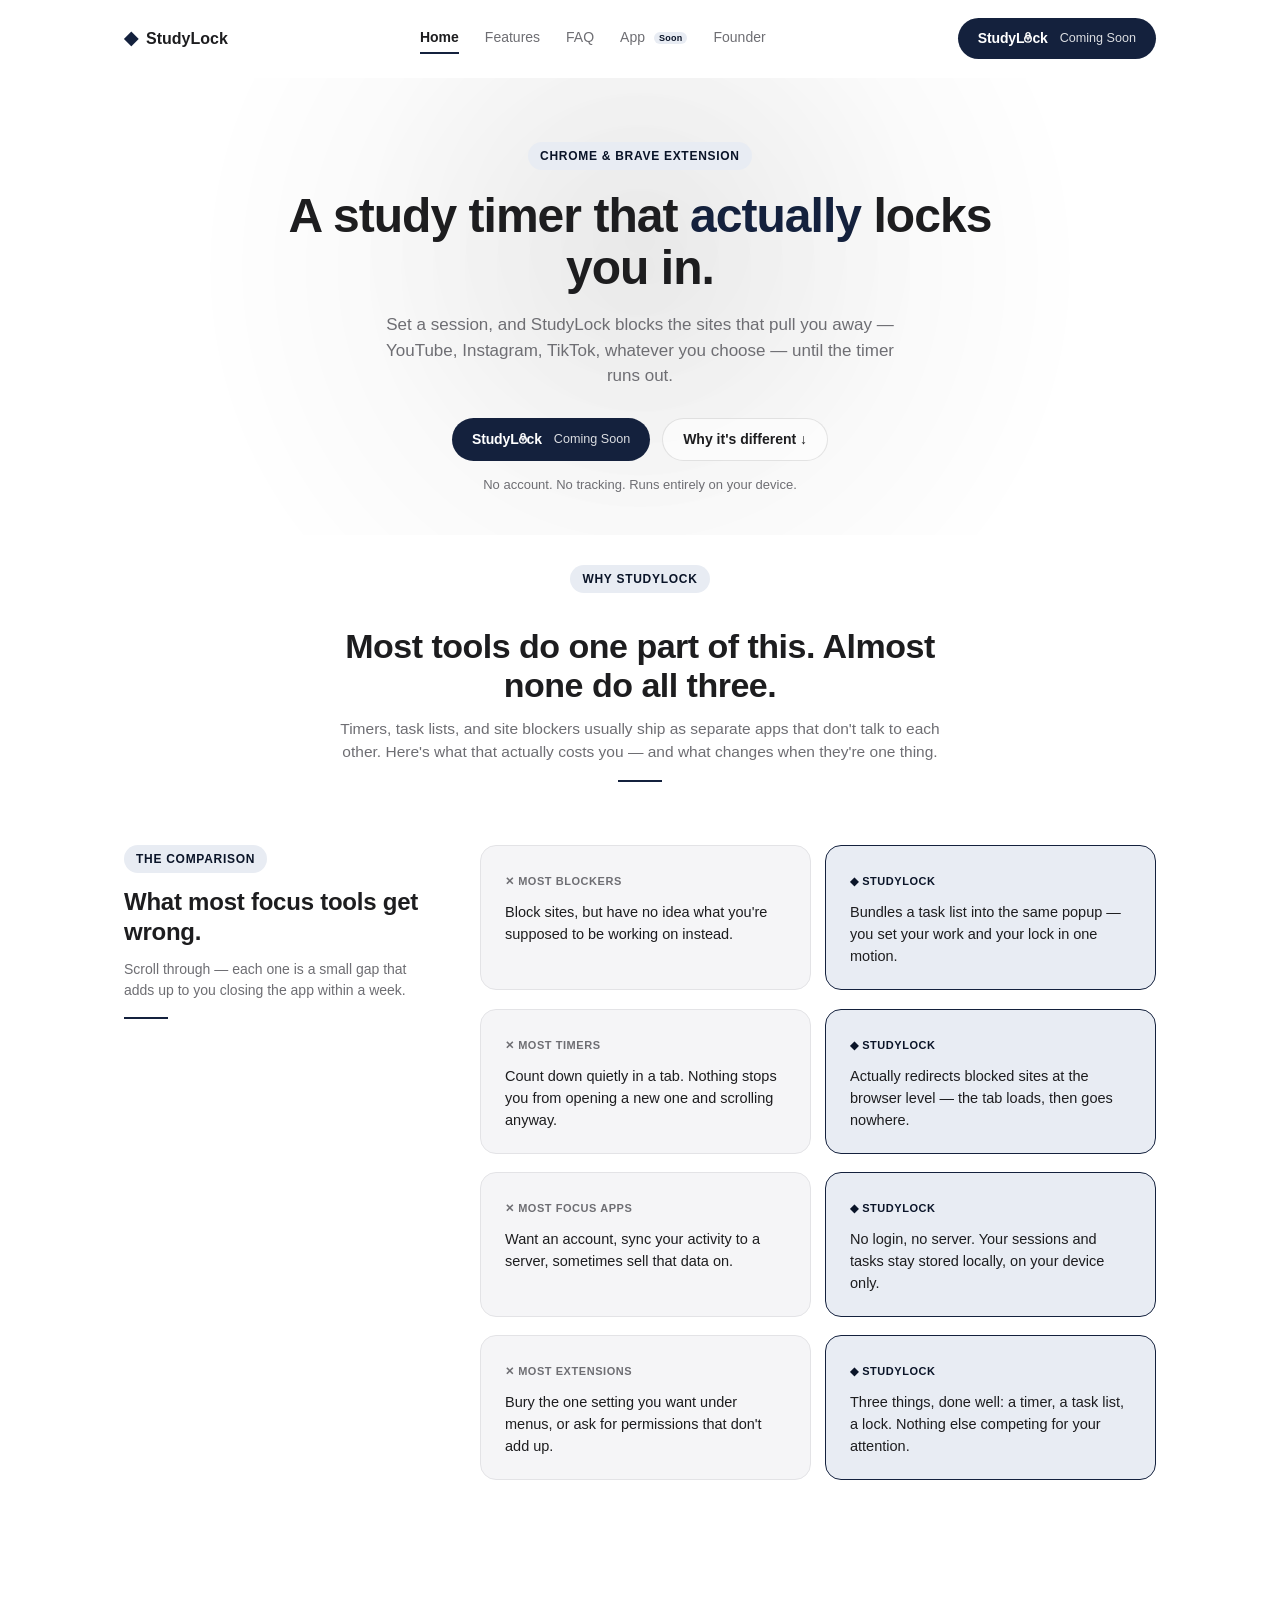
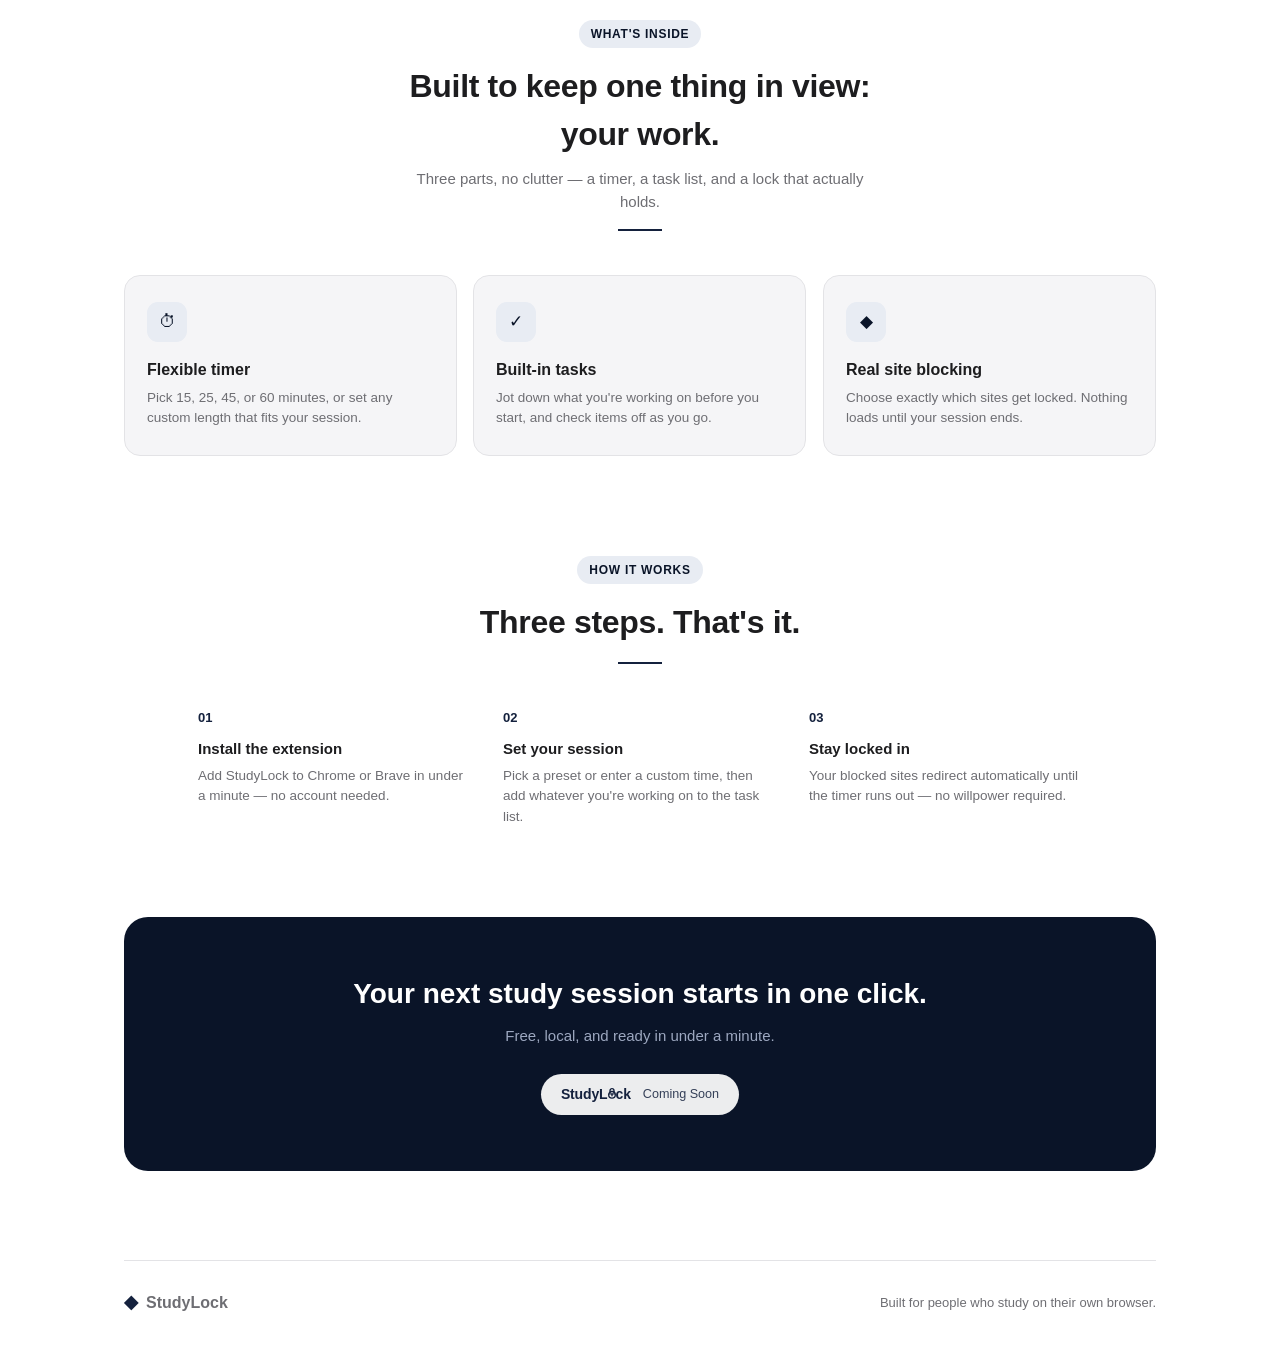
==== index.html @ 020c3c26 "Add files via upload" ====
<!DOCTYPE html>
<html lang="en">
<head>
<meta charset="UTF-8" />
<meta name="viewport" content="width=device-width, initial-scale=1" />
<title>StudyLock — a focus timer that actually locks you in</title>
<link rel="stylesheet" href="styles.css" />
</head>
<body>

<div class="site-header">
<div class="wrap">
  <nav>
    <a href="index.html" class="brand"><span class="mark">◆</span>StudyLock</a>
    <div class="nav-links" id="navLinks">
      <a href="index.html" class="active">Home</a>
      <a href="features.html">Features</a>
      <a href="faq.html">FAQ</a>
      <a href="app.html">App <span class="soon-tag">Soon</span></a>
      <a href="founder.html">Founder</a>
    </div>
    <button id="navToggle" class="nav-toggle" aria-label="Menu" aria-expanded="false">&#9776;</button>
    <a href="app.html" class="btn btn-primary"><span class="wordmark">StudyL<span class="lock-o"></span>ck</span><span class="suffix">Coming Soon</span></a>
  </nav>
</div>
</div>
<script>
  const navToggle = document.getElementById('navToggle');
  const navLinks = document.getElementById('navLinks');
  navToggle.addEventListener('click', () => {
    const isOpen = navLinks.classList.toggle('open');
    navToggle.innerHTML = isOpen ? '&#10005;' : '&#9776;';
    navToggle.setAttribute('aria-expanded', isOpen ? 'true' : 'false');
  });
  navLinks.querySelectorAll('a').forEach((link) => {
    link.addEventListener('click', () => {
      navLinks.classList.remove('open');
      navToggle.innerHTML = '&#9776;';
      navToggle.setAttribute('aria-expanded', 'false');
    });
  });
</script>
<script src="studylock-ui.js"></script>

<header class="hero" id="demo">
  <div class="ambient-glow"></div>
  <div class="ambient-glow-2"></div>
  <div class="wrap">
    <span class="eyebrow reveal" style="transition-delay:0ms">Chrome &amp; Brave extension</span>
    <h1 class="reveal" style="transition-delay:100ms">A study timer that <em>actually</em> locks you in.</h1>
    <p class="subhead reveal" style="transition-delay:200ms">Set a session, and StudyLock blocks the sites that pull you away — YouTube, Instagram, TikTok, whatever you choose — until the timer runs out.</p>
    <div class="hero-ctas reveal" style="transition-delay:300ms">
      <a href="app.html" class="btn btn-primary"><span class="wordmark">StudyL<span class="lock-o"></span>ck</span><span class="suffix">Coming Soon</span></a>
      <a href="#why" class="btn btn-ghost">Why it's different ↓</a>
    </div>
    <p class="hero-note reveal" style="transition-delay:400ms">No account. No tracking. Runs entirely on your device.</p>
  </div>
</header>

<section class="compare-section" id="why">
  <div class="wrap">
    <div class="compare-intro reveal">
      <span class="eyebrow">Why StudyLock</span>
      <h2>Most tools do one part of this. Almost none do all three.</h2>
      <p>Timers, task lists, and site blockers usually ship as separate apps that don't talk to each other. Here's what that actually costs you — and what changes when they're one thing.</p>
      <span class="divider-line"></span>
    </div>

    <div class="compare-grid">
      <div class="compare-sticky reveal">
        <span class="eyebrow">The comparison</span>
        <h3>What most focus tools get wrong.</h3>
        <p>Scroll through — each one is a small gap that adds up to you closing the app within a week.</p>
        <span class="divider-line"></span>
      </div>

      <div class="compare-rows">
        <div class="compare-row reveal">
          <div class="compare-col others spotlight">
            <span class="tag">✕ Most blockers</span>
            <p>Block sites, but have no idea what you're supposed to be working on instead.</p>
          </div>
          <div class="compare-col ours spotlight">
            <span class="tag">◆ StudyLock</span>
            <p>Bundles a task list into the same popup — you set your work and your lock in one motion.</p>
          </div>
        </div>

        <div class="compare-row reveal">
          <div class="compare-col others spotlight">
            <span class="tag">✕ Most timers</span>
            <p>Count down quietly in a tab. Nothing stops you from opening a new one and scrolling anyway.</p>
          </div>
          <div class="compare-col ours spotlight">
            <span class="tag">◆ StudyLock</span>
            <p>Actually redirects blocked sites at the browser level — the tab loads, then goes nowhere.</p>
          </div>
        </div>

        <div class="compare-row reveal">
          <div class="compare-col others spotlight">
            <span class="tag">✕ Most focus apps</span>
            <p>Want an account, sync your activity to a server, sometimes sell that data on.</p>
          </div>
          <div class="compare-col ours spotlight">
            <span class="tag">◆ StudyLock</span>
            <p>No login, no server. Your sessions and tasks stay stored locally, on your device only.</p>
          </div>
        </div>

        <div class="compare-row reveal">
          <div class="compare-col others spotlight">
            <span class="tag">✕ Most extensions</span>
            <p>Bury the one setting you want under menus, or ask for permissions that don't add up.</p>
          </div>
          <div class="compare-col ours spotlight">
            <span class="tag">◆ StudyLock</span>
            <p>Three things, done well: a timer, a task list, a lock. Nothing else competing for your attention.</p>
          </div>
        </div>
      </div>
    </div>
  </div>
</section>

<section class="features" id="features">
  <div class="wrap">
    <div class="section-head reveal">
      <span class="eyebrow">What's inside</span>
      <h2>Built to keep one thing in view: your work.</h2>
      <p>Three parts, no clutter — a timer, a task list, and a lock that actually holds.</p>
      <span class="divider-line"></span>
    </div>
    <div class="feature-grid">
      <a href="features.html" class="feature-card link-card reveal spotlight">
        <div class="ficon">⏱</div>
        <h3>Flexible timer</h3>
        <p>Pick 15, 25, 45, or 60 minutes, or set any custom length that fits your session.</p>
      </a>
      <a href="features.html" class="feature-card link-card reveal spotlight">
        <div class="ficon">✓</div>
        <h3>Built-in tasks</h3>
        <p>Jot down what you're working on before you start, and check items off as you go.</p>
      </a>
      <a href="features.html" class="feature-card link-card reveal spotlight">
        <div class="ficon">◆</div>
        <h3>Real site blocking</h3>
        <p>Choose exactly which sites get locked. Nothing loads until your session ends.</p>
      </a>
    </div>
  </div>
</section>

<section class="steps" id="how">
  <div class="wrap">
    <div class="section-head reveal">
      <span class="eyebrow">How it works</span>
      <h2>Three steps. That's it.</h2>
      <span class="divider-line"></span>
    </div>
    <div class="step-row">
      <div class="step reveal">
        <div class="num">01</div>
        <h4>Install the extension</h4>
        <p>Add StudyLock to Chrome or Brave in under a minute — no account needed.</p>
      </div>
      <div class="step reveal">
        <div class="num">02</div>
        <h4>Set your session</h4>
        <p>Pick a preset or enter a custom time, then add whatever you're working on to the task list.</p>
      </div>
      <div class="step reveal">
        <div class="num">03</div>
        <h4>Stay locked in</h4>
        <p>Your blocked sites redirect automatically until the timer runs out — no willpower required.</p>
      </div>
    </div>
  </div>
</section>

<div class="wrap">
  <div class="cta-band reveal">
    <h2>Your next study session starts in one click.</h2>
    <p>Free, local, and ready in under a minute.</p>
    <a href="app.html" class="btn btn-primary"><span class="wordmark">StudyL<span class="lock-o"></span>ck</span><span class="suffix">Coming Soon</span></a>
  </div>
</div>

<div class="wrap">
  <footer>
    <div class="brand"><span class="mark">◆</span>StudyLock</div>
    <span>Built for people who study on their own browser.</span>
  </footer>
</div>

</body>
</html>
---- styles.css ----
:root {
  /* Black/white base + a dark navy accent — names kept from the old warm
     theme so every var() reference below repaints automatically. */
  --cream: #FFFFFF;
  --card: #F5F5F7;
  --ink: #1D1D1F;
  --ink-soft: #6E6E73;
  --line: #E3E3E6;
  --terracotta: #14213D;        /* was the orange accent — now dark navy */
  --terracotta-dark: #0A1428;   /* deeper navy, for hover states + the CTA band */
  --terracotta-tint: #E8ECF3;   /* light navy-tinted gray, replaces the peach tint */
  --ease-premium: cubic-bezier(0.16, 1, 0.3, 1);

  /* Liquid-glass surfaces */
  --glass-bg: rgba(255, 255, 255, 0.55);
  --glass-bg-strong: rgba(255, 255, 255, 0.78);
  --glass-border: rgba(255, 255, 255, 0.6);
  --glass-blur: 20px;
}

* { box-sizing: border-box; margin: 0; padding: 0; }

html { scroll-behavior: smooth; }

body {
  font-family: -apple-system, "Segoe UI", "Helvetica Neue", Arial, sans-serif;
  background: var(--cream);
  color: var(--ink);
  line-height: 1.5;
}

a { color: inherit; }

.wrap {
  max-width: 1080px;
  margin: 0 auto;
  padding: 0 24px;
}

/* NAV — sticky liquid-glass bar */
.site-header {
  position: sticky;
  top: 0;
  z-index: 200;
  background: rgba(255, 255, 255, 0.45);
  backdrop-filter: blur(var(--glass-blur)) saturate(180%);
  -webkit-backdrop-filter: blur(var(--glass-blur)) saturate(180%);
  border-bottom: 1px solid rgba(0, 0, 0, 0);
  transition: background 0.45s ease, border-color 0.45s ease, box-shadow 0.45s ease;
}

.site-header.scrolled {
  background: rgba(255, 255, 255, 0.75);
  border-bottom-color: rgba(0, 0, 0, 0.07);
  box-shadow: 0 1px 0 rgba(0, 0, 0, 0.03), 0 16px 32px -24px rgba(0, 0, 0, 0.25);
}

nav {
  display: flex;
  align-items: center;
  justify-content: space-between;
  padding: 18px 0;
  position: relative;
}

.nav-toggle {
  display: none;
  background: none;
  border: none;
  font-size: 20px;
  line-height: 1;
  color: var(--ink);
  cursor: pointer;
  padding: 6px;
}

.brand {
  display: flex;
  align-items: center;
  gap: 8px;
  font-weight: 600;
  font-size: 16px;
  text-decoration: none;
}

.brand .mark {
  color: var(--terracotta);
  font-size: 18px;
}

.nav-links {
  display: flex;
  align-items: center;
  gap: 26px;
  font-size: 14px;
  font-weight: 500;
  color: var(--ink-soft);
}

.nav-links a { text-decoration: none; padding: 4px 0; border-bottom: 2px solid transparent; transition: color 0.25s ease, border-color 0.25s ease; }
.nav-links a:hover { color: var(--ink); }
.nav-links a.active { color: var(--ink); border-bottom-color: var(--terracotta); font-weight: 600; }
.nav-links .soon-tag {
  font-size: 9px;
  font-weight: 700;
  letter-spacing: 0.03em;
  color: var(--terracotta-dark);
  background: var(--terracotta-tint);
  padding: 1px 5px;
  border-radius: 999px;
  margin-left: 5px;
  vertical-align: middle;
}

.btn {
  position: relative;
  display: inline-flex;
  align-items: center;
  gap: 6px;
  border: none;
  border-radius: 980px;
  padding: 10px 20px;
  font-size: 14px;
  font-weight: 600;
  cursor: pointer;
  text-decoration: none;
  font-family: inherit;
  overflow: hidden;
  isolation: isolate;
  transition: background 0.35s ease, transform 0.35s var(--ease-premium), box-shadow 0.35s ease, border-color 0.35s ease;
}

.btn:hover { transform: translateY(-1px); }
.btn:active { transform: translateY(0) scale(0.98); }

/* liquid-glass sheen — a soft light sweep on hover */
.btn::before {
  content: '';
  position: absolute;
  inset: 0;
  left: -75%;
  width: 40%;
  background: linear-gradient(115deg, transparent, rgba(255, 255, 255, 0.55), transparent);
  transform: skewX(-18deg);
  transition: left 0.85s var(--ease-premium);
  pointer-events: none;
  z-index: 1;
}
.btn:hover::before { left: 130%; }

.btn-primary {
  background: var(--terracotta);
  color: #fff;
}
.btn-primary:hover { background: var(--terracotta-dark); box-shadow: 0 10px 24px -10px rgba(0, 0, 0, 0.5); }

.btn-ghost {
  background: var(--glass-bg);
  backdrop-filter: blur(var(--glass-blur)) saturate(160%);
  -webkit-backdrop-filter: blur(var(--glass-blur)) saturate(160%);
  border: 1px solid rgba(0, 0, 0, 0.1);
  color: var(--ink);
}
.btn-ghost:hover { background: var(--glass-bg-strong); border-color: rgba(20, 33, 61, 0.3); }

/* NAV CTA — "StudyL[lock]ck — Coming Soon" wordmark button */
.wordmark { position: relative; z-index: 2; display: inline-flex; align-items: baseline; font-weight: 700; letter-spacing: -0.01em; }
.lock-o { display: inline-block; position: relative; line-height: 0; }
.lock-o svg { position: absolute; left: 0; bottom: 0; display: block; overflow: visible; }
.btn .suffix { position: relative; z-index: 2; font-weight: 500; opacity: 0.85; margin-left: 6px; font-size: 0.9em; }

/* PAGE HEADER (non-hero pages) */
.page-header {
  padding: 56px 0 8px;
  text-align: center;
}

.page-header .eyebrow { margin-bottom: 16px; }
.page-header h1 { font-size: 38px; font-weight: 650; letter-spacing: -0.02em; margin-bottom: 12px; }
.page-header p { color: var(--ink-soft); font-size: 15.5px; max-width: 520px; margin: 0 auto; }

/* HERO (home only) */
header.hero {
  padding: 64px 0 40px;
  text-align: center;
}

.eyebrow {
  display: inline-block;
  font-size: 12px;
  font-weight: 700;
  letter-spacing: 0.06em;
  text-transform: uppercase;
  color: var(--terracotta-dark);
  background: var(--terracotta-tint);
  padding: 5px 12px;
  border-radius: 999px;
  margin-bottom: 20px;
}

h1 {
  font-size: 48px;
  font-weight: 650;
  letter-spacing: -0.02em;
  line-height: 1.08;
  max-width: 720px;
  margin: 0 auto 18px;
}

h1 em {
  font-style: normal;
  color: var(--terracotta);
}

.subhead {
  font-size: 17px;
  color: var(--ink-soft);
  max-width: 520px;
  margin: 0 auto 30px;
}

.hero-ctas {
  display: flex;
  justify-content: center;
  gap: 12px;
  margin-bottom: 8px;
}

.hero-note {
  font-size: 13px;
  color: var(--ink-soft);
  margin-top: 14px;
}

/* BROWSER MOCK (shared by home demo + feature demos) */
.demo-section { padding: 40px 0 80px; }

.browser-mock {
  max-width: 720px;
  margin: 0 auto;
  border-radius: 16px;
  overflow: hidden;
  border: 1px solid var(--line);
  background: var(--card);
  box-shadow: 0 20px 50px -20px rgba(0, 0, 0, 0.25);
}

.browser-chrome {
  display: flex;
  align-items: center;
  gap: 10px;
  padding: 12px 16px;
  background: #F0F0F2;
  border-bottom: 1px solid var(--line);
}

.dots { display: flex; gap: 6px; }
.dots span {
  width: 10px; height: 10px; border-radius: 50%;
  background: #D6D6DA;
}

.tab-bar {
  flex: 1;
  display: flex;
  gap: 8px;
  margin-left: 8px;
}

.tab {
  font-size: 12px;
  padding: 6px 12px;
  border-radius: 8px 8px 0 0;
  background: var(--cream);
  color: var(--ink-soft);
  border: 1px solid var(--line);
  border-bottom: none;
}

.tab.active { background: var(--card); color: var(--ink); font-weight: 600; }

.browser-body {
  position: relative;
  min-height: 320px;
  background: #fff;
}

.site-content {
  padding: 28px;
  transition: filter 0.4s ease, opacity 0.4s ease;
}

.site-content h3 {
  font-size: 20px;
  margin-bottom: 10px;
}

.site-content p {
  color: #8a8a8a;
  font-size: 14px;
  margin-bottom: 16px;
}

.thumb-grid {
  display: grid;
  grid-template-columns: repeat(3, 1fr);
  gap: 10px;
}

.thumb {
  background: #F1F1F1;
  border-radius: 8px;
  aspect-ratio: 16/10;
}

.locked .site-content {
  filter: blur(6px);
  opacity: 0.4;
  pointer-events: none;
}

.lock-overlay {
  position: absolute;
  inset: 0;
  display: none;
  align-items: center;
  justify-content: center;
  flex-direction: column;
  text-align: center;
  background: var(--glass-bg-strong);
  backdrop-filter: blur(var(--glass-blur)) saturate(160%);
  -webkit-backdrop-filter: blur(var(--glass-blur)) saturate(160%);
}

.locked .lock-overlay { display: flex; }

.lock-icon {
  width: 52px; height: 52px;
  border-radius: 14px;
  background: var(--card);
  border: 1px solid var(--line);
  display: flex; align-items: center; justify-content: center;
  color: var(--terracotta);
  font-size: 22px;
  margin-bottom: 14px;
}

.lock-overlay h4 { font-size: 17px; margin-bottom: 4px; font-weight: 650; }
.lock-overlay p { font-size: 13px; color: var(--ink-soft); }

.demo-controls {
  display: flex;
  align-items: center;
  justify-content: space-between;
  padding: 16px 20px;
  border-top: 1px solid var(--line);
  background: var(--card);
}

.demo-timer {
  font-size: 15px;
  font-weight: 600;
  font-variant-numeric: tabular-nums;
}

.demo-timer.hidden { visibility: hidden; }

/* SCROLL REVEAL */
.reveal {
  opacity: 0;
  transform: translateY(36px) scale(0.975);
  filter: blur(7px);
  transition: opacity 1s var(--ease-premium), transform 1s var(--ease-premium), filter 1s var(--ease-premium);
  will-change: opacity, transform, filter;
}

.reveal.in-view {
  opacity: 1;
  transform: translateY(0) scale(1);
  filter: blur(0);
}

/* small animated accent line under section headers, draws in on reveal */
.divider-line {
  display: block;
  width: 0;
  height: 2px;
  background: var(--terracotta);
  margin: 16px auto 0;
  transition: width 0.9s var(--ease-premium) 0.15s;
}

.reveal.in-view .divider-line { width: 44px; }

.compare-sticky .divider-line,
.feedback-card .divider-line { margin-left: 0; margin-right: auto; }

/* ambient drifting glow behind the hero — monochrome liquid-glass blobs,
   gently reactive to the cursor via --mx/--my (set in index.html's script) */
.ambient-glow {
  position: absolute;
  top: -260px;
  left: 50%;
  width: 900px;
  height: 900px;
  transform: translateX(-50%);
  background: radial-gradient(circle, rgba(0, 0, 0, 0.055), transparent 70%);
  filter: blur(10px);
  pointer-events: none;
  z-index: 0;
  animation: driftGlow 18s ease-in-out infinite alternate;
}

.ambient-glow-2 {
  position: absolute;
  top: -120px;
  left: calc(50% + var(--mx, 0px));
  width: 560px;
  height: 560px;
  transform: translateX(-50%);
  background: radial-gradient(circle, rgba(0, 0, 0, 0.035), transparent 72%);
  filter: blur(6px);
  pointer-events: none;
  z-index: 0;
  transition: left 1.4s var(--ease-premium);
  animation: driftGlow 12s ease-in-out infinite alternate-reverse;
}

@keyframes driftGlow {
  from { transform: translate(-52%, 0) scale(1); }
  to { transform: translate(-48%, 24px) scale(1.06); }
}

header.hero { position: relative; overflow: hidden; }
header.hero .wrap { position: relative; z-index: 1; }

/* COMPARISON (home) */
.compare-section { padding: 30px 0 100px; }

.compare-intro {
  text-align: center;
  max-width: 620px;
  margin: 0 auto 64px;
}

.compare-intro h2 {
  font-size: 34px;
  font-weight: 650;
  letter-spacing: -0.015em;
  line-height: 1.15;
  margin: 14px 0 12px;
}

.compare-intro p { color: var(--ink-soft); font-size: 15.5px; }

.compare-grid {
  display: grid;
  grid-template-columns: 300px 1fr;
  gap: 56px;
  align-items: start;
}

.compare-sticky {
  position: sticky;
  top: 120px;
}

.compare-sticky .eyebrow { margin-bottom: 14px; }
.compare-sticky h3 { font-size: 24px; font-weight: 650; letter-spacing: -0.01em; margin-bottom: 12px; line-height: 1.25; }
.compare-sticky p { color: var(--ink-soft); font-size: 14px; }

.compare-rows {
  display: flex;
  flex-direction: column;
  gap: 18px;
  padding-bottom: 20px;
}

.compare-row {
  display: grid;
  grid-template-columns: 1fr 1fr;
  gap: 14px;
}

.compare-row.reveal:nth-child(1) { transition-delay: 0ms; }
.compare-row.reveal:nth-child(2) { transition-delay: 90ms; }
.compare-row.reveal:nth-child(3) { transition-delay: 180ms; }
.compare-row.reveal:nth-child(4) { transition-delay: 270ms; }

/* cursor-follow highlight — used on .feature-card and .compare-col */
.spotlight { position: relative; overflow: hidden; }
.spotlight::after {
  content: '';
  position: absolute;
  inset: 0;
  background: radial-gradient(260px circle at var(--mx, 50%) var(--my, 50%), rgba(0, 0, 0, 0.06), transparent 70%);
  opacity: 0;
  transition: opacity 0.35s ease;
  pointer-events: none;
}
.spotlight:hover::after { opacity: 1; }

.compare-col {
  border-radius: 16px;
  padding: 22px 24px;
  border: 1px solid var(--line);
  transition: transform 0.35s var(--ease-premium), box-shadow 0.35s ease;
}

.compare-col:hover {
  transform: translateY(-3px);
  box-shadow: 0 16px 32px -20px rgba(0, 0, 0, 0.25);
}

.compare-col.others { background: var(--card); }

.compare-col.ours {
  background: var(--terracotta-tint);
  border-color: var(--terracotta);
}

.compare-col .tag {
  display: inline-flex;
  align-items: center;
  gap: 6px;
  font-size: 11px;
  font-weight: 700;
  text-transform: uppercase;
  letter-spacing: 0.05em;
  color: var(--ink-soft);
}

.compare-col.ours .tag { color: var(--terracotta-dark); }

.compare-col p {
  font-size: 14.5px;
  margin-top: 10px;
  color: var(--ink);
}

@media (max-width: 780px) {
  .compare-grid { grid-template-columns: 1fr; }
  .compare-sticky { position: static; margin-bottom: 8px; }
  .compare-row { grid-template-columns: 1fr; }
}

/* FEATURES (teaser on home) */
.features { padding: 20px 0 80px; }

.section-head {
  text-align: center;
  max-width: 480px;
  margin: 0 auto 44px;
}

.section-head .eyebrow { margin-bottom: 14px; }
.section-head h2 { font-size: 32px; font-weight: 650; letter-spacing: -0.01em; margin-bottom: 10px; }
.section-head p { color: var(--ink-soft); font-size: 15px; }

.feature-grid {
  display: grid;
  grid-template-columns: repeat(3, 1fr);
  gap: 16px;
}

.feature-card {
  background: var(--card);
  border: 1px solid var(--line);
  border-radius: 16px;
  padding: 26px 22px;
}

.feature-card .ficon {
  width: 40px; height: 40px;
  border-radius: 11px;
  background: var(--terracotta-tint);
  color: var(--terracotta-dark);
  display: flex; align-items: center; justify-content: center;
  font-size: 17px;
  margin-bottom: 16px;
}

.feature-card h3 { font-size: 16px; margin-bottom: 6px; font-weight: 650; }
.feature-card p { font-size: 13.5px; color: var(--ink-soft); }

.feature-card.link-card { text-decoration: none; display: block; transition: border-color .3s ease, transform .35s var(--ease-premium), box-shadow .35s ease; }
.feature-card.link-card:hover { border-color: var(--terracotta); transform: translateY(-3px); box-shadow: 0 16px 32px -20px rgba(0, 0, 0, 0.22); }

.feature-grid .reveal:nth-child(1) { transition-delay: 0ms; }
.feature-grid .reveal:nth-child(2) { transition-delay: 90ms; }
.feature-grid .reveal:nth-child(3) { transition-delay: 180ms; }

/* STEPS */
.steps { padding: 20px 0 90px; }

.step-row {
  display: grid;
  grid-template-columns: repeat(3, 1fr);
  gap: 16px;
  max-width: 900px;
  margin: 0 auto;
}

.step-row .reveal:nth-child(1) { transition-delay: 0ms; }
.step-row .reveal:nth-child(2) { transition-delay: 90ms; }
.step-row .reveal:nth-child(3) { transition-delay: 180ms; }

.step {
  text-align: left;
  padding: 0 8px;
}

.step .num {
  font-size: 13px;
  font-weight: 700;
  color: var(--terracotta);
  margin-bottom: 10px;
}

.step h4 { font-size: 15px; margin-bottom: 6px; font-weight: 650; }
.step p { font-size: 13.5px; color: var(--ink-soft); }

/* CTA BAND */
.cta-band {
  background: var(--terracotta-dark);
  color: var(--cream);
  border-radius: 24px;
  max-width: 1032px;
  margin: 0 auto 90px;
  padding: 56px 40px;
  text-align: center;
}

.cta-band h2 { font-size: 28px; font-weight: 650; margin-bottom: 10px; }
.cta-band p { color: #9DA8C0; font-size: 15px; margin-bottom: 26px; }

/* on the dark band, invert to a light glass pill so it still reads as "primary" */
.cta-band .btn-primary {
  background: rgba(255, 255, 255, 0.92);
  color: var(--terracotta);
}
.cta-band .btn-primary:hover { background: #fff; box-shadow: 0 10px 24px -10px rgba(0, 0, 0, 0.55); }

/* FOOTER */
footer {
  border-top: 1px solid var(--line);
  padding: 28px 0 40px;
  display: flex;
  align-items: center;
  justify-content: space-between;
  font-size: 13px;
  color: var(--ink-soft);
}

/* FEATURE DEMO PAGE */
.demo-block { padding: 20px 0 70px; }

.demo-block-head {
  max-width: 640px;
  margin: 0 auto 20px;
}

.demo-block-head h3 { font-size: 20px; font-weight: 650; margin-bottom: 6px; }
.demo-block-head p { color: var(--ink-soft); font-size: 14px; }

.device-frame {
  max-width: 640px;
  margin: 0 auto;
  border-radius: 16px;
  overflow: hidden;
  border: 1px solid var(--line);
  background: var(--card);
  box-shadow: 0 20px 50px -20px rgba(0, 0, 0, 0.2);
}

.device-topbar {
  display: flex;
  align-items: center;
  gap: 8px;
  padding: 10px 14px;
  background: #F0F0F2;
  border-bottom: 1px solid var(--line);
  font-size: 11px;
  color: var(--ink-soft);
  font-weight: 600;
}

.device-stage {
  position: relative;
  min-height: 300px;
  padding: 22px;
  overflow: hidden;
}

/* fake cursor used across demo animations */
.fake-cursor {
  position: absolute;
  width: 16px;
  height: 16px;
  z-index: 50;
  pointer-events: none;
  transition: left 0.6s cubic-bezier(.4,0,.2,1), top 0.6s cubic-bezier(.4,0,.2,1), opacity 0.2s ease;
}

.fake-cursor svg { width: 100%; height: 100%; filter: drop-shadow(0 2px 3px rgba(0,0,0,0.25)); }

.click-ring {
  position: absolute;
  width: 26px;
  height: 26px;
  border-radius: 50%;
  border: 2px solid var(--terracotta);
  opacity: 0;
  pointer-events: none;
  transform: translate(-50%, -50%) scale(0.4);
  z-index: 49;
}

.click-ring.pulse {
  animation: clickPulse 0.5s ease-out;
}

@keyframes clickPulse {
  0% { opacity: 0.9; transform: translate(-50%, -50%) scale(0.4); }
  100% { opacity: 0; transform: translate(-50%, -50%) scale(1.6); }
}

.btn-pressed { transform: scale(0.94); background: var(--terracotta-dark) !important; }

/* mini timer demo elements */
.mini-timer-display {
  text-align: center;
  font-size: 34px;
  font-weight: 650;
  font-variant-numeric: tabular-nums;
  margin-bottom: 16px;
}

.mini-preset-row { display: flex; gap: 8px; justify-content: center; margin-bottom: 8px; }

.mini-preset-btn {
  padding: 7px 14px;
  font-size: 12px;
  font-weight: 600;
  border-radius: 9px;
  border: 1px solid var(--line);
  background: var(--cream);
  color: var(--ink-soft);
  transition: background .15s ease, color .15s ease, transform .1s ease;
}

.mini-preset-btn.active { background: var(--terracotta); border-color: var(--terracotta); color: #fff; }

/* mini task demo elements */
.mini-task-input-row {
  display: flex;
  gap: 8px;
  margin-bottom: 12px;
}

.mini-task-input {
  flex: 1;
  padding: 9px 12px;
  border-radius: 9px;
  border: 1px solid var(--line);
  background: var(--cream);
  font-size: 13px;
  color: var(--ink);
}

.mini-task-input.typing { border-color: var(--terracotta); }

.mini-add-btn {
  width: 34px;
  border: none;
  border-radius: 9px;
  background: var(--terracotta);
  color: #fff;
  font-size: 16px;
  font-weight: 600;
}

.mini-task-list { list-style: none; }

.mini-task-list li {
  display: flex;
  align-items: center;
  gap: 10px;
  padding: 9px 4px;
  border-bottom: 1px solid var(--line);
  font-size: 13.5px;
  opacity: 0;
  transform: translateY(4px);
  transition: opacity .3s ease, transform .3s ease;
}

.mini-task-list li.shown { opacity: 1; transform: translateY(0); }

.mini-check {
  width: 16px; height: 16px;
  border-radius: 5px;
  border: 1.5px solid var(--line);
  flex-shrink: 0;
  transition: background .2s ease, border-color .2s ease;
}

.mini-check.checked { background: var(--terracotta); border-color: var(--terracotta); }

.mini-task-list li.done span { text-decoration: line-through; color: var(--ink-soft); }

/* FAQ ACCORDION */
.faq-list { max-width: 700px; margin: 0 auto; padding: 10px 0 90px; }

.faq-item {
  border-bottom: 1px solid var(--line);
}

.faq-q {
  width: 100%;
  text-align: left;
  background: none;
  border: none;
  padding: 20px 4px;
  font-size: 15.5px;
  font-weight: 600;
  color: var(--ink);
  display: flex;
  justify-content: space-between;
  align-items: center;
  cursor: pointer;
  font-family: inherit;
}

.faq-q .chevron { color: var(--terracotta); font-size: 14px; transition: transform 0.2s ease; }

.faq-item.open .chevron { transform: rotate(45deg); }

.faq-a {
  display: grid;
  grid-template-rows: 0fr;
  transition: grid-template-rows 0.35s ease;
  font-size: 14px;
  color: var(--ink-soft);
}

.faq-a > div {
  overflow: hidden;
  padding: 0 4px;
}

.faq-item.open .faq-a {
  grid-template-rows: 1fr;
}

.faq-item.open .faq-a > div {
  padding-bottom: 20px;
}

/* FOUNDER PAGE */
.founder-block { max-width: 640px; margin: 0 auto; padding: 10px 0 90px; }

.founder-card {
  background: var(--card);
  border: 1px solid var(--line);
  border-radius: 20px;
  padding: 40px;
  text-align: center;
}

.founder-avatar {
  width: 184px; height: 245px;
  border-radius: 18px;
  background: var(--terracotta-tint);
  color: var(--terracotta-dark);
  font-size: 28px;
  font-weight: 650;
  display: flex; align-items: center; justify-content: center;
  margin: 0 auto 20px;
  overflow: hidden;
  box-shadow: 0 16px 34px -18px rgba(0, 0, 0, 0.35);
}

.founder-avatar img {
  width: 100%;
  height: 100%;
  object-fit: cover;
  object-position: 50% 38%;
  border-radius: 18px;
}

.founder-card h2 { font-size: 22px; font-weight: 650; margin-bottom: 4px; }
.founder-role { color: var(--terracotta-dark); font-size: 13px; font-weight: 600; margin-bottom: 20px; }
.founder-card p.bio { font-size: 14.5px; color: var(--ink); text-align: left; margin-bottom: 16px; }
.founder-card p.bio:last-child { margin-bottom: 0; }
.founder-divider { height: 1px; background: var(--line); margin: 24px 0; }
.founder-why h4 { font-size: 13px; text-transform: uppercase; letter-spacing: 0.05em; color: var(--ink-soft); margin-bottom: 10px; text-align: left; }

/* AI GRADING DEMO (app page) */
@keyframes answerShake {
  0%, 100% { transform: translateX(0); }
  20% { transform: translateX(-6px); }
  40% { transform: translateX(6px); }
  60% { transform: translateX(-4px); }
  80% { transform: translateX(4px); }
}

.answer-input {
  flex: 1;
  padding: 11px 13px;
  border-radius: 10px;
  border: 1.5px solid var(--line);
  background: var(--cream);
  color: var(--ink);
  font-size: 14px;
  font-family: inherit;
  transition: border-color 0.2s ease;
}

.answer-input.shake { animation: answerShake 0.4s ease; }

.answer-submit {
  width: 38px;
  height: 38px;
  flex-shrink: 0;
  border-radius: 10px;
  background: var(--terracotta);
  display: flex;
  align-items: center;
  justify-content: center;
  color: #fff;
  font-size: 16px;
  font-weight: 600;
  transition: transform 0.15s ease;
}

.hint-wrap { position: relative; }

.hint-trigger {
  border: none;
  background: transparent;
  color: var(--terracotta-dark);
  font-size: 12.5px;
  font-weight: 600;
  display: flex;
  align-items: center;
  gap: 5px;
  cursor: default;
  padding: 0;
}

.hint-bubble {
  position: absolute;
  top: 22px;
  left: 0;
  background: var(--ink);
  color: var(--cream);
  font-size: 12px;
  padding: 8px 12px;
  border-radius: 9px;
  width: 220px;
  z-index: 5;
  opacity: 0;
  transform: translateY(4px);
  transition: opacity 0.3s ease, transform 0.3s ease;
}

.hint-bubble.show { opacity: 1; transform: translateY(0); }

.correct-panel {
  max-height: 0;
  overflow: hidden;
  transition: max-height 0.5s ease;
}

.correct-panel.show { max-height: 100px; }

.correct-panel-inner {
  margin-top: 14px;
  background: #EAF1E6;
  border: 1px solid #B9D4AE;
  border-radius: 12px;
  padding: 12px 14px;
  display: flex;
  gap: 10px;
  align-items: flex-start;
}

.correct-title { font-size: 13.5px; font-weight: 600; color: #2E5B39; }
.correct-sub { font-size: 12px; color: #4A6E52; margin-top: 2px; }

/* UPLOAD & GENERATE DEMO (app page) */
@keyframes uploadSpin { to { transform: rotate(360deg); } }

.upload-spinner {
  width: 26px;
  height: 26px;
  border-radius: 50%;
  border: 3px solid var(--line);
  border-top-color: var(--terracotta);
  animation: uploadSpin 0.9s linear infinite;
}

.dropzone {
  border: 1.5px dashed var(--line);
  border-radius: 14px;
  transition: border-color 0.3s ease, background 0.3s ease;
}

.dropzone.hover { border-color: var(--terracotta); background: var(--terracotta-tint); }

.upload-icon-circle {
  width: 36px;
  height: 36px;
  border-radius: 50%;
  background: var(--card);
  border: 1px solid var(--line);
  display: flex;
  align-items: center;
  justify-content: center;
  color: var(--terracotta);
  font-size: 15px;
}

.draggroup {
  position: absolute;
  left: 50%;
  transform: translateX(-50%);
  transition: top 0.7s var(--ease-premium), opacity 0.3s ease;
}

.filechip {
  position: absolute;
  top: 2px;
  left: 20px;
  display: flex;
  align-items: center;
  gap: 6px;
  background: var(--card);
  border: 1px solid var(--line);
  border-radius: 9px;
  padding: 7px 12px;
  font-size: 12.5px;
  font-weight: 600;
  white-space: nowrap;
  transition: transform 0.2s ease;
}

.upload-progress-track {
  width: 70%;
  height: 5px;
  background: var(--line);
  border-radius: 99px;
  overflow: hidden;
  margin-top: 2px;
}

.upload-progress-fill {
  height: 100%;
  width: 0%;
  background: var(--terracotta);
  border-radius: 99px;
}

.upload-fadeblock { opacity: 0; transition: opacity 0.3s ease; }
.upload-fadeblock.show { opacity: 1; }

.topic-chip {
  opacity: 0;
  transform: translateY(8px);
  transition: opacity 0.4s ease, transform 0.4s ease;
  background: var(--card);
  border: 1px solid var(--line);
  border-radius: 10px;
  padding: 10px 12px;
  font-size: 12.5px;
  font-weight: 600;
}

.topic-chip.show { opacity: 1; transform: translateY(0); }

/* FEEDBACK FORM (app page) */
.feedback-block { padding: 10px 0 100px; }

.feedback-card {
  max-width: 560px;
  margin: 0 auto;
  background: var(--card);
  border: 1px solid var(--line);
  border-radius: 20px;
  padding: 40px;
  text-align: center;
}

.feedback-card .eyebrow { margin-bottom: 14px; }
.feedback-card h3 { font-size: 21px; font-weight: 650; margin-bottom: 8px; }
.feedback-sub { color: var(--ink-soft); font-size: 14px; margin-bottom: 24px; }

.feedback-form { text-align: left; }

.feedback-row {
  display: flex;
  gap: 10px;
  margin-bottom: 10px;
}

.feedback-form input,
.feedback-form textarea {
  width: 100%;
  padding: 11px 13px;
  border-radius: 10px;
  border: 1px solid var(--line);
  background: var(--cream);
  color: var(--ink);
  font-size: 13.5px;
  font-family: inherit;
}

.feedback-form input:focus,
.feedback-form textarea:focus {
  outline: 1.5px solid var(--terracotta);
}

.feedback-form textarea {
  min-height: 110px;
  resize: vertical;
  margin-bottom: 14px;
}

.feedback-form button { width: 100%; }

.feedback-status {
  text-align: center;
  font-size: 13.5px;
  color: var(--terracotta-dark);
  font-weight: 600;
  margin-top: 14px;
}

@media (max-width: 560px) {
  .feedback-row { flex-direction: column; }
  .feedback-card { padding: 28px 22px; }
}

/* COMING SOON */
.soon-block {
  max-width: 560px;
  margin: 0 auto;
  padding: 30px 0 100px;
  text-align: center;
}

.soon-card {
  background: var(--card);
  border: 1px dashed var(--line);
  border-radius: 20px;
  padding: 50px 36px;
}

.soon-icon {
  width: 56px; height: 56px;
  border-radius: 16px;
  background: var(--terracotta-tint);
  color: var(--terracotta-dark);
  font-size: 24px;
  display: flex; align-items: center; justify-content: center;
  margin: 0 auto 20px;
}

.soon-card h2 { font-size: 22px; font-weight: 650; margin-bottom: 10px; }
.soon-card p { color: var(--ink-soft); font-size: 14.5px; margin-bottom: 6px; }

@media (max-width: 720px) {
  h1 { font-size: 32px; }

  .nav-toggle { display: block; }

  .nav-links {
    position: absolute;
    top: 100%;
    left: 0;
    right: 0;
    margin-top: 8px;
    flex-direction: column;
    align-items: flex-start;
    gap: 2px;
    background: var(--card);
    border: 1px solid var(--line);
    border-radius: 12px;
    padding: 8px;
    box-shadow: 0 16px 32px -16px rgba(0, 0, 0, 0.3);
    max-height: 0;
    opacity: 0;
    overflow: hidden;
    pointer-events: none;
    transition: max-height 0.3s ease, opacity 0.25s ease;
    z-index: 40;
  }

  .nav-links.open {
    max-height: 320px;
    opacity: 1;
    pointer-events: auto;
  }

  .nav-links a {
    width: 100%;
    padding: 10px 8px;
    border-bottom: none;
    border-radius: 8px;
  }

  .nav-links a.active { background: var(--terracotta-tint); }
  .nav-links a:hover { background: var(--cream); }

  header.hero { padding: 44px 0 32px; }
  .hero-ctas { flex-direction: column; }
  .hero-ctas .btn { width: 100%; justify-content: center; }

  .compare-intro h2 { font-size: 27px; }
  .compare-sticky h3 { font-size: 21px; }

  .cta-band { padding: 40px 24px; }
  .cta-band h2 { font-size: 23px; }

  .demo-block-head h3 { font-size: 18px; }
  .device-frame, .browser-mock { border-radius: 14px; }

  .feature-grid, .step-row { grid-template-columns: 1fr; }
  .thumb-grid { grid-template-columns: repeat(2, 1fr); }
  .founder-card { padding: 28px 22px; }
  .soon-card { padding: 36px 24px; }
}

@media (max-width: 460px) {
  .wrap { padding: 0 18px; }
  h1 { font-size: 27px; }
  .compare-intro h2 { font-size: 23px; }
  .mini-preset-row { flex-wrap: wrap; }
}
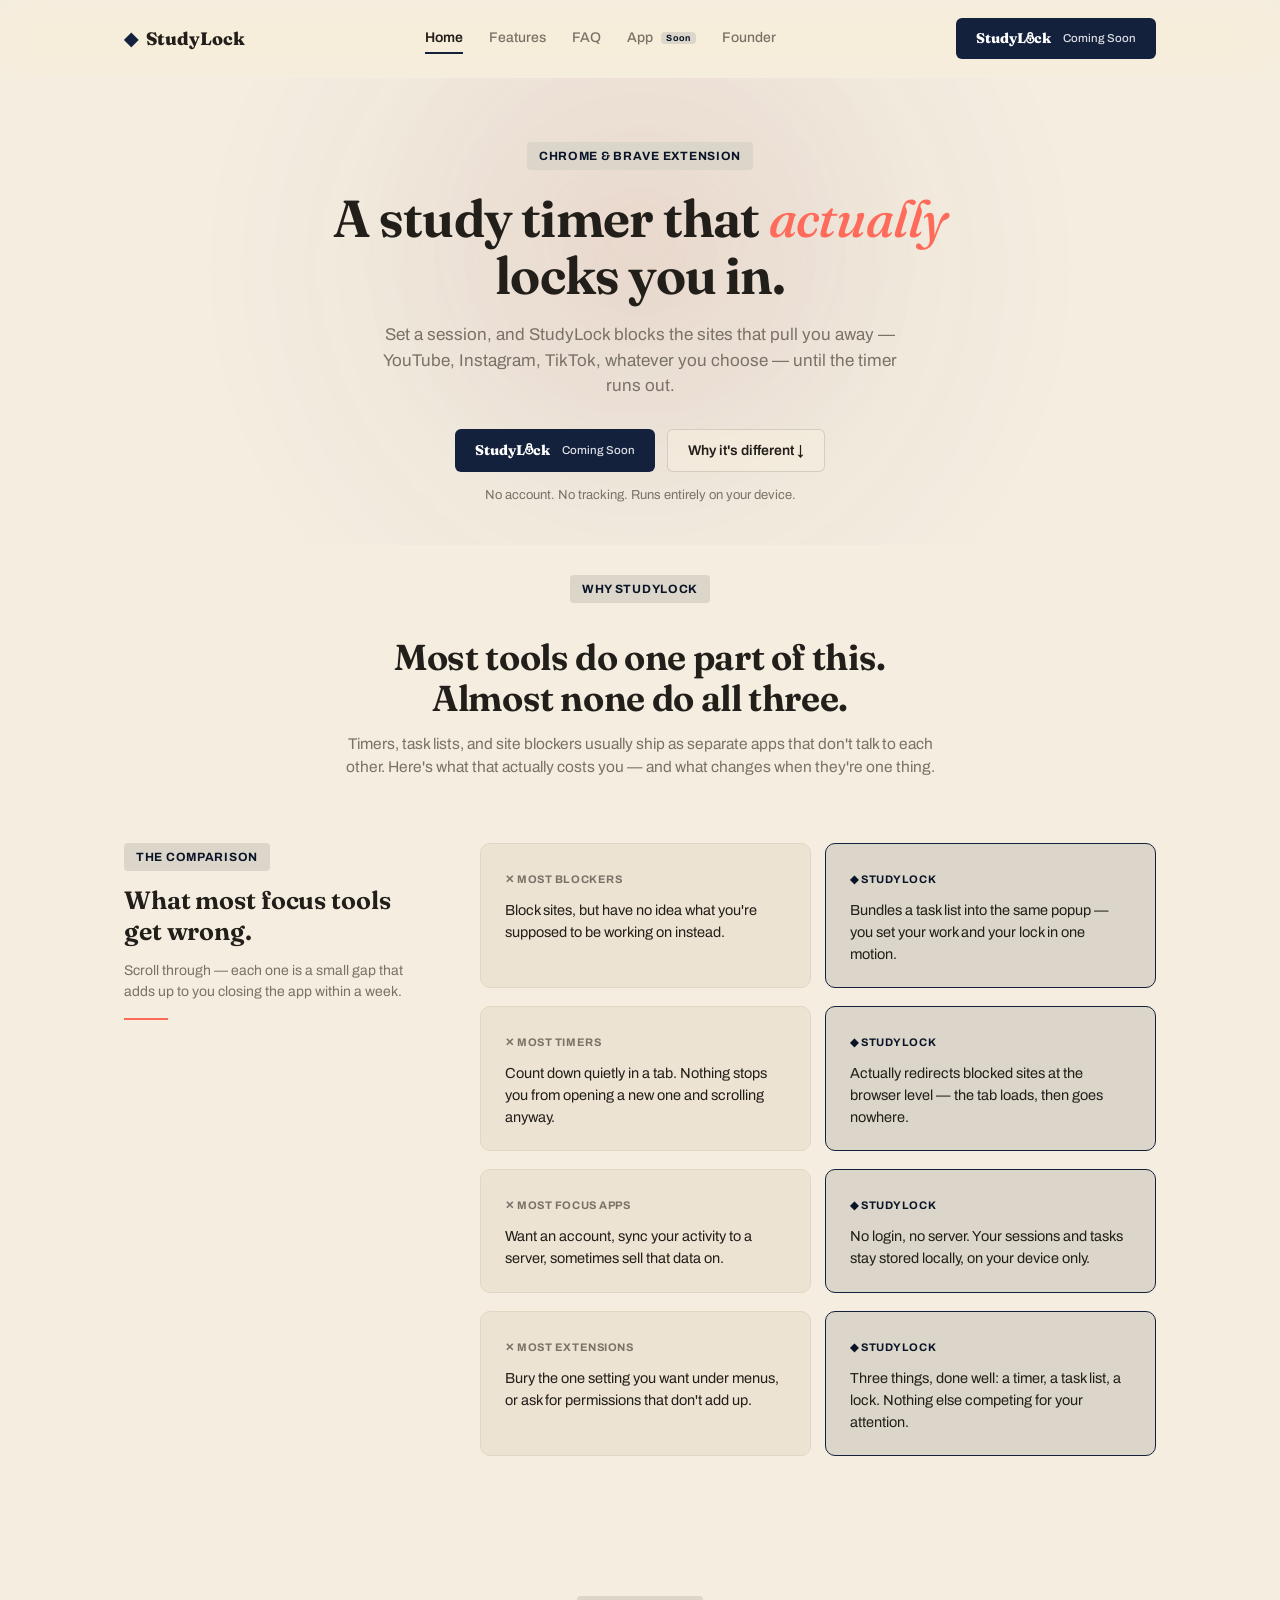
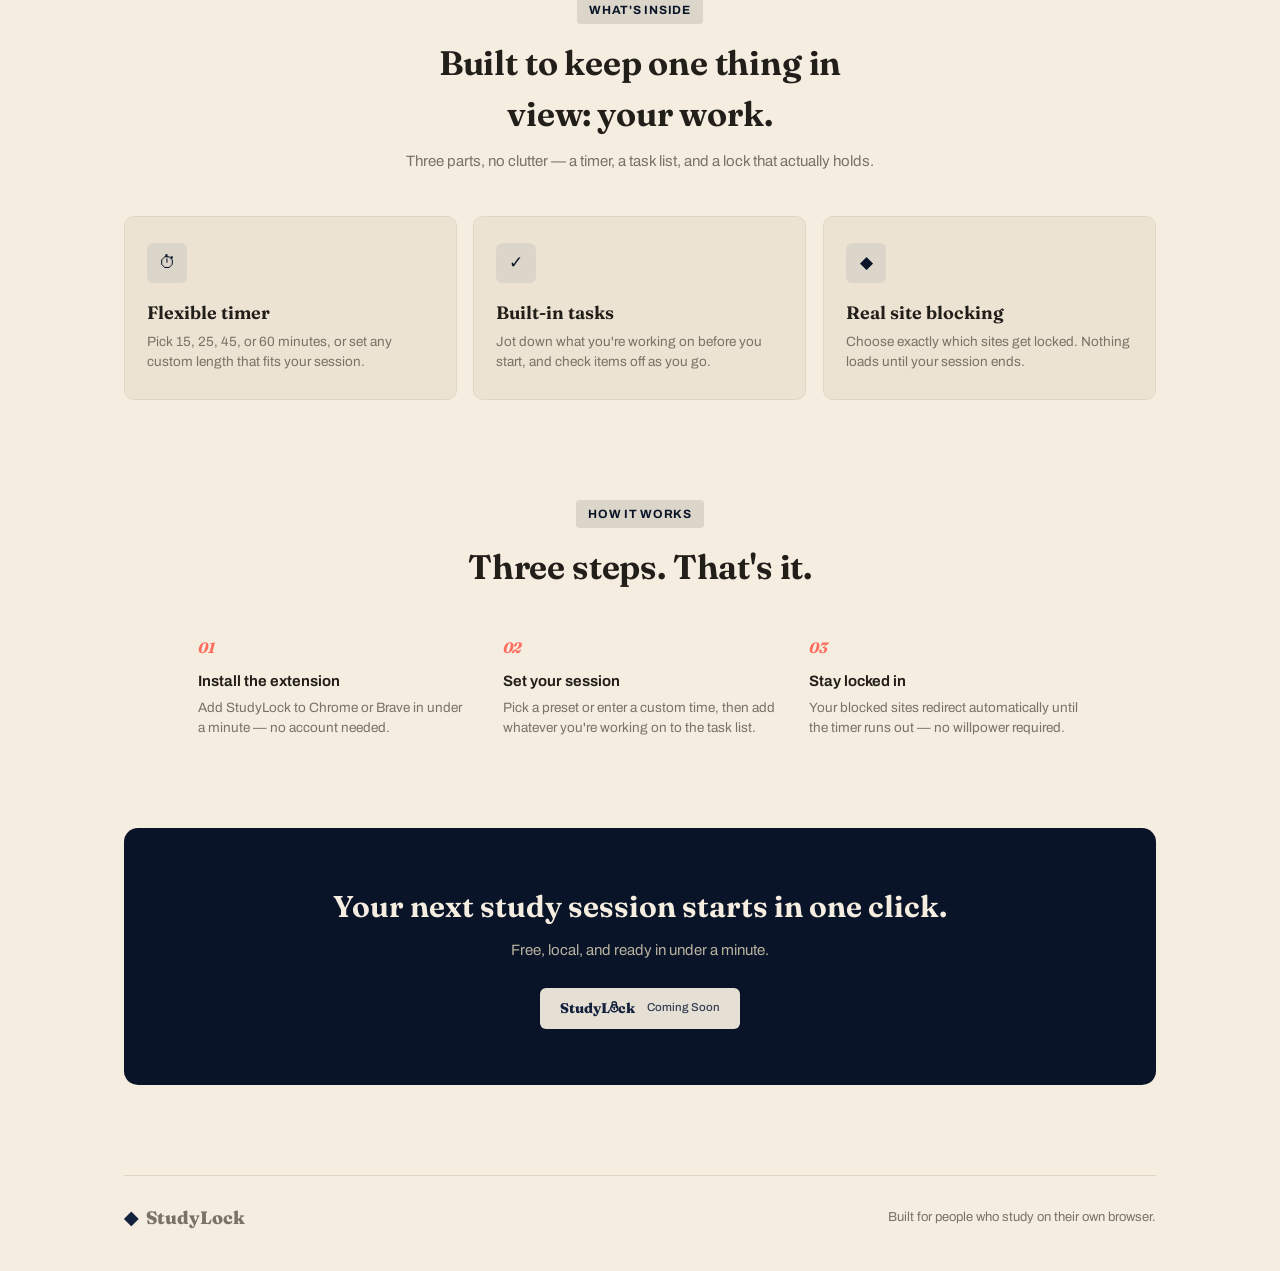
==== commit 82b70ac7: "Add files via upload" ====
--- a/index.html
+++ b/index.html
@@ -3,7 +3,10 @@
 <head>
 <meta charset="UTF-8" />
 <meta name="viewport" content="width=device-width, initial-scale=1" />
-<title>StudyLock — a focus timer that actually locks you in</title>
+<title>StudyLock — A study timer that actually locks you in</title>
+<link rel="preconnect" href="https://fonts.googleapis.com">
+<link rel="preconnect" href="https://fonts.gstatic.com" crossorigin>
+<link rel="stylesheet" href="https://fonts.googleapis.com/css2?family=Archivo:wght@400;500;600;700;800&family=Fraunces:ital,opsz,wght@0,9..144,300..900;1,9..144,300..900&display=swap">
 <link rel="stylesheet" href="styles.css" />
 </head>
 <body>
@@ -42,18 +45,18 @@
 </script>
 <script src="studylock-ui.js"></script>
 
-<header class="hero" id="demo">
+<header class="hero">
   <div class="ambient-glow"></div>
   <div class="ambient-glow-2"></div>
   <div class="wrap">
-    <span class="eyebrow reveal" style="transition-delay:0ms">Chrome &amp; Brave extension</span>
-    <h1 class="reveal" style="transition-delay:100ms">A study timer that <em>actually</em> locks you in.</h1>
-    <p class="subhead reveal" style="transition-delay:200ms">Set a session, and StudyLock blocks the sites that pull you away — YouTube, Instagram, TikTok, whatever you choose — until the timer runs out.</p>
-    <div class="hero-ctas reveal" style="transition-delay:300ms">
+    <span class="eyebrow">Chrome &amp; Brave extension</span>
+    <h1>A study timer that <em>actually</em> locks you in.</h1>
+    <p class="subhead">Set a session, and StudyLock blocks the sites that pull you away — YouTube, Instagram, TikTok, whatever you choose — until the timer runs out.</p>
+    <div class="hero-ctas">
       <a href="app.html" class="btn btn-primary"><span class="wordmark">StudyL<span class="lock-o"></span>ck</span><span class="suffix">Coming Soon</span></a>
       <a href="#why" class="btn btn-ghost">Why it's different ↓</a>
     </div>
-    <p class="hero-note reveal" style="transition-delay:400ms">No account. No tracking. Runs entirely on your device.</p>
+    <p class="hero-note">No account. No tracking. Runs entirely on your device.</p>
   </div>
 </header>
 
@@ -63,7 +66,6 @@
       <span class="eyebrow">Why StudyLock</span>
       <h2>Most tools do one part of this. Almost none do all three.</h2>
       <p>Timers, task lists, and site blockers usually ship as separate apps that don't talk to each other. Here's what that actually costs you — and what changes when they're one thing.</p>
-      <span class="divider-line"></span>
     </div>
 
     <div class="compare-grid">
@@ -123,41 +125,41 @@
   </div>
 </section>
 
-<section class="features" id="features">
+<section class="features">
   <div class="wrap">
     <div class="section-head reveal">
       <span class="eyebrow">What's inside</span>
       <h2>Built to keep one thing in view: your work.</h2>
       <p>Three parts, no clutter — a timer, a task list, and a lock that actually holds.</p>
-      <span class="divider-line"></span>
     </div>
+
     <div class="feature-grid">
-      <a href="features.html" class="feature-card link-card reveal spotlight">
+      <div class="feature-card reveal spotlight">
         <div class="ficon">⏱</div>
         <h3>Flexible timer</h3>
         <p>Pick 15, 25, 45, or 60 minutes, or set any custom length that fits your session.</p>
-      </a>
-      <a href="features.html" class="feature-card link-card reveal spotlight">
+      </div>
+      <div class="feature-card reveal spotlight">
         <div class="ficon">✓</div>
         <h3>Built-in tasks</h3>
         <p>Jot down what you're working on before you start, and check items off as you go.</p>
-      </a>
-      <a href="features.html" class="feature-card link-card reveal spotlight">
+      </div>
+      <div class="feature-card reveal spotlight">
         <div class="ficon">◆</div>
         <h3>Real site blocking</h3>
         <p>Choose exactly which sites get locked. Nothing loads until your session ends.</p>
-      </a>
+      </div>
     </div>
   </div>
 </section>
 
-<section class="steps" id="how">
+<section class="steps">
   <div class="wrap">
     <div class="section-head reveal">
       <span class="eyebrow">How it works</span>
       <h2>Three steps. That's it.</h2>
-      <span class="divider-line"></span>
     </div>
+
     <div class="step-row">
       <div class="step reveal">
         <div class="num">01</div>
--- a/styles.css
+++ b/styles.css
@@ -1,21 +1,32 @@
 :root {
-  /* Black/white base + a dark navy accent — names kept from the old warm
-     theme so every var() reference below repaints automatically. */
-  --cream: #FFFFFF;
-  --card: #F5F5F7;
-  --ink: #1D1D1F;
-  --ink-soft: #6E6E73;
-  --line: #E3E3E6;
-  --terracotta: #14213D;        /* was the orange accent — now dark navy */
-  --terracotta-dark: #0A1428;   /* deeper navy, for hover states + the CTA band */
-  --terracotta-tint: #E8ECF3;   /* light navy-tinted gray, replaces the peach tint */
+  /* Navy / Cream / Coral — a warm, structured palette */
+  --cream: #F4EDE0;
+  --card: #ECE3D2;
+  --ink: #221E19;
+  --ink-soft: #7A7267;
+  --line: #E1D6C2;
+  --terracotta: #14213D;        /* navy — primary accent (buttons, links, nav) */
+  --terracotta-dark: #0A1428;   /* deep navy — hover states + the CTA band */
+  --terracotta-tint: #DBD6C9;   /* warm navy-on-cream wash, for badges */
+  --coral: #FF6B5B;             /* secondary accent — the single spark color */
+  --coral-dark: #E2503F;
   --ease-premium: cubic-bezier(0.16, 1, 0.3, 1);
 
-  /* Liquid-glass surfaces */
-  --glass-bg: rgba(255, 255, 255, 0.55);
-  --glass-bg-strong: rgba(255, 255, 255, 0.78);
-  --glass-border: rgba(255, 255, 255, 0.6);
+  /* Liquid-glass surfaces, tinted warm to match the cream ground */
+  --glass-bg: rgba(244, 237, 224, 0.62);
+  --glass-bg-strong: rgba(244, 237, 224, 0.85);
+  --glass-border: rgba(255, 255, 255, 0.5);
   --glass-blur: 20px;
+
+  /* Type */
+  --font-display: 'Fraunces', Georgia, 'Times New Roman', serif;
+  --font-body: 'Archivo', -apple-system, "Segoe UI", "Helvetica Neue", Arial, sans-serif;
+
+  /* Radius scale — tightened from the old pill/rounded system */
+  --radius-xs: 4px;
+  --radius-sm: 6px;
+  --radius-md: 10px;
+  --radius-lg: 14px;
 }
 
 * { box-sizing: border-box; margin: 0; padding: 0; }
@@ -23,7 +34,7 @@
 html { scroll-behavior: smooth; }
 
 body {
-  font-family: -apple-system, "Segoe UI", "Helvetica Neue", Arial, sans-serif;
+  font-family: var(--font-body);
   background: var(--cream);
   color: var(--ink);
   line-height: 1.5;
@@ -42,7 +53,7 @@
   position: sticky;
   top: 0;
   z-index: 200;
-  background: rgba(255, 255, 255, 0.45);
+  background: rgba(244, 237, 224, 0.5);
   backdrop-filter: blur(var(--glass-blur)) saturate(180%);
   -webkit-backdrop-filter: blur(var(--glass-blur)) saturate(180%);
   border-bottom: 1px solid rgba(0, 0, 0, 0);
@@ -50,8 +61,8 @@
 }
 
 .site-header.scrolled {
-  background: rgba(255, 255, 255, 0.75);
-  border-bottom-color: rgba(0, 0, 0, 0.07);
+  background: rgba(244, 237, 224, 0.82);
+  border-bottom-color: rgba(34, 30, 25, 0.1);
   box-shadow: 0 1px 0 rgba(0, 0, 0, 0.03), 0 16px 32px -24px rgba(0, 0, 0, 0.25);
 }
 
@@ -78,8 +89,9 @@
   display: flex;
   align-items: center;
   gap: 8px;
-  font-weight: 600;
-  font-size: 16px;
+  font-family: var(--font-display);
+  font-weight: 800;
+  font-size: 18px;
   text-decoration: none;
 }
 
@@ -107,7 +119,7 @@
   color: var(--terracotta-dark);
   background: var(--terracotta-tint);
   padding: 1px 5px;
-  border-radius: 999px;
+  border-radius: var(--radius-xs);
   margin-left: 5px;
   vertical-align: middle;
 }
@@ -118,13 +130,13 @@
   align-items: center;
   gap: 6px;
   border: none;
-  border-radius: 980px;
+  border-radius: var(--radius-sm);
   padding: 10px 20px;
   font-size: 14px;
   font-weight: 600;
   cursor: pointer;
   text-decoration: none;
-  font-family: inherit;
+  font-family: var(--font-body);
   overflow: hidden;
   isolation: isolate;
   transition: background 0.35s ease, transform 0.35s var(--ease-premium), box-shadow 0.35s ease, border-color 0.35s ease;
@@ -158,16 +170,16 @@
   background: var(--glass-bg);
   backdrop-filter: blur(var(--glass-blur)) saturate(160%);
   -webkit-backdrop-filter: blur(var(--glass-blur)) saturate(160%);
-  border: 1px solid rgba(0, 0, 0, 0.1);
+  border: 1px solid rgba(34, 30, 25, 0.14);
   color: var(--ink);
 }
 .btn-ghost:hover { background: var(--glass-bg-strong); border-color: rgba(20, 33, 61, 0.3); }
 
 /* NAV CTA — "StudyL[lock]ck — Coming Soon" wordmark button */
-.wordmark { position: relative; z-index: 2; display: inline-flex; align-items: baseline; font-weight: 700; letter-spacing: -0.01em; }
+.wordmark { position: relative; z-index: 2; display: inline-flex; align-items: baseline; font-family: var(--font-display); font-weight: 800; letter-spacing: -0.005em; }
 .lock-o { display: inline-block; position: relative; line-height: 0; }
 .lock-o svg { position: absolute; left: 0; bottom: 0; display: block; overflow: visible; }
-.btn .suffix { position: relative; z-index: 2; font-weight: 500; opacity: 0.85; margin-left: 6px; font-size: 0.9em; }
+.btn .suffix { position: relative; z-index: 2; font-family: var(--font-body); font-weight: 500; opacity: 0.85; margin-left: 6px; font-size: 0.82em; }
 
 /* PAGE HEADER (non-hero pages) */
 .page-header {
@@ -176,7 +188,7 @@
 }
 
 .page-header .eyebrow { margin-bottom: 16px; }
-.page-header h1 { font-size: 38px; font-weight: 650; letter-spacing: -0.02em; margin-bottom: 12px; }
+.page-header h1 { font-family: var(--font-display); font-size: 40px; font-weight: 650; letter-spacing: -0.01em; margin-bottom: 12px; }
 .page-header p { color: var(--ink-soft); font-size: 15.5px; max-width: 520px; margin: 0 auto; }
 
 /* HERO (home only) */
@@ -194,22 +206,24 @@
   color: var(--terracotta-dark);
   background: var(--terracotta-tint);
   padding: 5px 12px;
-  border-radius: 999px;
+  border-radius: var(--radius-xs);
   margin-bottom: 20px;
 }
 
 h1 {
-  font-size: 48px;
+  font-family: var(--font-display);
+  font-size: 52px;
   font-weight: 650;
-  letter-spacing: -0.02em;
-  line-height: 1.08;
+  letter-spacing: -0.015em;
+  line-height: 1.1;
   max-width: 720px;
   margin: 0 auto 18px;
 }
 
 h1 em {
-  font-style: normal;
-  color: var(--terracotta);
+  font-style: italic;
+  font-weight: 500;
+  color: var(--coral);
 }
 
 .subhead {
@@ -238,7 +252,7 @@
 .browser-mock {
   max-width: 720px;
   margin: 0 auto;
-  border-radius: 16px;
+  border-radius: var(--radius-lg);
   overflow: hidden;
   border: 1px solid var(--line);
   background: var(--card);
@@ -250,14 +264,14 @@
   align-items: center;
   gap: 10px;
   padding: 12px 16px;
-  background: #F0F0F2;
+  background: #E8DFCD;
   border-bottom: 1px solid var(--line);
 }
 
 .dots { display: flex; gap: 6px; }
 .dots span {
   width: 10px; height: 10px; border-radius: 50%;
-  background: #D6D6DA;
+  background: #D6CBB2;
 }
 
 .tab-bar {
@@ -270,7 +284,7 @@
 .tab {
   font-size: 12px;
   padding: 6px 12px;
-  border-radius: 8px 8px 0 0;
+  border-radius: var(--radius-xs) var(--radius-xs) 0 0;
   background: var(--cream);
   color: var(--ink-soft);
   border: 1px solid var(--line);
@@ -282,7 +296,7 @@
 .browser-body {
   position: relative;
   min-height: 320px;
-  background: #fff;
+  background: var(--cream);
 }
 
 .site-content {
@@ -291,12 +305,13 @@
 }
 
 .site-content h3 {
-  font-size: 20px;
+  font-family: var(--font-display);
+  font-size: 21px;
   margin-bottom: 10px;
 }
 
 .site-content p {
-  color: #8a8a8a;
+  color: #9A9184;
   font-size: 14px;
   margin-bottom: 16px;
 }
@@ -308,8 +323,8 @@
 }
 
 .thumb {
-  background: #F1F1F1;
-  border-radius: 8px;
+  background: #EBE2D0;
+  border-radius: var(--radius-sm);
   aspect-ratio: 16/10;
 }
 
@@ -336,7 +351,7 @@
 
 .lock-icon {
   width: 52px; height: 52px;
-  border-radius: 14px;
+  border-radius: var(--radius-sm);
   background: var(--card);
   border: 1px solid var(--line);
   display: flex; align-items: center; justify-content: center;
@@ -345,7 +360,7 @@
   margin-bottom: 14px;
 }
 
-.lock-overlay h4 { font-size: 17px; margin-bottom: 4px; font-weight: 650; }
+.lock-overlay h4 { font-family: var(--font-display); font-size: 18px; margin-bottom: 4px; font-weight: 650; }
 .lock-overlay p { font-size: 13px; color: var(--ink-soft); }
 
 .demo-controls {
@@ -385,7 +400,7 @@
   display: block;
   width: 0;
   height: 2px;
-  background: var(--terracotta);
+  background: var(--coral);
   margin: 16px auto 0;
   transition: width 0.9s var(--ease-premium) 0.15s;
 }
@@ -395,7 +410,7 @@
 .compare-sticky .divider-line,
 .feedback-card .divider-line { margin-left: 0; margin-right: auto; }
 
-/* ambient drifting glow behind the hero — monochrome liquid-glass blobs,
+/* ambient drifting glow behind the hero — warm liquid-glass blobs,
    gently reactive to the cursor via --mx/--my (set in index.html's script) */
 .ambient-glow {
   position: absolute;
@@ -404,7 +419,7 @@
   width: 900px;
   height: 900px;
   transform: translateX(-50%);
-  background: radial-gradient(circle, rgba(0, 0, 0, 0.055), transparent 70%);
+  background: radial-gradient(circle, rgba(20, 33, 61, 0.055), transparent 70%);
   filter: blur(10px);
   pointer-events: none;
   z-index: 0;
@@ -418,7 +433,7 @@
   width: 560px;
   height: 560px;
   transform: translateX(-50%);
-  background: radial-gradient(circle, rgba(0, 0, 0, 0.035), transparent 72%);
+  background: radial-gradient(circle, rgba(255, 107, 91, 0.08), transparent 72%);
   filter: blur(6px);
   pointer-events: none;
   z-index: 0;
@@ -444,9 +459,10 @@
 }
 
 .compare-intro h2 {
-  font-size: 34px;
+  font-family: var(--font-display);
+  font-size: 36px;
   font-weight: 650;
-  letter-spacing: -0.015em;
+  letter-spacing: -0.01em;
   line-height: 1.15;
   margin: 14px 0 12px;
 }
@@ -466,7 +482,7 @@
 }
 
 .compare-sticky .eyebrow { margin-bottom: 14px; }
-.compare-sticky h3 { font-size: 24px; font-weight: 650; letter-spacing: -0.01em; margin-bottom: 12px; line-height: 1.25; }
+.compare-sticky h3 { font-family: var(--font-display); font-size: 25px; font-weight: 650; letter-spacing: -0.005em; margin-bottom: 12px; line-height: 1.25; }
 .compare-sticky p { color: var(--ink-soft); font-size: 14px; }
 
 .compare-rows {
@@ -493,7 +509,7 @@
   content: '';
   position: absolute;
   inset: 0;
-  background: radial-gradient(260px circle at var(--mx, 50%) var(--my, 50%), rgba(0, 0, 0, 0.06), transparent 70%);
+  background: radial-gradient(260px circle at var(--mx, 50%) var(--my, 50%), rgba(20, 33, 61, 0.07), transparent 70%);
   opacity: 0;
   transition: opacity 0.35s ease;
   pointer-events: none;
@@ -501,7 +517,7 @@
 .spotlight:hover::after { opacity: 1; }
 
 .compare-col {
-  border-radius: 16px;
+  border-radius: var(--radius-md);
   padding: 22px 24px;
   border: 1px solid var(--line);
   transition: transform 0.35s var(--ease-premium), box-shadow 0.35s ease;
@@ -554,7 +570,7 @@
 }
 
 .section-head .eyebrow { margin-bottom: 14px; }
-.section-head h2 { font-size: 32px; font-weight: 650; letter-spacing: -0.01em; margin-bottom: 10px; }
+.section-head h2 { font-family: var(--font-display); font-size: 34px; font-weight: 650; letter-spacing: -0.005em; margin-bottom: 10px; }
 .section-head p { color: var(--ink-soft); font-size: 15px; }
 
 .feature-grid {
@@ -566,13 +582,13 @@
 .feature-card {
   background: var(--card);
   border: 1px solid var(--line);
-  border-radius: 16px;
+  border-radius: var(--radius-md);
   padding: 26px 22px;
 }
 
 .feature-card .ficon {
   width: 40px; height: 40px;
-  border-radius: 11px;
+  border-radius: var(--radius-sm);
   background: var(--terracotta-tint);
   color: var(--terracotta-dark);
   display: flex; align-items: center; justify-content: center;
@@ -580,7 +596,7 @@
   margin-bottom: 16px;
 }
 
-.feature-card h3 { font-size: 16px; margin-bottom: 6px; font-weight: 650; }
+.feature-card h3 { font-family: var(--font-display); font-size: 18px; margin-bottom: 6px; font-weight: 650; }
 .feature-card p { font-size: 13.5px; color: var(--ink-soft); }
 
 .feature-card.link-card { text-decoration: none; display: block; transition: border-color .3s ease, transform .35s var(--ease-premium), box-shadow .35s ease; }
@@ -611,9 +627,11 @@
 }
 
 .step .num {
-  font-size: 13px;
+  font-family: var(--font-display);
+  font-size: 15px;
   font-weight: 700;
-  color: var(--terracotta);
+  font-style: italic;
+  color: var(--coral);
   margin-bottom: 10px;
 }
 
@@ -624,19 +642,19 @@
 .cta-band {
   background: var(--terracotta-dark);
   color: var(--cream);
-  border-radius: 24px;
+  border-radius: var(--radius-lg);
   max-width: 1032px;
   margin: 0 auto 90px;
   padding: 56px 40px;
   text-align: center;
 }
 
-.cta-band h2 { font-size: 28px; font-weight: 650; margin-bottom: 10px; }
-.cta-band p { color: #9DA8C0; font-size: 15px; margin-bottom: 26px; }
+.cta-band h2 { font-family: var(--font-display); font-size: 30px; font-weight: 650; margin-bottom: 10px; }
+.cta-band p { color: #B9B2A0; font-size: 15px; margin-bottom: 26px; }
 
 /* on the dark band, invert to a light glass pill so it still reads as "primary" */
 .cta-band .btn-primary {
-  background: rgba(255, 255, 255, 0.92);
+  background: rgba(244, 237, 224, 0.94);
   color: var(--terracotta);
 }
 .cta-band .btn-primary:hover { background: #fff; box-shadow: 0 10px 24px -10px rgba(0, 0, 0, 0.55); }
@@ -660,13 +678,13 @@
   margin: 0 auto 20px;
 }
 
-.demo-block-head h3 { font-size: 20px; font-weight: 650; margin-bottom: 6px; }
+.demo-block-head h3 { font-family: var(--font-display); font-size: 22px; font-weight: 650; margin-bottom: 6px; }
 .demo-block-head p { color: var(--ink-soft); font-size: 14px; }
 
 .device-frame {
   max-width: 640px;
   margin: 0 auto;
-  border-radius: 16px;
+  border-radius: var(--radius-lg);
   overflow: hidden;
   border: 1px solid var(--line);
   background: var(--card);
@@ -678,7 +696,7 @@
   align-items: center;
   gap: 8px;
   padding: 10px 14px;
-  background: #F0F0F2;
+  background: #E8DFCD;
   border-bottom: 1px solid var(--line);
   font-size: 11px;
   color: var(--ink-soft);
@@ -730,7 +748,8 @@
 /* mini timer demo elements */
 .mini-timer-display {
   text-align: center;
-  font-size: 34px;
+  font-family: var(--font-display);
+  font-size: 36px;
   font-weight: 650;
   font-variant-numeric: tabular-nums;
   margin-bottom: 16px;
@@ -742,7 +761,7 @@
   padding: 7px 14px;
   font-size: 12px;
   font-weight: 600;
-  border-radius: 9px;
+  border-radius: var(--radius-sm);
   border: 1px solid var(--line);
   background: var(--cream);
   color: var(--ink-soft);
@@ -761,7 +780,7 @@
 .mini-task-input {
   flex: 1;
   padding: 9px 12px;
-  border-radius: 9px;
+  border-radius: var(--radius-sm);
   border: 1px solid var(--line);
   background: var(--cream);
   font-size: 13px;
@@ -773,7 +792,7 @@
 .mini-add-btn {
   width: 34px;
   border: none;
-  border-radius: 9px;
+  border-radius: var(--radius-sm);
   background: var(--terracotta);
   color: #fff;
   font-size: 16px;
@@ -798,7 +817,7 @@
 
 .mini-check {
   width: 16px; height: 16px;
-  border-radius: 5px;
+  border-radius: var(--radius-xs);
   border: 1.5px solid var(--line);
   flex-shrink: 0;
   transition: background .2s ease, border-color .2s ease;
@@ -821,17 +840,17 @@
   background: none;
   border: none;
   padding: 20px 4px;
-  font-size: 15.5px;
+  font-size: 16px;
   font-weight: 600;
   color: var(--ink);
   display: flex;
   justify-content: space-between;
   align-items: center;
   cursor: pointer;
-  font-family: inherit;
-}
-
-.faq-q .chevron { color: var(--terracotta); font-size: 14px; transition: transform 0.2s ease; }
+  font-family: var(--font-body);
+}
+
+.faq-q .chevron { color: var(--coral); font-size: 14px; transition: transform 0.2s ease; }
 
 .faq-item.open .chevron { transform: rotate(45deg); }
 
@@ -862,14 +881,14 @@
 .founder-card {
   background: var(--card);
   border: 1px solid var(--line);
-  border-radius: 20px;
+  border-radius: var(--radius-lg);
   padding: 40px;
   text-align: center;
 }
 
 .founder-avatar {
   width: 184px; height: 245px;
-  border-radius: 18px;
+  border-radius: var(--radius-md);
   background: var(--terracotta-tint);
   color: var(--terracotta-dark);
   font-size: 28px;
@@ -885,10 +904,10 @@
   height: 100%;
   object-fit: cover;
   object-position: 50% 38%;
-  border-radius: 18px;
-}
-
-.founder-card h2 { font-size: 22px; font-weight: 650; margin-bottom: 4px; }
+  border-radius: var(--radius-md);
+}
+
+.founder-card h2 { font-family: var(--font-display); font-size: 25px; font-weight: 650; margin-bottom: 4px; }
 .founder-role { color: var(--terracotta-dark); font-size: 13px; font-weight: 600; margin-bottom: 20px; }
 .founder-card p.bio { font-size: 14.5px; color: var(--ink); text-align: left; margin-bottom: 16px; }
 .founder-card p.bio:last-child { margin-bottom: 0; }
@@ -907,12 +926,12 @@
 .answer-input {
   flex: 1;
   padding: 11px 13px;
-  border-radius: 10px;
+  border-radius: var(--radius-sm);
   border: 1.5px solid var(--line);
   background: var(--cream);
   color: var(--ink);
   font-size: 14px;
-  font-family: inherit;
+  font-family: var(--font-body);
   transition: border-color 0.2s ease;
 }
 
@@ -922,7 +941,7 @@
   width: 38px;
   height: 38px;
   flex-shrink: 0;
-  border-radius: 10px;
+  border-radius: var(--radius-sm);
   background: var(--terracotta);
   display: flex;
   align-items: center;
@@ -956,7 +975,7 @@
   color: var(--cream);
   font-size: 12px;
   padding: 8px 12px;
-  border-radius: 9px;
+  border-radius: var(--radius-sm);
   width: 220px;
   z-index: 5;
   opacity: 0;
@@ -978,7 +997,7 @@
   margin-top: 14px;
   background: #EAF1E6;
   border: 1px solid #B9D4AE;
-  border-radius: 12px;
+  border-radius: var(--radius-sm);
   padding: 12px 14px;
   display: flex;
   gap: 10px;
@@ -1002,7 +1021,7 @@
 
 .dropzone {
   border: 1.5px dashed var(--line);
-  border-radius: 14px;
+  border-radius: var(--radius-md);
   transition: border-color 0.3s ease, background 0.3s ease;
 }
 
@@ -1037,7 +1056,7 @@
   gap: 6px;
   background: var(--card);
   border: 1px solid var(--line);
-  border-radius: 9px;
+  border-radius: var(--radius-sm);
   padding: 7px 12px;
   font-size: 12.5px;
   font-weight: 600;
@@ -1070,7 +1089,7 @@
   transition: opacity 0.4s ease, transform 0.4s ease;
   background: var(--card);
   border: 1px solid var(--line);
-  border-radius: 10px;
+  border-radius: var(--radius-sm);
   padding: 10px 12px;
   font-size: 12.5px;
   font-weight: 600;
@@ -1086,13 +1105,13 @@
   margin: 0 auto;
   background: var(--card);
   border: 1px solid var(--line);
-  border-radius: 20px;
+  border-radius: var(--radius-lg);
   padding: 40px;
   text-align: center;
 }
 
 .feedback-card .eyebrow { margin-bottom: 14px; }
-.feedback-card h3 { font-size: 21px; font-weight: 650; margin-bottom: 8px; }
+.feedback-card h3 { font-family: var(--font-display); font-size: 23px; font-weight: 650; margin-bottom: 8px; }
 .feedback-sub { color: var(--ink-soft); font-size: 14px; margin-bottom: 24px; }
 
 .feedback-form { text-align: left; }
@@ -1107,12 +1126,12 @@
 .feedback-form textarea {
   width: 100%;
   padding: 11px 13px;
-  border-radius: 10px;
+  border-radius: var(--radius-sm);
   border: 1px solid var(--line);
   background: var(--cream);
   color: var(--ink);
   font-size: 13.5px;
-  font-family: inherit;
+  font-family: var(--font-body);
 }
 
 .feedback-form input:focus,
@@ -1152,13 +1171,13 @@
 .soon-card {
   background: var(--card);
   border: 1px dashed var(--line);
-  border-radius: 20px;
+  border-radius: var(--radius-lg);
   padding: 50px 36px;
 }
 
 .soon-icon {
   width: 56px; height: 56px;
-  border-radius: 16px;
+  border-radius: var(--radius-md);
   background: var(--terracotta-tint);
   color: var(--terracotta-dark);
   font-size: 24px;
@@ -1166,11 +1185,11 @@
   margin: 0 auto 20px;
 }
 
-.soon-card h2 { font-size: 22px; font-weight: 650; margin-bottom: 10px; }
+.soon-card h2 { font-family: var(--font-display); font-size: 25px; font-weight: 650; margin-bottom: 10px; }
 .soon-card p { color: var(--ink-soft); font-size: 14.5px; margin-bottom: 6px; }
 
 @media (max-width: 720px) {
-  h1 { font-size: 32px; }
+  h1 { font-size: 34px; }
 
   .nav-toggle { display: block; }
 
@@ -1185,7 +1204,7 @@
     gap: 2px;
     background: var(--card);
     border: 1px solid var(--line);
-    border-radius: 12px;
+    border-radius: var(--radius-md);
     padding: 8px;
     box-shadow: 0 16px 32px -16px rgba(0, 0, 0, 0.3);
     max-height: 0;
@@ -1206,7 +1225,7 @@
     width: 100%;
     padding: 10px 8px;
     border-bottom: none;
-    border-radius: 8px;
+    border-radius: var(--radius-sm);
   }
 
   .nav-links a.active { background: var(--terracotta-tint); }
@@ -1216,14 +1235,14 @@
   .hero-ctas { flex-direction: column; }
   .hero-ctas .btn { width: 100%; justify-content: center; }
 
-  .compare-intro h2 { font-size: 27px; }
+  .compare-intro h2 { font-size: 28px; }
   .compare-sticky h3 { font-size: 21px; }
 
   .cta-band { padding: 40px 24px; }
-  .cta-band h2 { font-size: 23px; }
-
-  .demo-block-head h3 { font-size: 18px; }
-  .device-frame, .browser-mock { border-radius: 14px; }
+  .cta-band h2 { font-size: 24px; }
+
+  .demo-block-head h3 { font-size: 19px; }
+  .device-frame, .browser-mock { border-radius: var(--radius-md); }
 
   .feature-grid, .step-row { grid-template-columns: 1fr; }
   .thumb-grid { grid-template-columns: repeat(2, 1fr); }
@@ -1233,7 +1252,7 @@
 
 @media (max-width: 460px) {
   .wrap { padding: 0 18px; }
-  h1 { font-size: 27px; }
-  .compare-intro h2 { font-size: 23px; }
+  h1 { font-size: 29px; }
+  .compare-intro h2 { font-size: 24px; }
   .mini-preset-row { flex-wrap: wrap; }
 }
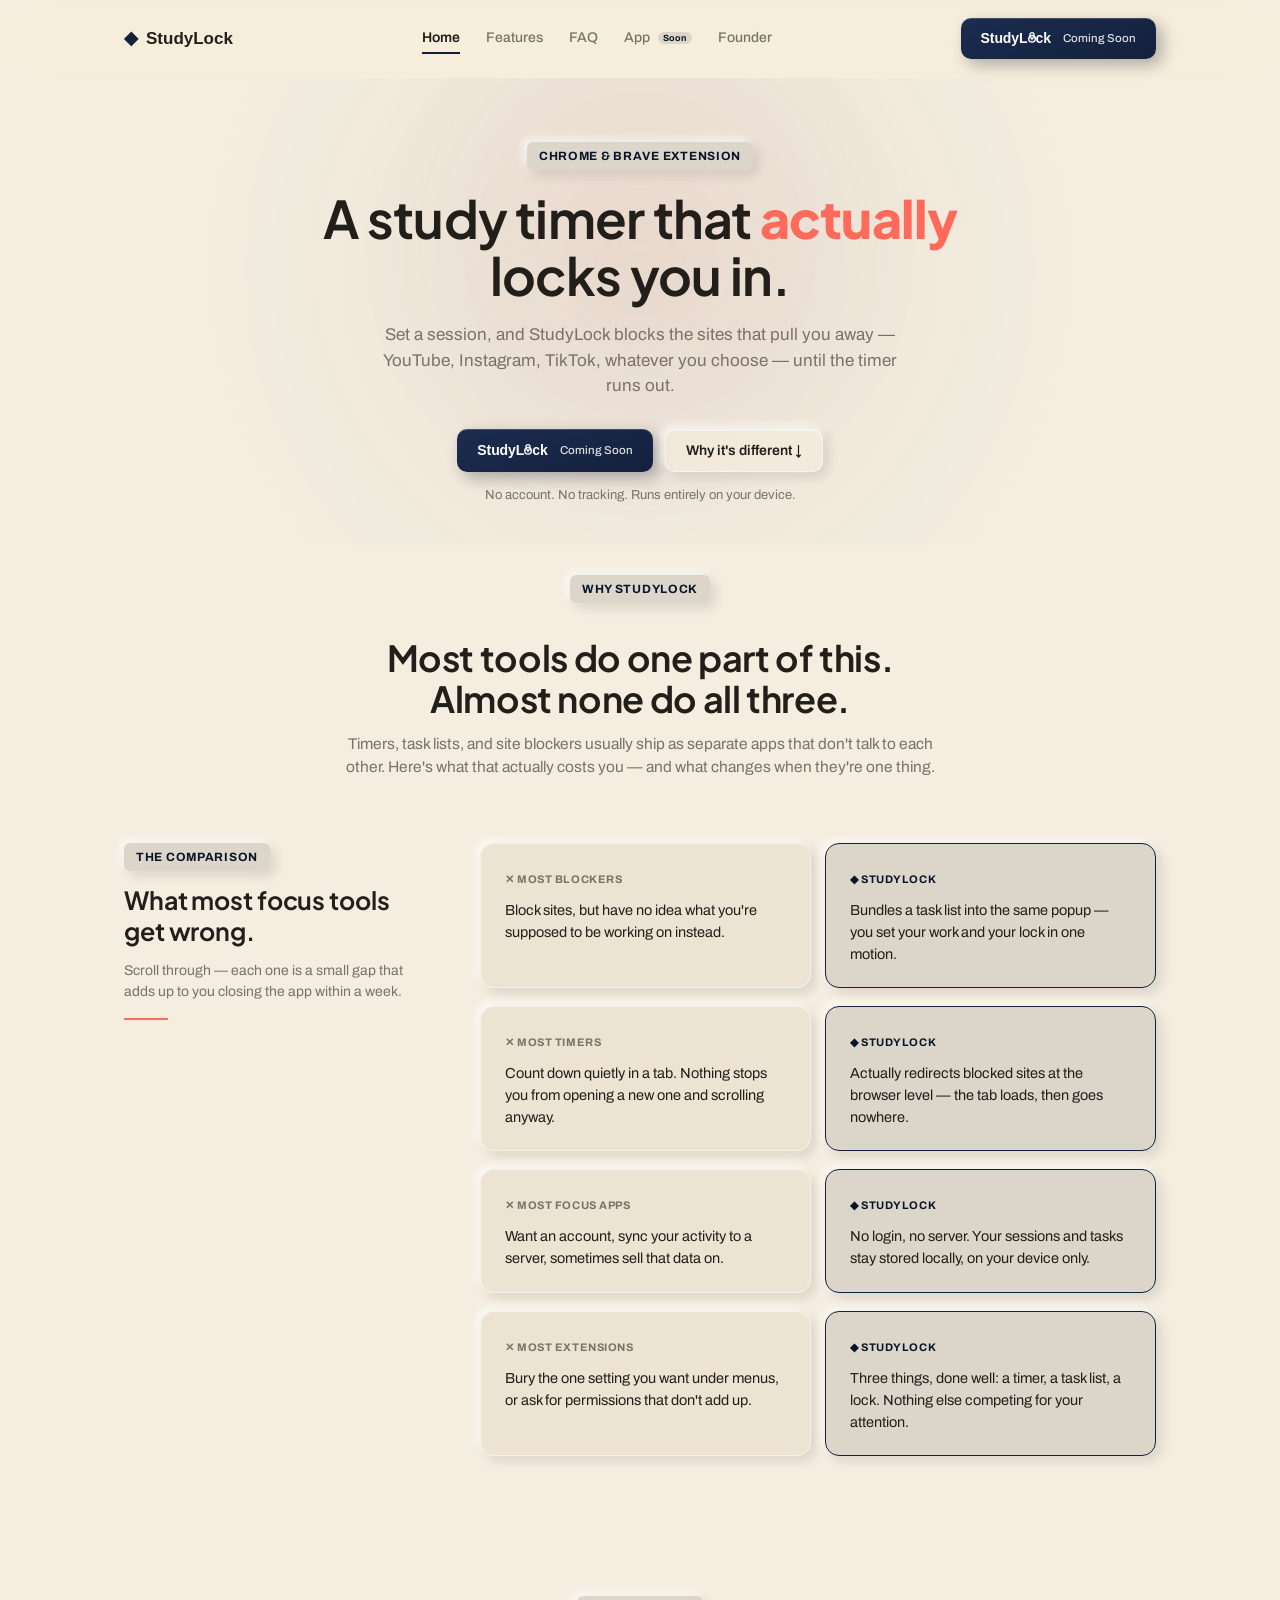
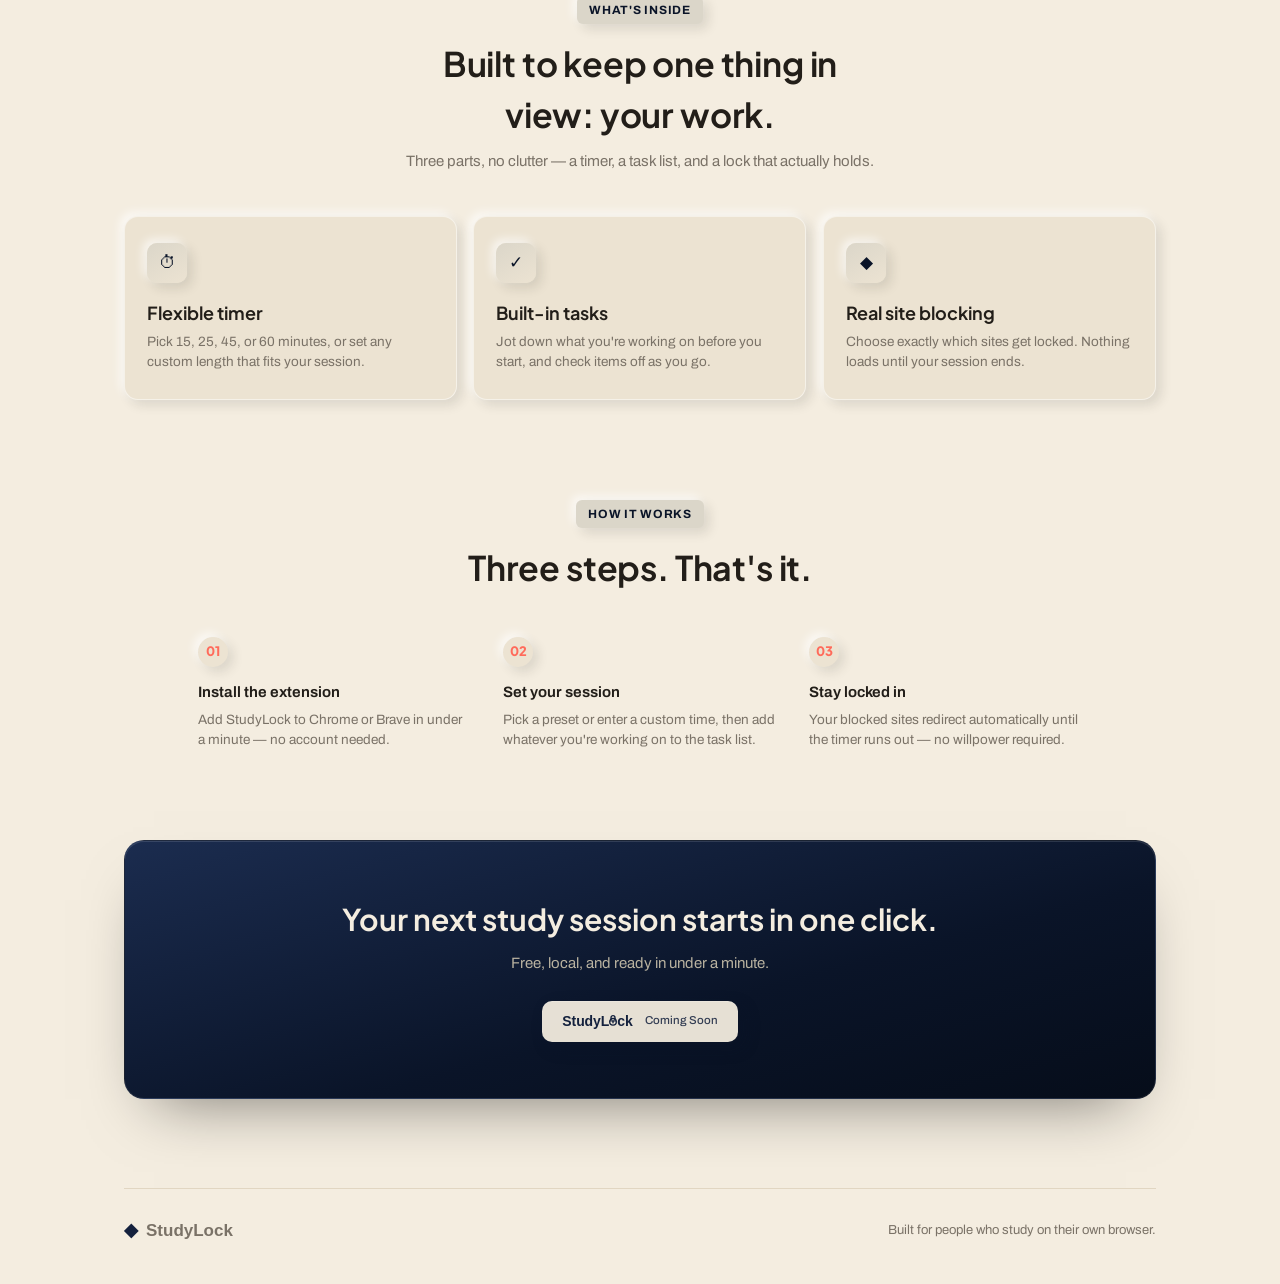
==== commit 100cf304: "Add files via upload" ====
--- a/index.html
+++ b/index.html
@@ -6,7 +6,7 @@
 <title>StudyLock — A study timer that actually locks you in</title>
 <link rel="preconnect" href="https://fonts.googleapis.com">
 <link rel="preconnect" href="https://fonts.gstatic.com" crossorigin>
-<link rel="stylesheet" href="https://fonts.googleapis.com/css2?family=Archivo:wght@400;500;600;700;800&family=Fraunces:ital,opsz,wght@0,9..144,300..900;1,9..144,300..900&display=swap">
+<link rel="stylesheet" href="https://fonts.googleapis.com/css2?family=Archivo:wght@400;500;600;700;800&family=Plus+Jakarta+Sans:wght@500;600;700;800&display=swap">
 <link rel="stylesheet" href="styles.css" />
 </head>
 <body>
--- a/styles.css
+++ b/styles.css
@@ -12,21 +12,32 @@
   --coral-dark: #E2503F;
   --ease-premium: cubic-bezier(0.16, 1, 0.3, 1);
 
-  /* Liquid-glass surfaces, tinted warm to match the cream ground */
-  --glass-bg: rgba(244, 237, 224, 0.62);
-  --glass-bg-strong: rgba(244, 237, 224, 0.85);
-  --glass-border: rgba(255, 255, 255, 0.5);
-  --glass-blur: 20px;
-
-  /* Type */
-  --font-display: 'Fraunces', Georgia, 'Times New Roman', serif;
+  /* Liquid-glass surfaces, tinted warm to match the cream ground — the
+     "iOS 26" frosted look: blurred, translucent, a hairline of light at
+     the top edge. */
+  --glass-bg: rgba(244, 237, 224, 0.6);
+  --glass-bg-strong: rgba(244, 237, 224, 0.86);
+  --glass-border: rgba(255, 255, 255, 0.55);
+  --glass-blur: 22px;
+
+  /* Type — headlines in a clean, bold grotesque; the logo deliberately
+     stays on the plain system stack (the "older simple font"). */
+  --font-display: 'Plus Jakarta Sans', var(--font-body);
   --font-body: 'Archivo', -apple-system, "Segoe UI", "Helvetica Neue", Arial, sans-serif;
-
-  /* Radius scale — tightened from the old pill/rounded system */
-  --radius-xs: 4px;
-  --radius-sm: 6px;
-  --radius-md: 10px;
-  --radius-lg: 14px;
+  --font-logo: -apple-system, "Segoe UI", "Helvetica Neue", Arial, sans-serif;
+
+  /* Radius scale — tighter than the old pill system, but softened back up
+     a little for the claymorphism pass */
+  --radius-xs: 6px;
+  --radius-sm: 10px;
+  --radius-md: 14px;
+  --radius-lg: 20px;
+
+  /* Claymorphism shadow pairs — a soft dark shadow + a soft light
+     highlight, opposite corners, for a puffy/tactile surface */
+  --clay-shadow: 9px 9px 22px rgba(34, 30, 25, 0.14), -7px -7px 18px rgba(255, 255, 255, 0.75);
+  --clay-shadow-sm: 5px 5px 12px rgba(34, 30, 25, 0.12), -4px -4px 10px rgba(255, 255, 255, 0.7);
+  --clay-shadow-inset: inset 2px 2px 5px rgba(34, 30, 25, 0.12), inset -2px -2px 5px rgba(255, 255, 255, 0.6);
 }
 
 * { box-sizing: border-box; margin: 0; padding: 0; }
@@ -89,9 +100,9 @@
   display: flex;
   align-items: center;
   gap: 8px;
-  font-family: var(--font-display);
-  font-weight: 800;
-  font-size: 18px;
+  font-family: var(--font-logo);
+  font-weight: 700;
+  font-size: 17px;
   text-decoration: none;
 }
 
@@ -161,22 +172,24 @@
 .btn:hover::before { left: 130%; }
 
 .btn-primary {
-  background: var(--terracotta);
+  background: linear-gradient(160deg, #1B2C4F, var(--terracotta));
   color: #fff;
-}
-.btn-primary:hover { background: var(--terracotta-dark); box-shadow: 0 10px 24px -10px rgba(0, 0, 0, 0.5); }
+  box-shadow: 6px 6px 16px rgba(10, 20, 40, 0.3), inset 0 1px 0 rgba(255, 255, 255, 0.18);
+}
+.btn-primary:hover { background: linear-gradient(160deg, #233A66, var(--terracotta-dark)); box-shadow: 0 10px 24px -10px rgba(0, 0, 0, 0.5), inset 0 1px 0 rgba(255, 255, 255, 0.22); }
 
 .btn-ghost {
   background: var(--glass-bg);
   backdrop-filter: blur(var(--glass-blur)) saturate(160%);
   -webkit-backdrop-filter: blur(var(--glass-blur)) saturate(160%);
-  border: 1px solid rgba(34, 30, 25, 0.14);
+  border: 1px solid rgba(255, 255, 255, 0.5);
+  box-shadow: var(--clay-shadow-sm), inset 0 1px 0 rgba(255, 255, 255, 0.5);
   color: var(--ink);
 }
 .btn-ghost:hover { background: var(--glass-bg-strong); border-color: rgba(20, 33, 61, 0.3); }
 
 /* NAV CTA — "StudyL[lock]ck — Coming Soon" wordmark button */
-.wordmark { position: relative; z-index: 2; display: inline-flex; align-items: baseline; font-family: var(--font-display); font-weight: 800; letter-spacing: -0.005em; }
+.wordmark { position: relative; z-index: 2; display: inline-flex; align-items: baseline; font-family: var(--font-logo); font-weight: 700; letter-spacing: -0.005em; }
 .lock-o { display: inline-block; position: relative; line-height: 0; }
 .lock-o svg { position: absolute; left: 0; bottom: 0; display: block; overflow: visible; }
 .btn .suffix { position: relative; z-index: 2; font-family: var(--font-body); font-weight: 500; opacity: 0.85; margin-left: 6px; font-size: 0.82em; }
@@ -205,6 +218,7 @@
   text-transform: uppercase;
   color: var(--terracotta-dark);
   background: var(--terracotta-tint);
+  box-shadow: var(--clay-shadow-sm);
   padding: 5px 12px;
   border-radius: var(--radius-xs);
   margin-bottom: 20px;
@@ -221,8 +235,8 @@
 }
 
 h1 em {
-  font-style: italic;
-  font-weight: 500;
+  font-style: normal;
+  font-weight: 800;
   color: var(--coral);
 }
 
@@ -254,9 +268,9 @@
   margin: 0 auto;
   border-radius: var(--radius-lg);
   overflow: hidden;
-  border: 1px solid var(--line);
+  border: 1px solid rgba(255, 255, 255, 0.6);
   background: var(--card);
-  box-shadow: 0 20px 50px -20px rgba(0, 0, 0, 0.25);
+  box-shadow: var(--clay-shadow);
 }
 
 .browser-chrome {
@@ -353,7 +367,8 @@
   width: 52px; height: 52px;
   border-radius: var(--radius-sm);
   background: var(--card);
-  border: 1px solid var(--line);
+  box-shadow: var(--clay-shadow-sm);
+  border: none;
   display: flex; align-items: center; justify-content: center;
   color: var(--terracotta);
   font-size: 22px;
@@ -519,7 +534,8 @@
 .compare-col {
   border-radius: var(--radius-md);
   padding: 22px 24px;
-  border: 1px solid var(--line);
+  border: 1px solid rgba(255, 255, 255, 0.5);
+  box-shadow: var(--clay-shadow-sm);
   transition: transform 0.35s var(--ease-premium), box-shadow 0.35s ease;
 }
 
@@ -581,15 +597,17 @@
 
 .feature-card {
   background: var(--card);
-  border: 1px solid var(--line);
+  border: 1px solid rgba(255, 255, 255, 0.5);
   border-radius: var(--radius-md);
+  box-shadow: var(--clay-shadow-sm);
   padding: 26px 22px;
 }
 
 .feature-card .ficon {
   width: 40px; height: 40px;
   border-radius: var(--radius-sm);
-  background: var(--terracotta-tint);
+  background: linear-gradient(150deg, var(--terracotta-tint), var(--card));
+  box-shadow: var(--clay-shadow-sm);
   color: var(--terracotta-dark);
   display: flex; align-items: center; justify-content: center;
   font-size: 17px;
@@ -627,12 +645,19 @@
 }
 
 .step .num {
+  display: flex;
+  align-items: center;
+  justify-content: center;
+  width: 30px;
+  height: 30px;
+  border-radius: 50%;
+  background: var(--card);
+  box-shadow: var(--clay-shadow-sm);
   font-family: var(--font-display);
-  font-size: 15px;
-  font-weight: 700;
-  font-style: italic;
+  font-size: 13px;
+  font-weight: 800;
   color: var(--coral);
-  margin-bottom: 10px;
+  margin-bottom: 14px;
 }
 
 .step h4 { font-size: 15px; margin-bottom: 6px; font-weight: 650; }
@@ -640,9 +665,11 @@
 
 /* CTA BAND */
 .cta-band {
-  background: var(--terracotta-dark);
+  background: linear-gradient(165deg, #1B2C4F 0%, var(--terracotta-dark) 60%, #060D1A 100%);
   color: var(--cream);
   border-radius: var(--radius-lg);
+  border: 1px solid rgba(255, 255, 255, 0.08);
+  box-shadow: 0 30px 60px -30px rgba(0, 0, 0, 0.5), inset 0 1px 0 rgba(255, 255, 255, 0.12);
   max-width: 1032px;
   margin: 0 auto 90px;
   padding: 56px 40px;
@@ -686,9 +713,9 @@
   margin: 0 auto;
   border-radius: var(--radius-lg);
   overflow: hidden;
-  border: 1px solid var(--line);
+  border: 1px solid rgba(255, 255, 255, 0.6);
   background: var(--card);
-  box-shadow: 0 20px 50px -20px rgba(0, 0, 0, 0.2);
+  box-shadow: var(--clay-shadow);
 }
 
 .device-topbar {
@@ -880,8 +907,9 @@
 
 .founder-card {
   background: var(--card);
-  border: 1px solid var(--line);
+  border: 1px solid rgba(255, 255, 255, 0.5);
   border-radius: var(--radius-lg);
+  box-shadow: var(--clay-shadow);
   padding: 40px;
   text-align: center;
 }
@@ -1104,8 +1132,9 @@
   max-width: 560px;
   margin: 0 auto;
   background: var(--card);
-  border: 1px solid var(--line);
+  border: 1px solid rgba(255, 255, 255, 0.5);
   border-radius: var(--radius-lg);
+  box-shadow: var(--clay-shadow);
   padding: 40px;
   text-align: center;
 }
@@ -1172,13 +1201,15 @@
   background: var(--card);
   border: 1px dashed var(--line);
   border-radius: var(--radius-lg);
+  box-shadow: var(--clay-shadow);
   padding: 50px 36px;
 }
 
 .soon-icon {
   width: 56px; height: 56px;
   border-radius: var(--radius-md);
-  background: var(--terracotta-tint);
+  background: linear-gradient(150deg, var(--terracotta-tint), var(--card));
+  box-shadow: var(--clay-shadow-sm);
   color: var(--terracotta-dark);
   font-size: 24px;
   display: flex; align-items: center; justify-content: center;
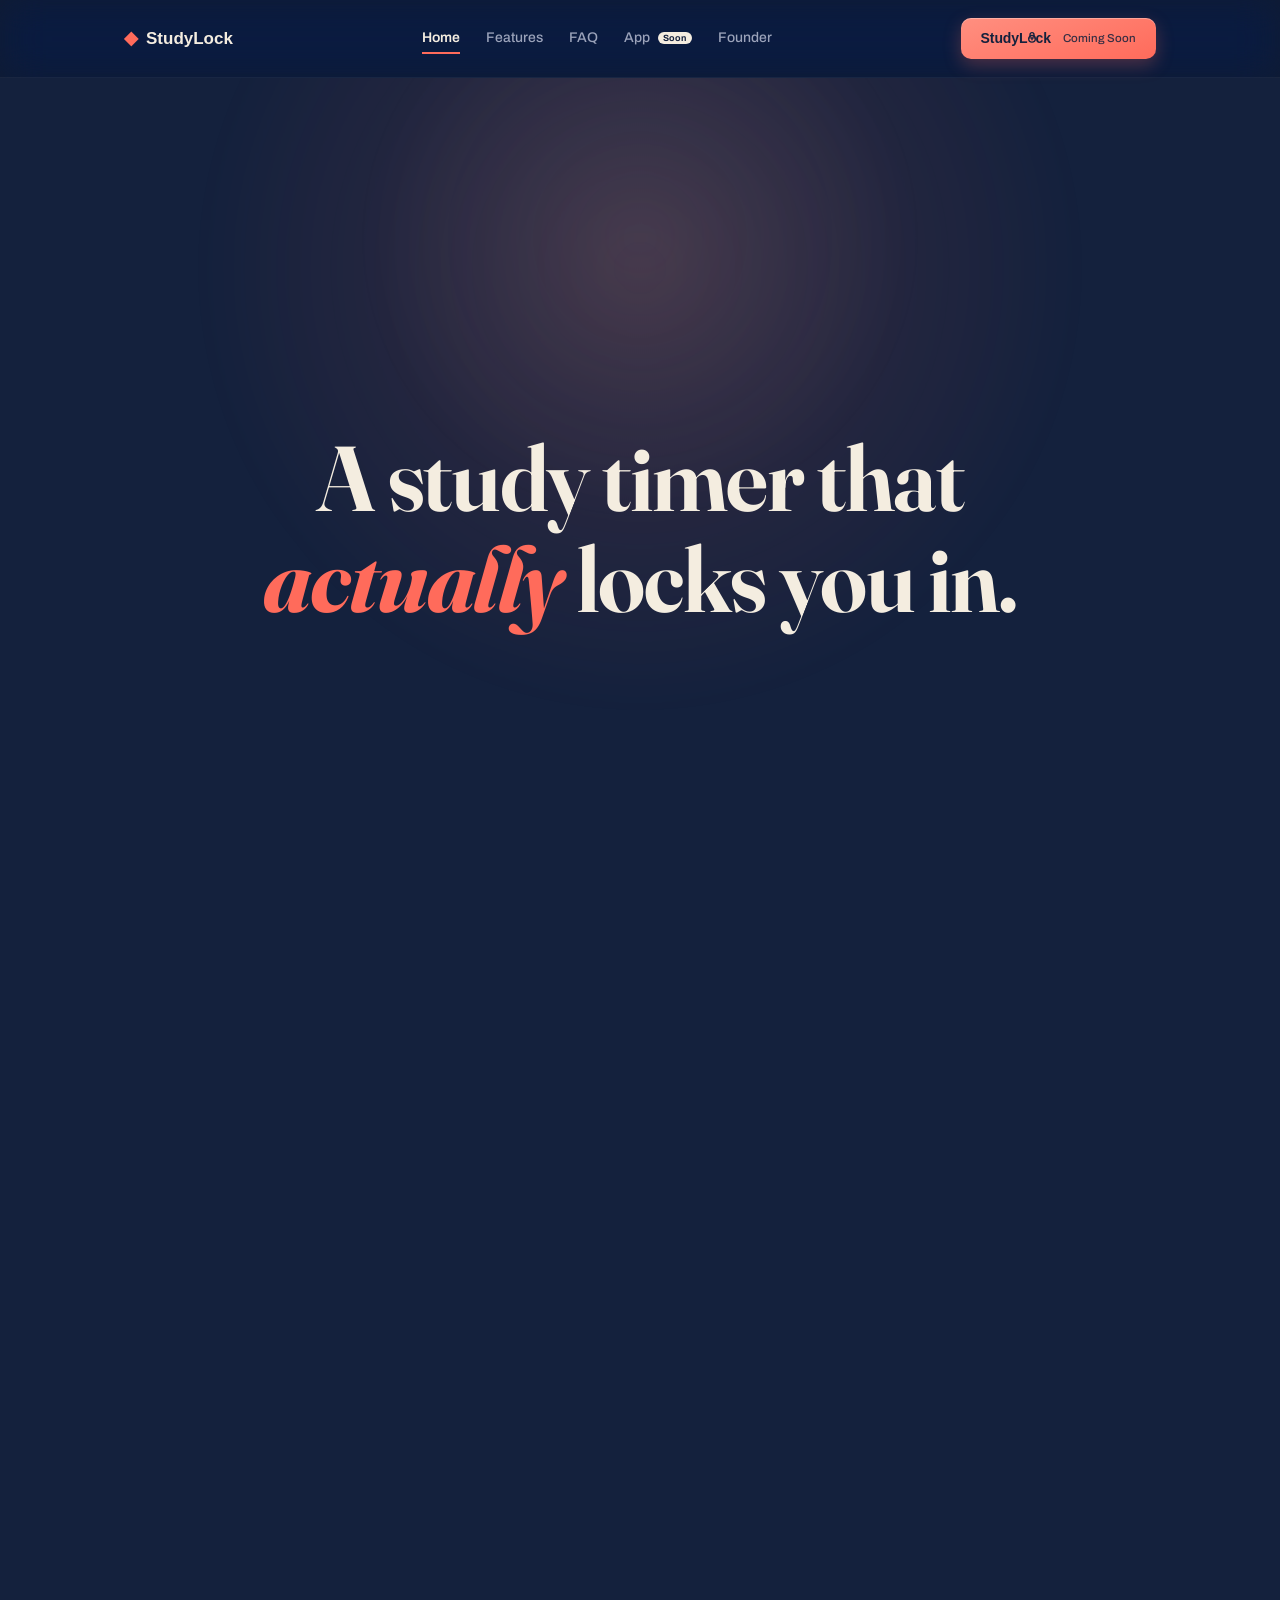
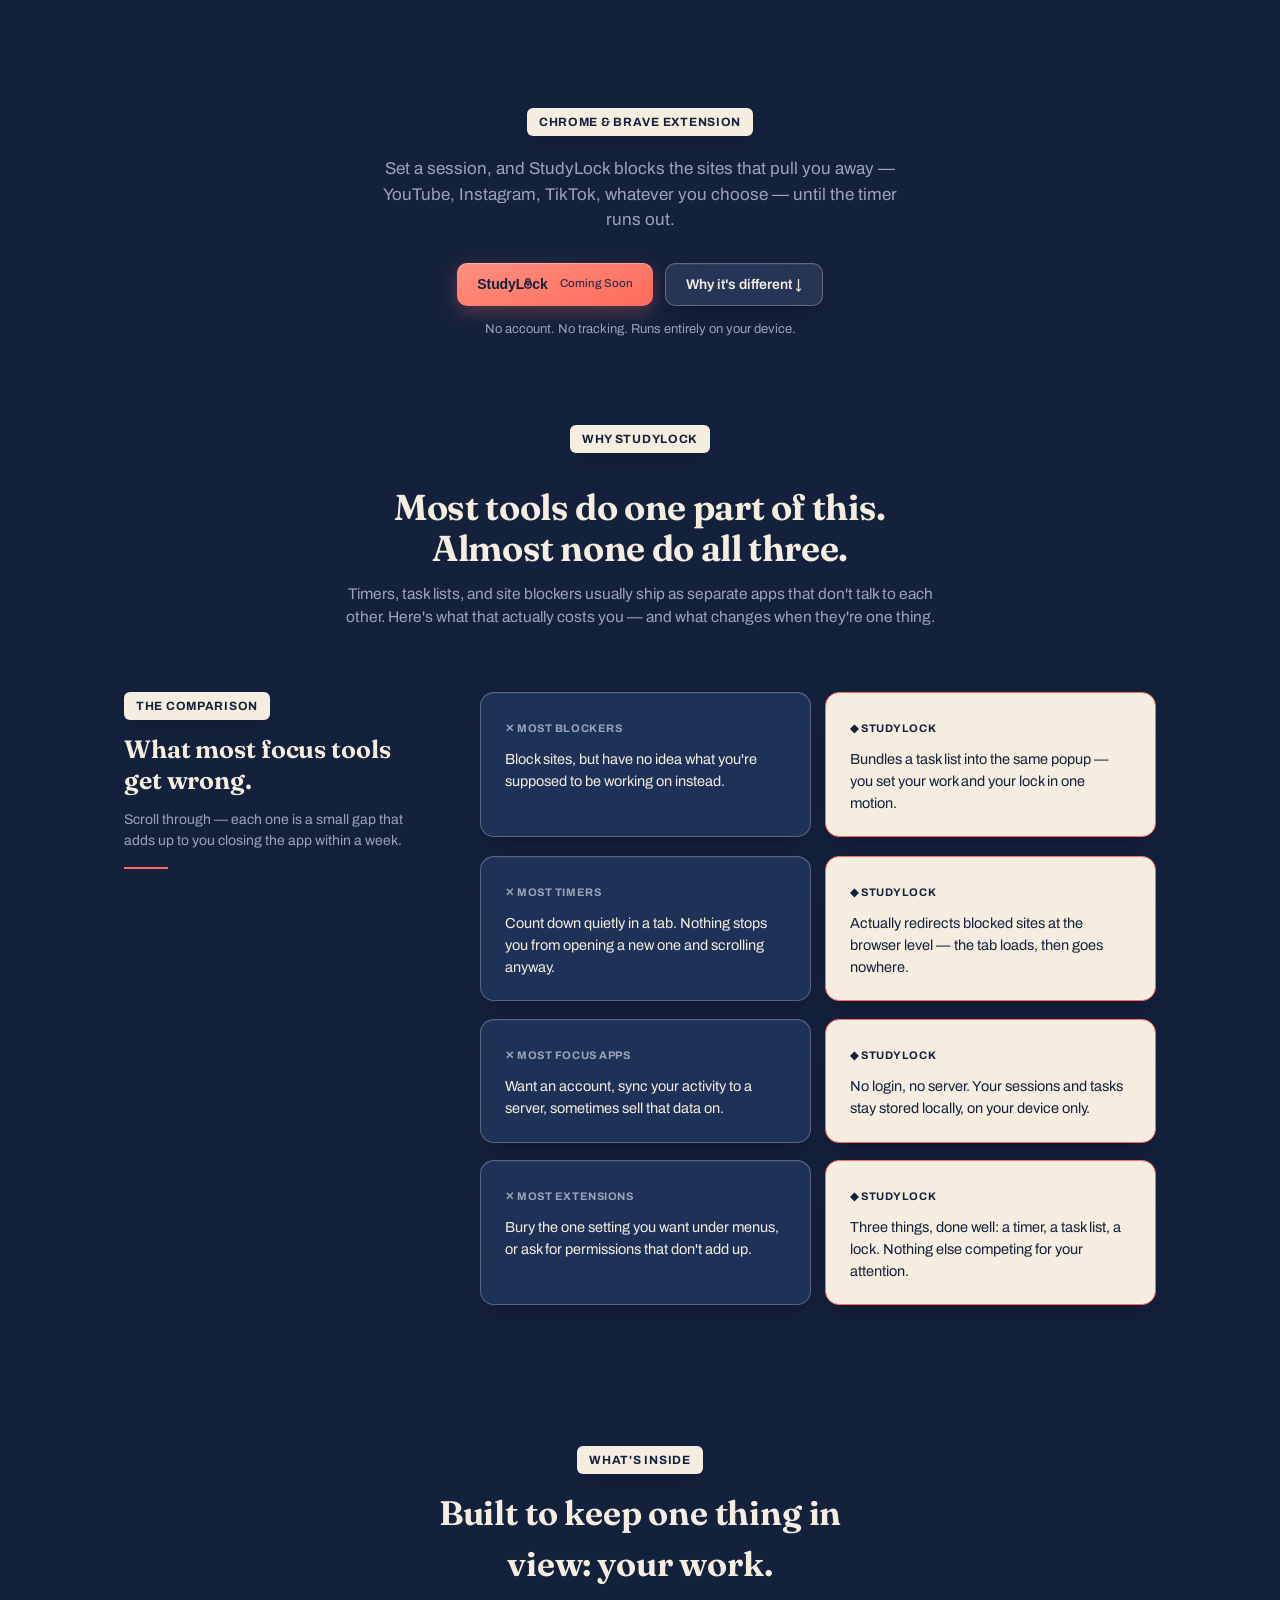
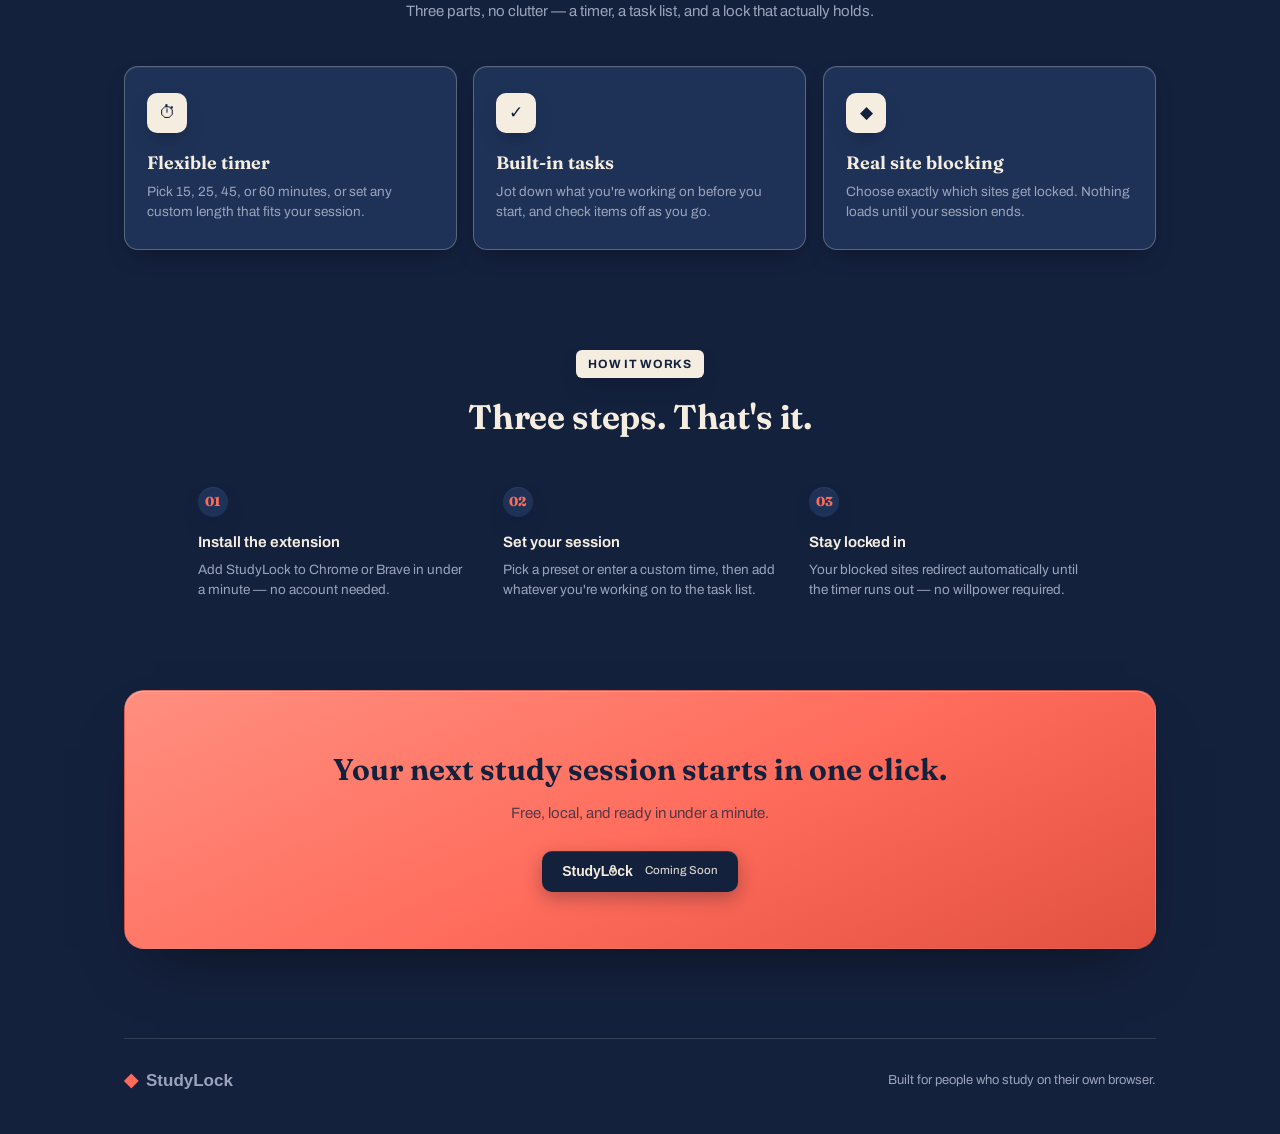
==== commit b89c7bb1: "Add files via upload" ====
--- a/index.html
+++ b/index.html
@@ -6,7 +6,7 @@
 <title>StudyLock — A study timer that actually locks you in</title>
 <link rel="preconnect" href="https://fonts.googleapis.com">
 <link rel="preconnect" href="https://fonts.gstatic.com" crossorigin>
-<link rel="stylesheet" href="https://fonts.googleapis.com/css2?family=Archivo:wght@400;500;600;700;800&family=Plus+Jakarta+Sans:wght@500;600;700;800&display=swap">
+<link rel="stylesheet" href="https://fonts.googleapis.com/css2?family=Archivo:wght@400;500;600;700;800&family=Fraunces:ital,opsz,wght@0,9..144,300..900;1,9..144,300..900&display=swap">
 <link rel="stylesheet" href="styles.css" />
 </head>
 <body>
@@ -45,12 +45,19 @@
 </script>
 <script src="studylock-ui.js"></script>
 
-<header class="hero">
-  <div class="ambient-glow"></div>
-  <div class="ambient-glow-2"></div>
+<div class="hero-pin-wrap">
+  <header class="hero-pin">
+    <div class="ambient-glow"></div>
+    <div class="ambient-glow-2"></div>
+    <div class="wrap">
+      <h1>A study timer that <em>actually</em> locks you in.</h1>
+    </div>
+  </header>
+</div>
+
+<section class="hero-sub">
   <div class="wrap">
     <span class="eyebrow">Chrome &amp; Brave extension</span>
-    <h1>A study timer that <em>actually</em> locks you in.</h1>
     <p class="subhead">Set a session, and StudyLock blocks the sites that pull you away — YouTube, Instagram, TikTok, whatever you choose — until the timer runs out.</p>
     <div class="hero-ctas">
       <a href="app.html" class="btn btn-primary"><span class="wordmark">StudyL<span class="lock-o"></span>ck</span><span class="suffix">Coming Soon</span></a>
@@ -58,7 +65,7 @@
     </div>
     <p class="hero-note">No account. No tracking. Runs entirely on your device.</p>
   </div>
-</header>
+</section>
 
 <section class="compare-section" id="why">
   <div class="wrap">
--- a/styles.css
+++ b/styles.css
@@ -1,43 +1,57 @@
 :root {
-  /* Navy / Cream / Coral — a warm, structured palette */
-  --cream: #F4EDE0;
-  --card: #ECE3D2;
-  --ink: #221E19;
-  --ink-soft: #7A7267;
-  --line: #E1D6C2;
-  --terracotta: #14213D;        /* navy — primary accent (buttons, links, nav) */
-  --terracotta-dark: #0A1428;   /* deep navy — hover states + the CTA band */
-  --terracotta-tint: #DBD6C9;   /* warm navy-on-cream wash, for badges */
-  --coral: #FF6B5B;             /* secondary accent — the single spark color */
-  --coral-dark: #E2503F;
+  /* Navy page, cream + coral/orange accents — a dark glass palette.
+     Canonical colors below; the "legacy" slot names (--cream, --card,
+     --ink, --terracotta, etc.) are kept as aliases pointing at them so
+     every existing var(--terracotta) etc. further down this file keeps
+     working. This file has now been recolored four times without
+     touching the ~1300 lines of component rules — only this block. */
+  --navy: #14213D;
+  --navy-deep: #0A1428;
+  --navy-light: #1E3258;
+  --cream-solid: #F4EDE0;
+  --cream-muted: #9BA3BA;
+  --hairline: rgba(244, 237, 224, 0.14);
+  --coral: #FF6B5B;
+  --coral-light: #FF8F80;
+  --coral-deep: #E2503F;
+
+  /* Legacy slots — unchanged names, new values */
+  --cream: var(--navy);             /* "page background" slot */
+  --card: var(--navy-light);        /* "secondary surface" slot */
+  --ink: var(--cream-solid);        /* "primary text" slot */
+  --ink-soft: var(--cream-muted);   /* "secondary text" slot */
+  --line: var(--hairline);
+  --terracotta: var(--coral);           /* "primary accent" slot */
+  --terracotta-dark: var(--coral-light); /* "accent on dark surface" slot */
+  --terracotta-tint: var(--cream-solid); /* "light chip background" slot */
+  --coral-dark: var(--coral-deep);
   --ease-premium: cubic-bezier(0.16, 1, 0.3, 1);
 
-  /* Liquid-glass surfaces, tinted warm to match the cream ground — the
-     "iOS 26" frosted look: blurred, translucent, a hairline of light at
-     the top edge. */
-  --glass-bg: rgba(244, 237, 224, 0.6);
-  --glass-bg-strong: rgba(244, 237, 224, 0.86);
-  --glass-border: rgba(255, 255, 255, 0.55);
+  /* Liquid-glass surfaces — frosted light panels floating over the navy
+     ground, the "iOS 26" look. */
+  --glass-bg: rgba(244, 237, 224, 0.10);
+  --glass-bg-strong: rgba(244, 237, 224, 0.2);
+  --glass-border: rgba(244, 237, 224, 0.28);
   --glass-blur: 22px;
 
-  /* Type — headlines in a clean, bold grotesque; the logo deliberately
-     stays on the plain system stack (the "older simple font"). */
-  --font-display: 'Plus Jakarta Sans', var(--font-body);
+  /* Type — headlines back in the serif from the reference specimen;
+     the logo stays on the plain system stack (the "older simple font"). */
+  --font-display: 'Fraunces', Georgia, 'Times New Roman', serif;
   --font-body: 'Archivo', -apple-system, "Segoe UI", "Helvetica Neue", Arial, sans-serif;
   --font-logo: -apple-system, "Segoe UI", "Helvetica Neue", Arial, sans-serif;
 
-  /* Radius scale — tighter than the old pill system, but softened back up
-     a little for the claymorphism pass */
   --radius-xs: 6px;
   --radius-sm: 10px;
   --radius-md: 14px;
   --radius-lg: 20px;
 
-  /* Claymorphism shadow pairs — a soft dark shadow + a soft light
-     highlight, opposite corners, for a puffy/tactile surface */
-  --clay-shadow: 9px 9px 22px rgba(34, 30, 25, 0.14), -7px -7px 18px rgba(255, 255, 255, 0.75);
-  --clay-shadow-sm: 5px 5px 12px rgba(34, 30, 25, 0.12), -4px -4px 10px rgba(255, 255, 255, 0.7);
-  --clay-shadow-inset: inset 2px 2px 5px rgba(34, 30, 25, 0.12), inset -2px -2px 5px rgba(255, 255, 255, 0.6);
+  /* Soft tactile depth on dark surfaces — there's no bright ambient light
+     to catch a highlight the way the old cream theme had, so this is a
+     deep contact shadow plus a hairline glass rim instead of a dual
+     offset clay-shadow pair. */
+  --clay-shadow: 0 18px 40px -16px rgba(2, 5, 12, 0.55), inset 0 1px 0 rgba(255, 255, 255, 0.06);
+  --clay-shadow-sm: 0 10px 22px -10px rgba(2, 5, 12, 0.5), inset 0 1px 0 rgba(255, 255, 255, 0.05);
+  --clay-shadow-inset: inset 2px 2px 6px rgba(2, 5, 12, 0.4), inset -1px -1px 3px rgba(255, 255, 255, 0.04);
 }
 
 * { box-sizing: border-box; margin: 0; padding: 0; }
@@ -59,22 +73,22 @@
   padding: 0 24px;
 }
 
-/* NAV — sticky liquid-glass bar */
+/* NAV — sticky liquid-glass bar, a frosted navy pane */
 .site-header {
   position: sticky;
   top: 0;
   z-index: 200;
-  background: rgba(244, 237, 224, 0.5);
+  background: rgba(10, 20, 40, 0.42);
   backdrop-filter: blur(var(--glass-blur)) saturate(180%);
   -webkit-backdrop-filter: blur(var(--glass-blur)) saturate(180%);
-  border-bottom: 1px solid rgba(0, 0, 0, 0);
+  border-bottom: 1px solid rgba(244, 237, 224, 0.05);
   transition: background 0.45s ease, border-color 0.45s ease, box-shadow 0.45s ease;
 }
 
 .site-header.scrolled {
-  background: rgba(244, 237, 224, 0.82);
-  border-bottom-color: rgba(34, 30, 25, 0.1);
-  box-shadow: 0 1px 0 rgba(0, 0, 0, 0.03), 0 16px 32px -24px rgba(0, 0, 0, 0.25);
+  background: rgba(8, 16, 32, 0.78);
+  border-bottom-color: rgba(244, 237, 224, 0.12);
+  box-shadow: 0 1px 0 rgba(0, 0, 0, 0.2), 0 16px 32px -24px rgba(0, 0, 0, 0.6);
 }
 
 nav {
@@ -127,7 +141,7 @@
   font-size: 9px;
   font-weight: 700;
   letter-spacing: 0.03em;
-  color: var(--terracotta-dark);
+  color: var(--navy);
   background: var(--terracotta-tint);
   padding: 1px 5px;
   border-radius: var(--radius-xs);
@@ -163,7 +177,7 @@
   inset: 0;
   left: -75%;
   width: 40%;
-  background: linear-gradient(115deg, transparent, rgba(255, 255, 255, 0.55), transparent);
+  background: linear-gradient(115deg, transparent, rgba(255, 255, 255, 0.4), transparent);
   transform: skewX(-18deg);
   transition: left 0.85s var(--ease-premium);
   pointer-events: none;
@@ -172,21 +186,21 @@
 .btn:hover::before { left: 130%; }
 
 .btn-primary {
-  background: linear-gradient(160deg, #1B2C4F, var(--terracotta));
-  color: #fff;
-  box-shadow: 6px 6px 16px rgba(10, 20, 40, 0.3), inset 0 1px 0 rgba(255, 255, 255, 0.18);
-}
-.btn-primary:hover { background: linear-gradient(160deg, #233A66, var(--terracotta-dark)); box-shadow: 0 10px 24px -10px rgba(0, 0, 0, 0.5), inset 0 1px 0 rgba(255, 255, 255, 0.22); }
+  background: linear-gradient(160deg, var(--coral-light), var(--terracotta));
+  color: var(--navy);
+  box-shadow: 0 6px 18px rgba(255, 107, 91, 0.28), inset 0 1px 0 rgba(255, 255, 255, 0.3);
+}
+.btn-primary:hover { background: linear-gradient(160deg, #FFA193, var(--coral-light)); box-shadow: 0 10px 24px -6px rgba(255, 107, 91, 0.45), inset 0 1px 0 rgba(255, 255, 255, 0.35); }
 
 .btn-ghost {
   background: var(--glass-bg);
   backdrop-filter: blur(var(--glass-blur)) saturate(160%);
   -webkit-backdrop-filter: blur(var(--glass-blur)) saturate(160%);
-  border: 1px solid rgba(255, 255, 255, 0.5);
-  box-shadow: var(--clay-shadow-sm), inset 0 1px 0 rgba(255, 255, 255, 0.5);
+  border: 1px solid var(--glass-border);
+  box-shadow: var(--clay-shadow-sm);
   color: var(--ink);
 }
-.btn-ghost:hover { background: var(--glass-bg-strong); border-color: rgba(20, 33, 61, 0.3); }
+.btn-ghost:hover { background: var(--glass-bg-strong); border-color: rgba(244, 237, 224, 0.4); }
 
 /* NAV CTA — "StudyL[lock]ck — Coming Soon" wordmark button */
 .wordmark { position: relative; z-index: 2; display: inline-flex; align-items: baseline; font-family: var(--font-logo); font-weight: 700; letter-spacing: -0.005em; }
@@ -204,7 +218,43 @@
 .page-header h1 { font-family: var(--font-display); font-size: 40px; font-weight: 650; letter-spacing: -0.01em; margin-bottom: 12px; }
 .page-header p { color: var(--ink-soft); font-size: 15.5px; max-width: 520px; margin: 0 auto; }
 
-/* HERO (home only) */
+/* HERO (home only) — a pinned, full-viewport headline you scroll past.
+   .hero-pin-wrap is taller than the viewport; .hero-pin is sticky inside
+   it, so it stays put while you scroll through that extra height, then
+   releases and scrolls away like any normal element — the Apple
+   product-page "stuck frame" effect, no JS required. */
+.hero-pin-wrap {
+  position: relative;
+  height: 180vh;
+}
+
+.hero-pin {
+  position: sticky;
+  top: 0;
+  height: 100vh;
+  display: flex;
+  align-items: center;
+  justify-content: center;
+  text-align: center;
+  overflow: hidden;
+  background: var(--cream);
+}
+
+.hero-pin .wrap { position: relative; z-index: 1; }
+
+.hero-pin h1 {
+  font-size: clamp(42px, 7.2vw, 92px);
+  max-width: 920px;
+  margin: 0 auto;
+  padding: 0 12px;
+}
+
+.hero-sub {
+  position: relative;
+  padding: 10px 0 56px;
+  text-align: center;
+}
+
 header.hero {
   padding: 64px 0 40px;
   text-align: center;
@@ -216,7 +266,7 @@
   font-weight: 700;
   letter-spacing: 0.06em;
   text-transform: uppercase;
-  color: var(--terracotta-dark);
+  color: var(--navy);
   background: var(--terracotta-tint);
   box-shadow: var(--clay-shadow-sm);
   padding: 5px 12px;
@@ -235,8 +285,8 @@
 }
 
 h1 em {
-  font-style: normal;
-  font-weight: 800;
+  font-style: italic;
+  font-weight: 700;
   color: var(--coral);
 }
 
@@ -268,7 +318,7 @@
   margin: 0 auto;
   border-radius: var(--radius-lg);
   overflow: hidden;
-  border: 1px solid rgba(255, 255, 255, 0.6);
+  border: 1px solid var(--glass-border);
   background: var(--card);
   box-shadow: var(--clay-shadow);
 }
@@ -278,14 +328,14 @@
   align-items: center;
   gap: 10px;
   padding: 12px 16px;
-  background: #E8DFCD;
+  background: var(--navy-deep);
   border-bottom: 1px solid var(--line);
 }
 
 .dots { display: flex; gap: 6px; }
 .dots span {
   width: 10px; height: 10px; border-radius: 50%;
-  background: #D6CBB2;
+  background: rgba(244, 237, 224, 0.18);
 }
 
 .tab-bar {
@@ -325,7 +375,7 @@
 }
 
 .site-content p {
-  color: #9A9184;
+  color: var(--ink-soft);
   font-size: 14px;
   margin-bottom: 16px;
 }
@@ -337,7 +387,7 @@
 }
 
 .thumb {
-  background: #EBE2D0;
+  background: var(--navy-light);
   border-radius: var(--radius-sm);
   aspect-ratio: 16/10;
 }
@@ -356,7 +406,7 @@
   justify-content: center;
   flex-direction: column;
   text-align: center;
-  background: var(--glass-bg-strong);
+  background: rgba(10, 20, 40, 0.75);
   backdrop-filter: blur(var(--glass-blur)) saturate(160%);
   -webkit-backdrop-filter: blur(var(--glass-blur)) saturate(160%);
 }
@@ -425,8 +475,9 @@
 .compare-sticky .divider-line,
 .feedback-card .divider-line { margin-left: 0; margin-right: auto; }
 
-/* ambient drifting glow behind the hero — warm liquid-glass blobs,
-   gently reactive to the cursor via --mx/--my (set in index.html's script) */
+/* ambient drifting glow behind the pinned hero — warm coral + cream
+   liquid-glass blobs, gently reactive to the cursor via --mx/--my (set
+   in index.html's script) */
 .ambient-glow {
   position: absolute;
   top: -260px;
@@ -434,7 +485,7 @@
   width: 900px;
   height: 900px;
   transform: translateX(-50%);
-  background: radial-gradient(circle, rgba(20, 33, 61, 0.055), transparent 70%);
+  background: radial-gradient(circle, rgba(255, 107, 91, 0.16), transparent 70%);
   filter: blur(10px);
   pointer-events: none;
   z-index: 0;
@@ -448,7 +499,7 @@
   width: 560px;
   height: 560px;
   transform: translateX(-50%);
-  background: radial-gradient(circle, rgba(255, 107, 91, 0.08), transparent 72%);
+  background: radial-gradient(circle, rgba(244, 237, 224, 0.08), transparent 72%);
   filter: blur(6px);
   pointer-events: none;
   z-index: 0;
@@ -524,7 +575,7 @@
   content: '';
   position: absolute;
   inset: 0;
-  background: radial-gradient(260px circle at var(--mx, 50%) var(--my, 50%), rgba(20, 33, 61, 0.07), transparent 70%);
+  background: radial-gradient(260px circle at var(--mx, 50%) var(--my, 50%), rgba(244, 237, 224, 0.07), transparent 70%);
   opacity: 0;
   transition: opacity 0.35s ease;
   pointer-events: none;
@@ -534,14 +585,14 @@
 .compare-col {
   border-radius: var(--radius-md);
   padding: 22px 24px;
-  border: 1px solid rgba(255, 255, 255, 0.5);
+  border: 1px solid var(--glass-border);
   box-shadow: var(--clay-shadow-sm);
   transition: transform 0.35s var(--ease-premium), box-shadow 0.35s ease;
 }
 
 .compare-col:hover {
   transform: translateY(-3px);
-  box-shadow: 0 16px 32px -20px rgba(0, 0, 0, 0.25);
+  box-shadow: 0 16px 32px -20px rgba(0, 0, 0, 0.5);
 }
 
 .compare-col.others { background: var(--card); }
@@ -562,7 +613,7 @@
   color: var(--ink-soft);
 }
 
-.compare-col.ours .tag { color: var(--terracotta-dark); }
+.compare-col.ours .tag { color: var(--navy); }
 
 .compare-col p {
   font-size: 14.5px;
@@ -570,6 +621,8 @@
   color: var(--ink);
 }
 
+.compare-col.ours p { color: var(--navy); }
+
 @media (max-width: 780px) {
   .compare-grid { grid-template-columns: 1fr; }
   .compare-sticky { position: static; margin-bottom: 8px; }
@@ -597,7 +650,7 @@
 
 .feature-card {
   background: var(--card);
-  border: 1px solid rgba(255, 255, 255, 0.5);
+  border: 1px solid var(--glass-border);
   border-radius: var(--radius-md);
   box-shadow: var(--clay-shadow-sm);
   padding: 26px 22px;
@@ -606,9 +659,9 @@
 .feature-card .ficon {
   width: 40px; height: 40px;
   border-radius: var(--radius-sm);
-  background: linear-gradient(150deg, var(--terracotta-tint), var(--card));
+  background: var(--terracotta-tint);
   box-shadow: var(--clay-shadow-sm);
-  color: var(--terracotta-dark);
+  color: var(--navy);
   display: flex; align-items: center; justify-content: center;
   font-size: 17px;
   margin-bottom: 16px;
@@ -618,7 +671,7 @@
 .feature-card p { font-size: 13.5px; color: var(--ink-soft); }
 
 .feature-card.link-card { text-decoration: none; display: block; transition: border-color .3s ease, transform .35s var(--ease-premium), box-shadow .35s ease; }
-.feature-card.link-card:hover { border-color: var(--terracotta); transform: translateY(-3px); box-shadow: 0 16px 32px -20px rgba(0, 0, 0, 0.22); }
+.feature-card.link-card:hover { border-color: var(--terracotta); transform: translateY(-3px); box-shadow: 0 16px 32px -20px rgba(0, 0, 0, 0.5); }
 
 .feature-grid .reveal:nth-child(1) { transition-delay: 0ms; }
 .feature-grid .reveal:nth-child(2) { transition-delay: 90ms; }
@@ -663,28 +716,30 @@
 .step h4 { font-size: 15px; margin-bottom: 6px; font-weight: 650; }
 .step p { font-size: 13.5px; color: var(--ink-soft); }
 
-/* CTA BAND */
+/* CTA BAND — the closing moment: a bold coral block against the navy
+   page, inverted so the button inside reads as navy-on-coral. */
 .cta-band {
-  background: linear-gradient(165deg, #1B2C4F 0%, var(--terracotta-dark) 60%, #060D1A 100%);
-  color: var(--cream);
+  background: linear-gradient(155deg, var(--coral-light) 0%, var(--coral) 55%, var(--coral-deep) 100%);
+  color: var(--navy);
   border-radius: var(--radius-lg);
-  border: 1px solid rgba(255, 255, 255, 0.08);
-  box-shadow: 0 30px 60px -30px rgba(0, 0, 0, 0.5), inset 0 1px 0 rgba(255, 255, 255, 0.12);
+  border: 1px solid rgba(20, 33, 61, 0.1);
+  box-shadow: 0 30px 60px -30px rgba(0, 0, 0, 0.55), inset 0 1px 0 rgba(255, 255, 255, 0.25);
   max-width: 1032px;
   margin: 0 auto 90px;
   padding: 56px 40px;
   text-align: center;
 }
 
-.cta-band h2 { font-family: var(--font-display); font-size: 30px; font-weight: 650; margin-bottom: 10px; }
-.cta-band p { color: #B9B2A0; font-size: 15px; margin-bottom: 26px; }
-
-/* on the dark band, invert to a light glass pill so it still reads as "primary" */
+.cta-band h2 { font-family: var(--font-display); font-size: 30px; font-weight: 650; margin-bottom: 10px; color: var(--navy); }
+.cta-band p { color: rgba(20, 33, 61, 0.72); font-size: 15px; margin-bottom: 26px; }
+
+/* on the coral band, invert to a solid navy pill so it still reads as "primary" */
 .cta-band .btn-primary {
-  background: rgba(244, 237, 224, 0.94);
-  color: var(--terracotta);
-}
-.cta-band .btn-primary:hover { background: #fff; box-shadow: 0 10px 24px -10px rgba(0, 0, 0, 0.55); }
+  background: var(--navy);
+  color: var(--cream-solid);
+  box-shadow: 0 6px 18px rgba(10, 20, 40, 0.3), inset 0 1px 0 rgba(255, 255, 255, 0.1);
+}
+.cta-band .btn-primary:hover { background: var(--navy-deep); box-shadow: 0 10px 24px -10px rgba(0, 0, 0, 0.55); }
 
 /* FOOTER */
 footer {
@@ -713,7 +768,7 @@
   margin: 0 auto;
   border-radius: var(--radius-lg);
   overflow: hidden;
-  border: 1px solid rgba(255, 255, 255, 0.6);
+  border: 1px solid var(--glass-border);
   background: var(--card);
   box-shadow: var(--clay-shadow);
 }
@@ -723,7 +778,7 @@
   align-items: center;
   gap: 8px;
   padding: 10px 14px;
-  background: #E8DFCD;
+  background: var(--navy-deep);
   border-bottom: 1px solid var(--line);
   font-size: 11px;
   color: var(--ink-soft);
@@ -795,7 +850,7 @@
   transition: background .15s ease, color .15s ease, transform .1s ease;
 }
 
-.mini-preset-btn.active { background: var(--terracotta); border-color: var(--terracotta); color: #fff; }
+.mini-preset-btn.active { background: var(--terracotta); border-color: var(--terracotta); color: var(--navy); }
 
 /* mini task demo elements */
 .mini-task-input-row {
@@ -821,7 +876,7 @@
   border: none;
   border-radius: var(--radius-sm);
   background: var(--terracotta);
-  color: #fff;
+  color: var(--navy);
   font-size: 16px;
   font-weight: 600;
 }
@@ -907,7 +962,7 @@
 
 .founder-card {
   background: var(--card);
-  border: 1px solid rgba(255, 255, 255, 0.5);
+  border: 1px solid var(--glass-border);
   border-radius: var(--radius-lg);
   box-shadow: var(--clay-shadow);
   padding: 40px;
@@ -918,13 +973,13 @@
   width: 184px; height: 245px;
   border-radius: var(--radius-md);
   background: var(--terracotta-tint);
-  color: var(--terracotta-dark);
+  color: var(--navy);
   font-size: 28px;
   font-weight: 650;
   display: flex; align-items: center; justify-content: center;
   margin: 0 auto 20px;
   overflow: hidden;
-  box-shadow: 0 16px 34px -18px rgba(0, 0, 0, 0.35);
+  box-shadow: 0 16px 34px -18px rgba(0, 0, 0, 0.5);
 }
 
 .founder-avatar img {
@@ -974,7 +1029,7 @@
   display: flex;
   align-items: center;
   justify-content: center;
-  color: #fff;
+  color: var(--navy);
   font-size: 16px;
   font-weight: 600;
   transition: transform 0.15s ease;
@@ -999,8 +1054,8 @@
   position: absolute;
   top: 22px;
   left: 0;
-  background: var(--ink);
-  color: var(--cream);
+  background: var(--navy-deep);
+  color: var(--cream-solid);
   font-size: 12px;
   padding: 8px 12px;
   border-radius: var(--radius-sm);
@@ -1023,8 +1078,8 @@
 
 .correct-panel-inner {
   margin-top: 14px;
-  background: #EAF1E6;
-  border: 1px solid #B9D4AE;
+  background: rgba(104, 191, 122, 0.12);
+  border: 1px solid rgba(104, 191, 122, 0.35);
   border-radius: var(--radius-sm);
   padding: 12px 14px;
   display: flex;
@@ -1032,8 +1087,8 @@
   align-items: flex-start;
 }
 
-.correct-title { font-size: 13.5px; font-weight: 600; color: #2E5B39; }
-.correct-sub { font-size: 12px; color: #4A6E52; margin-top: 2px; }
+.correct-title { font-size: 13.5px; font-weight: 600; color: #8FDBA0; }
+.correct-sub { font-size: 12px; color: #B6E8C0; margin-top: 2px; }
 
 /* UPLOAD & GENERATE DEMO (app page) */
 @keyframes uploadSpin { to { transform: rotate(360deg); } }
@@ -1053,7 +1108,7 @@
   transition: border-color 0.3s ease, background 0.3s ease;
 }
 
-.dropzone.hover { border-color: var(--terracotta); background: var(--terracotta-tint); }
+.dropzone.hover { border-color: var(--terracotta); background: rgba(255, 107, 91, 0.1); }
 
 .upload-icon-circle {
   width: 36px;
@@ -1132,7 +1187,7 @@
   max-width: 560px;
   margin: 0 auto;
   background: var(--card);
-  border: 1px solid rgba(255, 255, 255, 0.5);
+  border: 1px solid var(--glass-border);
   border-radius: var(--radius-lg);
   box-shadow: var(--clay-shadow);
   padding: 40px;
@@ -1208,9 +1263,9 @@
 .soon-icon {
   width: 56px; height: 56px;
   border-radius: var(--radius-md);
-  background: linear-gradient(150deg, var(--terracotta-tint), var(--card));
+  background: var(--terracotta-tint);
   box-shadow: var(--clay-shadow-sm);
-  color: var(--terracotta-dark);
+  color: var(--navy);
   font-size: 24px;
   display: flex; align-items: center; justify-content: center;
   margin: 0 auto 20px;
@@ -1221,6 +1276,9 @@
 
 @media (max-width: 720px) {
   h1 { font-size: 34px; }
+
+  .hero-pin-wrap { height: 150vh; }
+  .hero-pin h1 { font-size: clamp(32px, 9vw, 54px); }
 
   .nav-toggle { display: block; }
 
@@ -1237,7 +1295,7 @@
     border: 1px solid var(--line);
     border-radius: var(--radius-md);
     padding: 8px;
-    box-shadow: 0 16px 32px -16px rgba(0, 0, 0, 0.3);
+    box-shadow: 0 16px 32px -16px rgba(0, 0, 0, 0.5);
     max-height: 0;
     opacity: 0;
     overflow: hidden;
@@ -1259,8 +1317,8 @@
     border-radius: var(--radius-sm);
   }
 
-  .nav-links a.active { background: var(--terracotta-tint); }
-  .nav-links a:hover { background: var(--cream); }
+  .nav-links a.active { background: var(--terracotta-tint); color: var(--navy); }
+  .nav-links a:hover { background: rgba(244, 237, 224, 0.06); }
 
   header.hero { padding: 44px 0 32px; }
   .hero-ctas { flex-direction: column; }
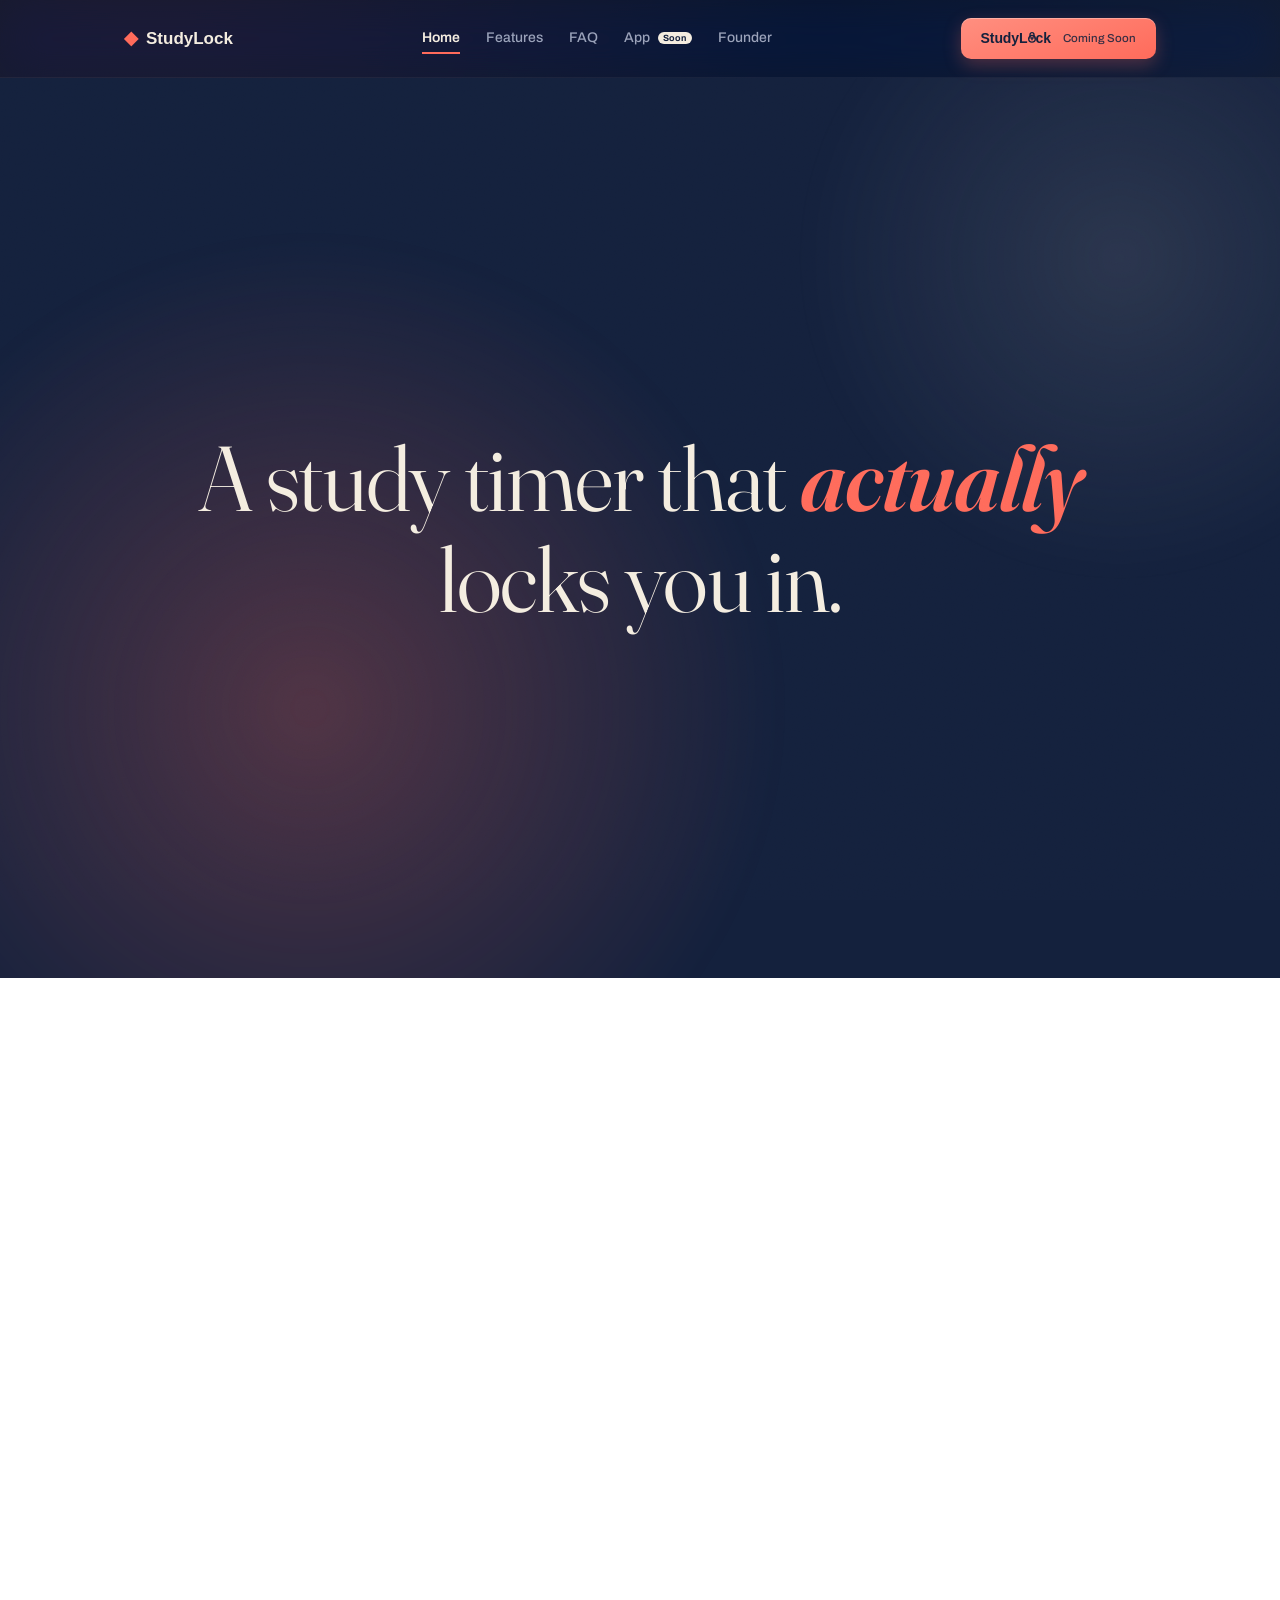
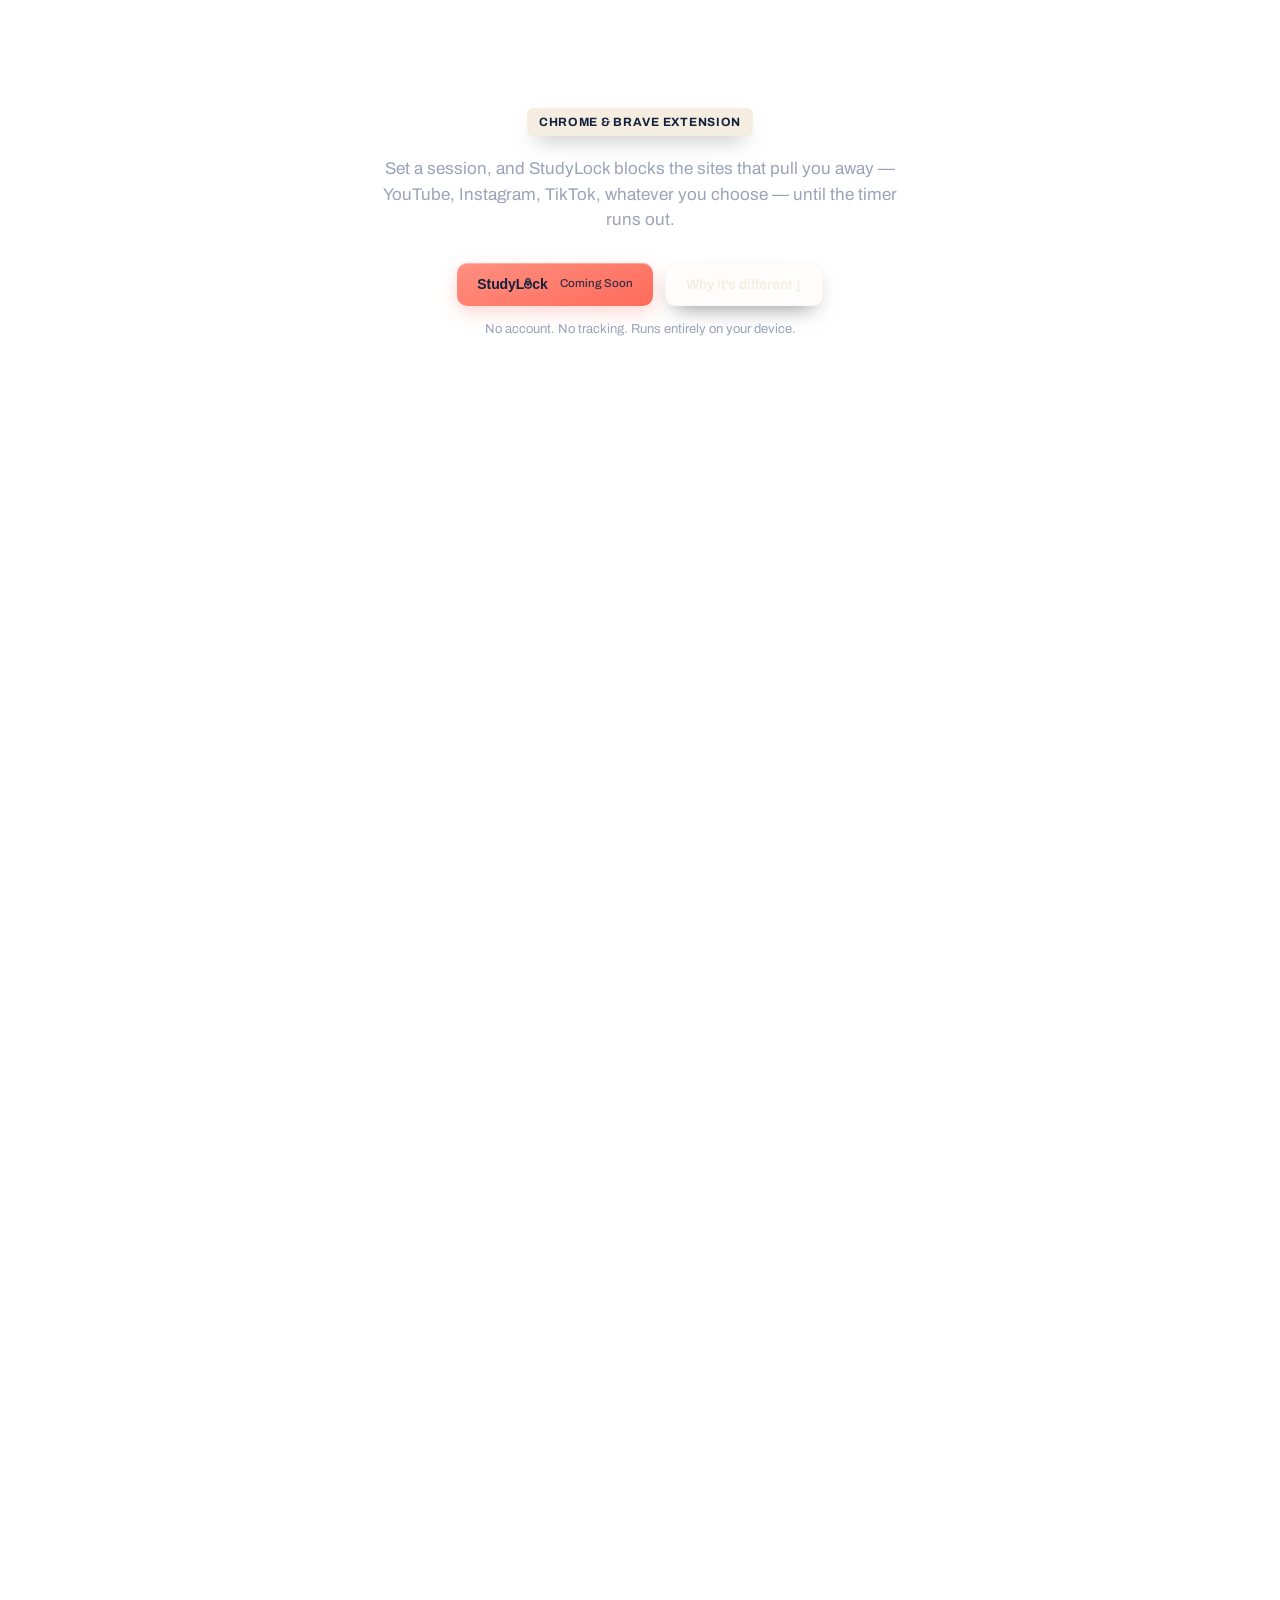
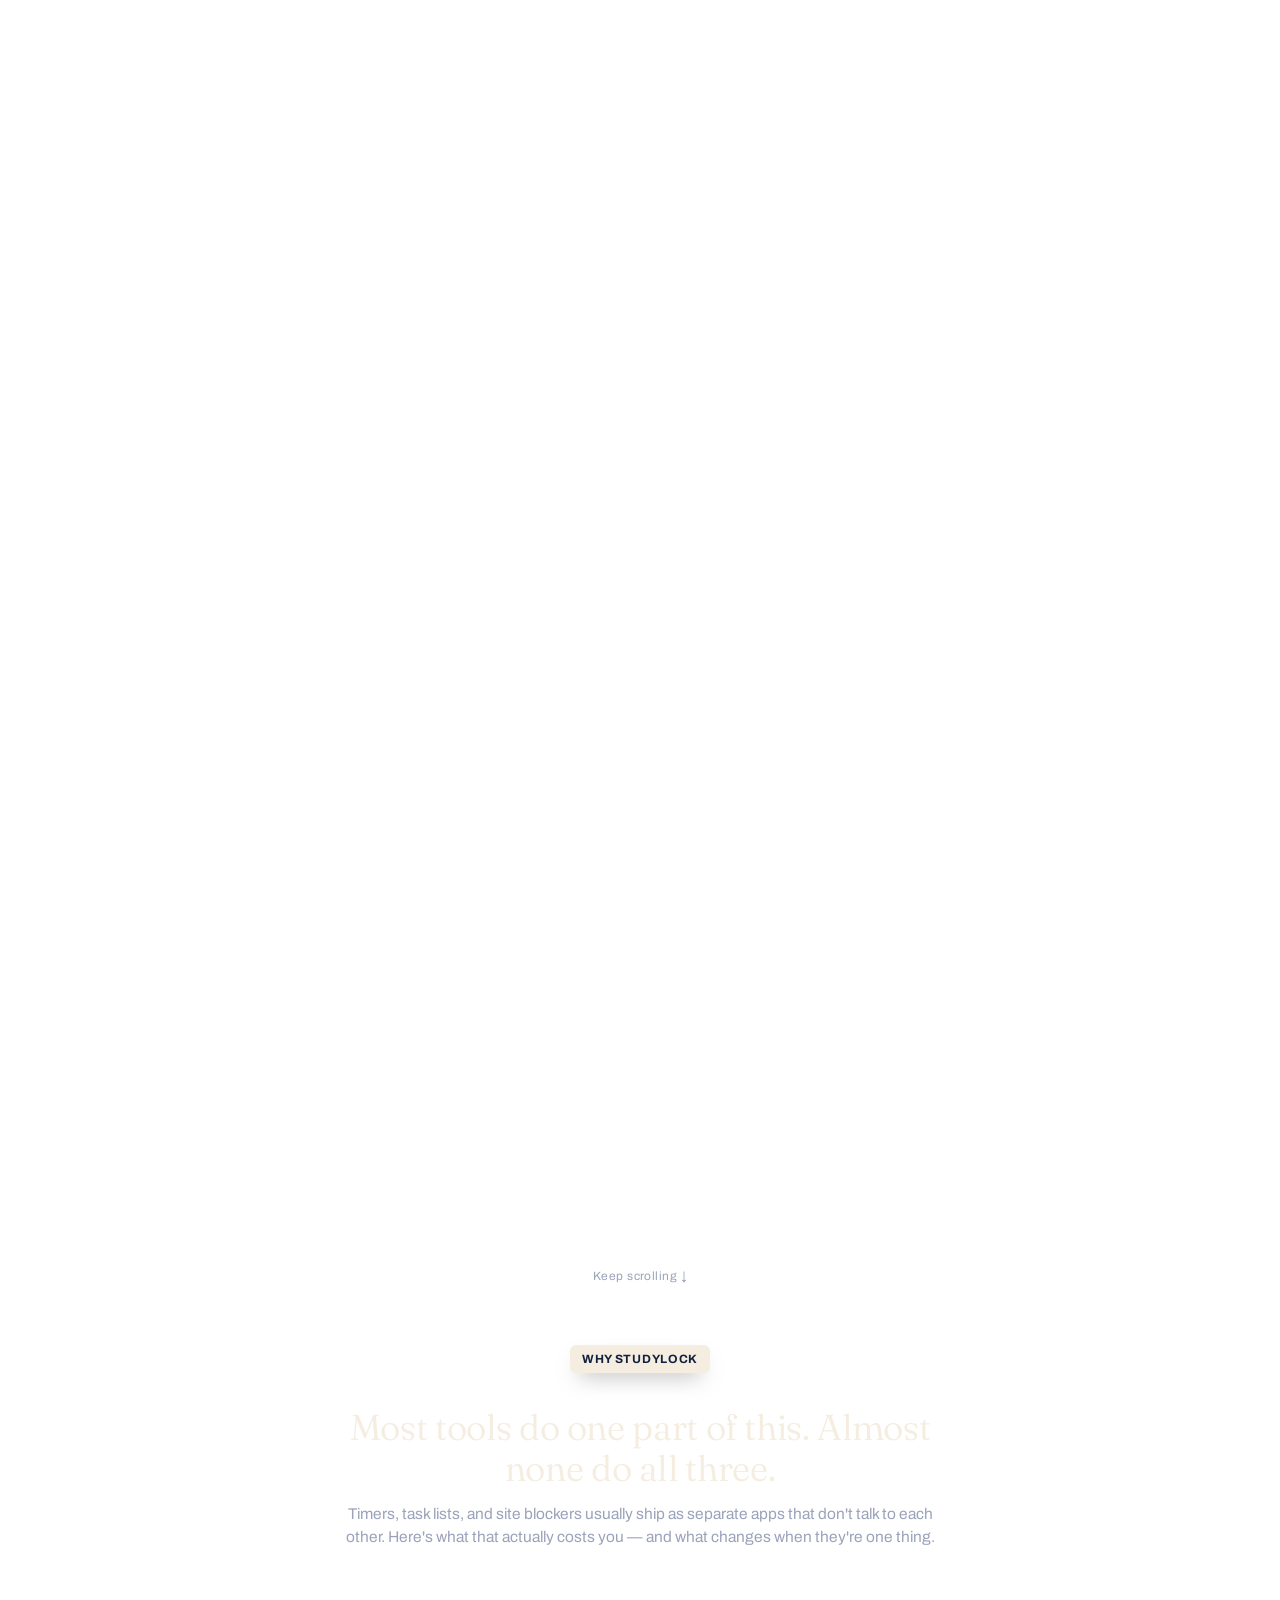
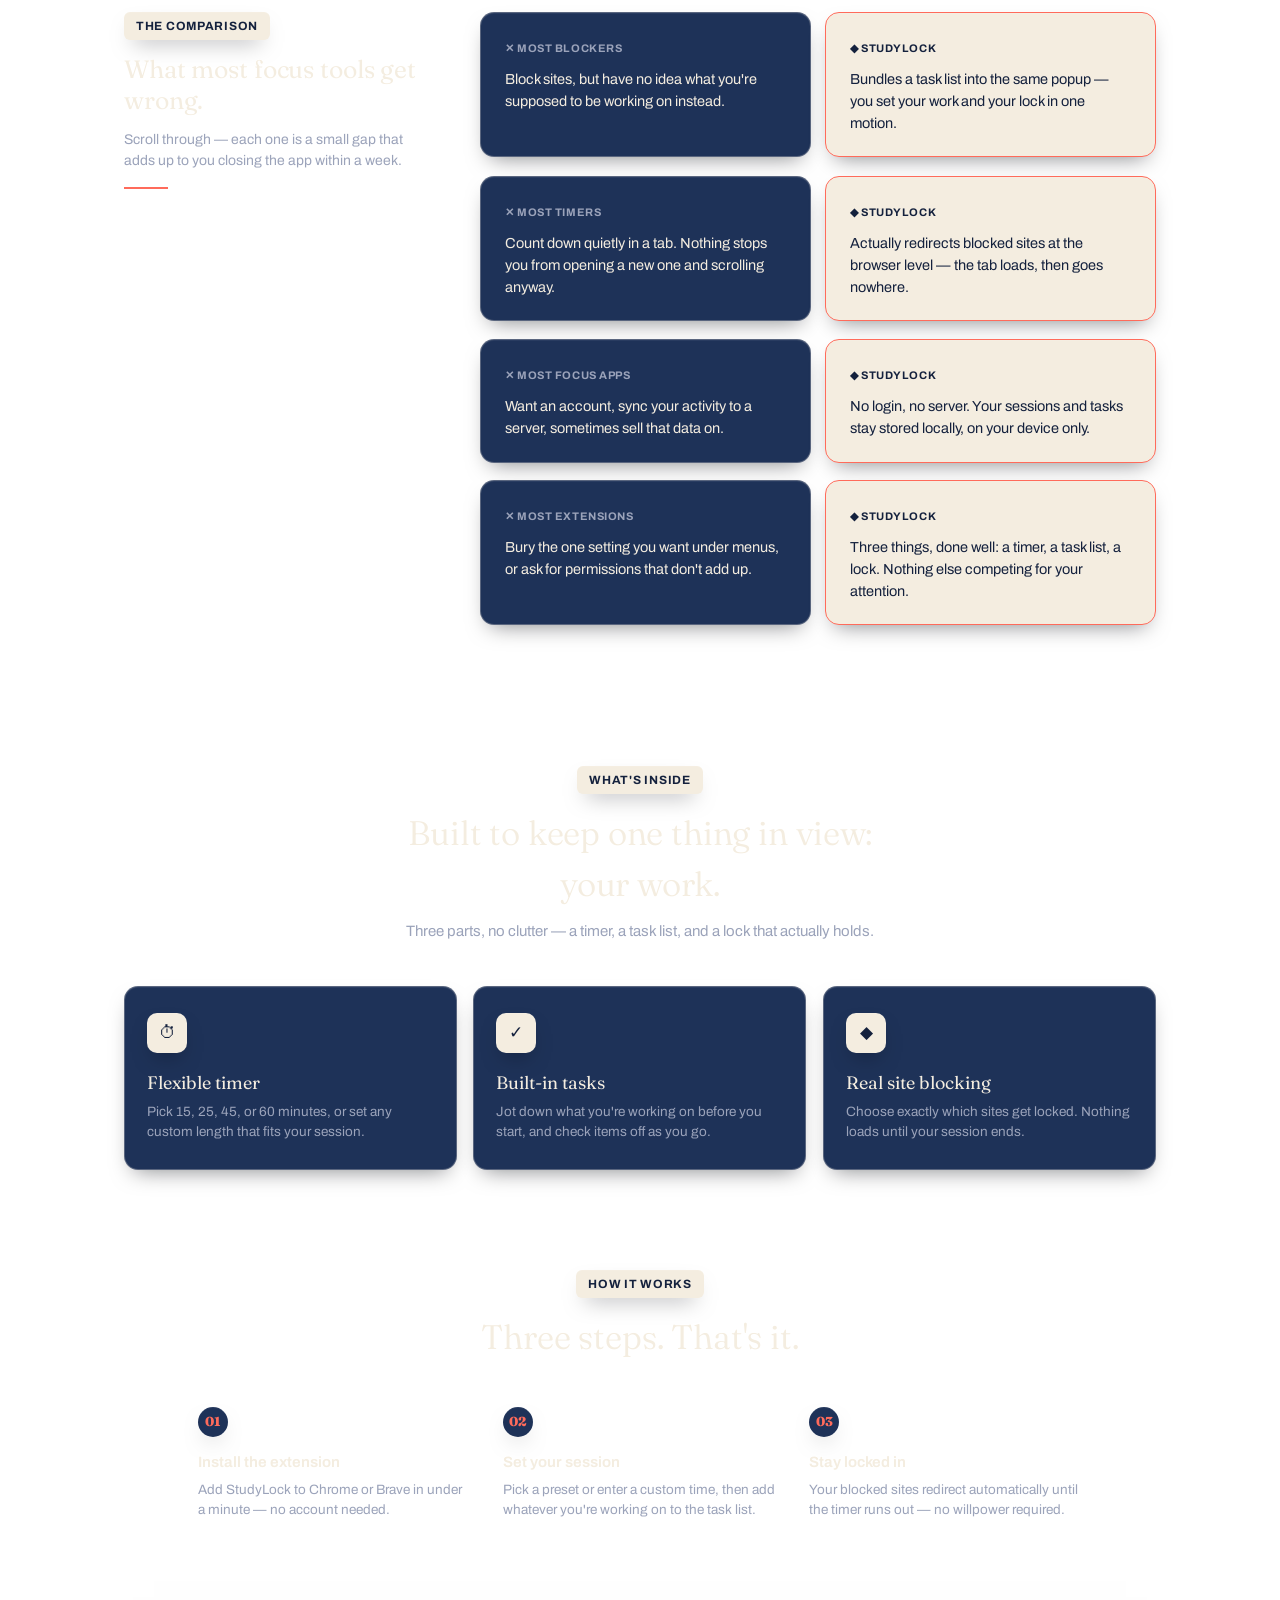
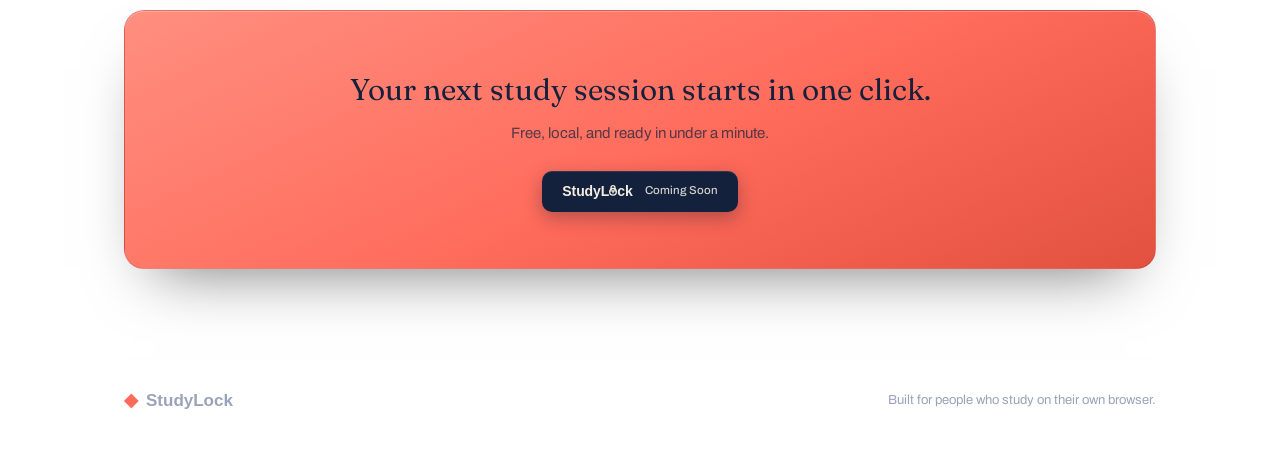
==== commit 44f4e2e5: "Add files via upload" ====
--- a/index.html
+++ b/index.html
@@ -67,6 +67,42 @@
   </div>
 </section>
 
+<section class="laptop-zoom" id="laptopZoom">
+  <div class="laptop-stage">
+    <div class="laptop-rig">
+      <div class="laptop-lid">
+        <div class="laptop-screen">
+          <div class="browser-chrome">
+            <div class="dots"><span></span><span></span><span></span></div>
+            <div class="tab-bar"><div class="tab active">youtube.com</div></div>
+          </div>
+          <div class="browser-body locked">
+            <div class="site-content">
+              <h3>YouTube</h3>
+              <p>Recommended for you</p>
+              <div class="thumb-grid">
+                <div class="thumb"></div>
+                <div class="thumb"></div>
+                <div class="thumb"></div>
+              </div>
+            </div>
+            <div class="lock-overlay">
+              <div class="lock-icon">◆</div>
+              <h4>Site locked</h4>
+              <p>Back to work — 18:42 left</p>
+            </div>
+          </div>
+        </div>
+        <div class="laptop-notch"></div>
+      </div>
+      <div class="laptop-base">
+        <div class="laptop-hinge"></div>
+      </div>
+    </div>
+  </div>
+  <p class="laptop-hint">Keep scrolling ↓</p>
+</section>
+
 <section class="compare-section" id="why">
   <div class="wrap">
     <div class="compare-intro reveal">
--- a/styles.css
+++ b/styles.css
@@ -60,9 +60,27 @@
 
 body {
   font-family: var(--font-body);
-  background: var(--cream);
+  background:
+    radial-gradient(1100px 760px at 12% -8%, rgba(255, 107, 91, 0.12), transparent 60%),
+    radial-gradient(900px 680px at 104% 6%, rgba(244, 237, 224, 0.05), transparent 55%),
+    linear-gradient(180deg, #0D1830 0%, var(--navy) 30%, #101D38 100%);
+  background-attachment: fixed;
   color: var(--ink);
   line-height: 1.5;
+  position: relative;
+}
+
+/* subtle film-grain texture over the whole page, so the navy ground reads
+   as a textured surface rather than a flat fill */
+body::before {
+  content: '';
+  position: fixed;
+  inset: 0;
+  z-index: 1;
+  pointer-events: none;
+  opacity: 0.05;
+  mix-blend-mode: overlay;
+  background-image: url("data:image/svg+xml;utf8,<svg xmlns='http://www.w3.org/2000/svg' width='140' height='140'><filter id='n'><feTurbulence type='fractalNoise' baseFrequency='0.85' numOctaves='2' stitchTiles='stitch'/></filter><rect width='100%25' height='100%25' filter='url(%23n)'/></svg>");
 }
 
 a { color: inherit; }
@@ -215,7 +233,7 @@
 }
 
 .page-header .eyebrow { margin-bottom: 16px; }
-.page-header h1 { font-family: var(--font-display); font-size: 40px; font-weight: 650; letter-spacing: -0.01em; margin-bottom: 12px; }
+.page-header h1 { font-family: var(--font-display); font-size: 40px; font-weight: 380; letter-spacing: -0.01em; margin-bottom: 12px; }
 .page-header p { color: var(--ink-soft); font-size: 15.5px; max-width: 520px; margin: 0 auto; }
 
 /* HERO (home only) — a pinned, full-viewport headline you scroll past.
@@ -253,6 +271,93 @@
   position: relative;
   padding: 10px 0 56px;
   text-align: center;
+}
+
+/* LAPTOP ZOOM — a scroll-scrubbed intro: a laptop rises and its lid opens,
+   then as you keep scrolling the whole rig scales up so the screen fills
+   the frame, handing off into the comparison section underneath. Driven
+   entirely by scroll position (see initLaptopZoom in studylock-ui.js) —
+   no autoplay, it only moves while you're scrolling. */
+.laptop-zoom {
+  position: relative;
+  height: 280vh;
+}
+
+.laptop-stage {
+  position: sticky;
+  top: 0;
+  height: 100vh;
+  display: flex;
+  align-items: center;
+  justify-content: center;
+  overflow: hidden;
+  perspective: 1800px;
+}
+
+.laptop-rig {
+  position: relative;
+  width: min(760px, 82vw);
+  opacity: 0;
+  transform-origin: 50% 32%;
+  transform-style: preserve-3d;
+  will-change: transform, opacity;
+}
+
+.laptop-lid {
+  position: relative;
+  transform-origin: 50% 100%;
+  transform: rotateX(-92deg);
+  will-change: transform;
+}
+
+.laptop-screen {
+  border-radius: 14px 14px 3px 3px;
+  overflow: hidden;
+  border: 10px solid #05070D;
+  background: var(--navy-deep);
+  box-shadow: 0 50px 100px -30px rgba(0, 0, 0, 0.75);
+}
+
+.laptop-screen .browser-body { min-height: 260px; }
+
+.laptop-notch {
+  width: 64px;
+  height: 9px;
+  background: #05070D;
+  margin: 0 auto;
+  border-radius: 0 0 7px 7px;
+}
+
+.laptop-base {
+  width: 112%;
+  margin-left: -6%;
+  height: 16px;
+  background: linear-gradient(180deg, #1C2740, #060A14);
+  border-radius: 0 0 12px 12px;
+  box-shadow: 0 24px 50px -14px rgba(0, 0, 0, 0.65);
+}
+
+.laptop-hinge {
+  height: 4px;
+  margin: 0 22%;
+  background: #05070D;
+  border-radius: 2px;
+}
+
+.laptop-hint {
+  position: absolute;
+  bottom: 30px;
+  left: 50%;
+  transform: translateX(-50%);
+  font-size: 12px;
+  letter-spacing: 0.04em;
+  color: var(--ink-soft);
+  z-index: 1;
+}
+
+@media (max-width: 720px) {
+  .laptop-zoom { height: 190vh; }
+  .laptop-rig { width: 88vw; }
 }
 
 header.hero {
@@ -277,7 +382,7 @@
 h1 {
   font-family: var(--font-display);
   font-size: 52px;
-  font-weight: 650;
+  font-weight: 340;
   letter-spacing: -0.015em;
   line-height: 1.1;
   max-width: 720px;
@@ -286,7 +391,7 @@
 
 h1 em {
   font-style: italic;
-  font-weight: 700;
+  font-weight: 600;
   color: var(--coral);
 }
 
@@ -425,7 +530,7 @@
   margin-bottom: 14px;
 }
 
-.lock-overlay h4 { font-family: var(--font-display); font-size: 18px; margin-bottom: 4px; font-weight: 650; }
+.lock-overlay h4 { font-family: var(--font-display); font-size: 18px; margin-bottom: 4px; font-weight: 380; }
 .lock-overlay p { font-size: 13px; color: var(--ink-soft); }
 
 .demo-controls {
@@ -480,13 +585,12 @@
    in index.html's script) */
 .ambient-glow {
   position: absolute;
-  top: -260px;
-  left: 50%;
-  width: 900px;
-  height: 900px;
-  transform: translateX(-50%);
-  background: radial-gradient(circle, rgba(255, 107, 91, 0.16), transparent 70%);
-  filter: blur(10px);
+  bottom: -220px;
+  left: -180px;
+  width: 980px;
+  height: 980px;
+  background: radial-gradient(circle, rgba(255, 107, 91, 0.26), transparent 68%);
+  filter: blur(14px);
   pointer-events: none;
   z-index: 0;
   animation: driftGlow 18s ease-in-out infinite alternate;
@@ -494,22 +598,22 @@
 
 .ambient-glow-2 {
   position: absolute;
-  top: -120px;
-  left: calc(50% + var(--mx, 0px));
-  width: 560px;
-  height: 560px;
-  transform: translateX(-50%);
-  background: radial-gradient(circle, rgba(244, 237, 224, 0.08), transparent 72%);
-  filter: blur(6px);
+  top: -140px;
+  right: -160px;
+  left: auto;
+  width: 640px;
+  height: 640px;
+  background: radial-gradient(circle, rgba(244, 237, 224, 0.1), transparent 72%);
+  filter: blur(8px);
   pointer-events: none;
   z-index: 0;
-  transition: left 1.4s var(--ease-premium);
-  animation: driftGlow 12s ease-in-out infinite alternate-reverse;
+  transform: translateX(var(--mx, 0px));
+  transition: transform 1.4s var(--ease-premium);
 }
 
 @keyframes driftGlow {
-  from { transform: translate(-52%, 0) scale(1); }
-  to { transform: translate(-48%, 24px) scale(1.06); }
+  from { transform: translate(0, 0) scale(1); }
+  to { transform: translate(18px, -22px) scale(1.07); }
 }
 
 header.hero { position: relative; overflow: hidden; }
@@ -527,7 +631,7 @@
 .compare-intro h2 {
   font-family: var(--font-display);
   font-size: 36px;
-  font-weight: 650;
+  font-weight: 340;
   letter-spacing: -0.01em;
   line-height: 1.15;
   margin: 14px 0 12px;
@@ -548,7 +652,7 @@
 }
 
 .compare-sticky .eyebrow { margin-bottom: 14px; }
-.compare-sticky h3 { font-family: var(--font-display); font-size: 25px; font-weight: 650; letter-spacing: -0.005em; margin-bottom: 12px; line-height: 1.25; }
+.compare-sticky h3 { font-family: var(--font-display); font-size: 25px; font-weight: 380; letter-spacing: -0.005em; margin-bottom: 12px; line-height: 1.25; }
 .compare-sticky p { color: var(--ink-soft); font-size: 14px; }
 
 .compare-rows {
@@ -639,7 +743,7 @@
 }
 
 .section-head .eyebrow { margin-bottom: 14px; }
-.section-head h2 { font-family: var(--font-display); font-size: 34px; font-weight: 650; letter-spacing: -0.005em; margin-bottom: 10px; }
+.section-head h2 { font-family: var(--font-display); font-size: 34px; font-weight: 340; letter-spacing: -0.005em; margin-bottom: 10px; }
 .section-head p { color: var(--ink-soft); font-size: 15px; }
 
 .feature-grid {
@@ -667,7 +771,7 @@
   margin-bottom: 16px;
 }
 
-.feature-card h3 { font-family: var(--font-display); font-size: 18px; margin-bottom: 6px; font-weight: 650; }
+.feature-card h3 { font-family: var(--font-display); font-size: 18px; margin-bottom: 6px; font-weight: 380; }
 .feature-card p { font-size: 13.5px; color: var(--ink-soft); }
 
 .feature-card.link-card { text-decoration: none; display: block; transition: border-color .3s ease, transform .35s var(--ease-premium), box-shadow .35s ease; }
@@ -730,7 +834,7 @@
   text-align: center;
 }
 
-.cta-band h2 { font-family: var(--font-display); font-size: 30px; font-weight: 650; margin-bottom: 10px; color: var(--navy); }
+.cta-band h2 { font-family: var(--font-display); font-size: 30px; font-weight: 380; margin-bottom: 10px; color: var(--navy); }
 .cta-band p { color: rgba(20, 33, 61, 0.72); font-size: 15px; margin-bottom: 26px; }
 
 /* on the coral band, invert to a solid navy pill so it still reads as "primary" */
@@ -760,7 +864,7 @@
   margin: 0 auto 20px;
 }
 
-.demo-block-head h3 { font-family: var(--font-display); font-size: 22px; font-weight: 650; margin-bottom: 6px; }
+.demo-block-head h3 { font-family: var(--font-display); font-size: 22px; font-weight: 380; margin-bottom: 6px; }
 .demo-block-head p { color: var(--ink-soft); font-size: 14px; }
 
 .device-frame {
@@ -990,7 +1094,7 @@
   border-radius: var(--radius-md);
 }
 
-.founder-card h2 { font-family: var(--font-display); font-size: 25px; font-weight: 650; margin-bottom: 4px; }
+.founder-card h2 { font-family: var(--font-display); font-size: 25px; font-weight: 380; margin-bottom: 4px; }
 .founder-role { color: var(--terracotta-dark); font-size: 13px; font-weight: 600; margin-bottom: 20px; }
 .founder-card p.bio { font-size: 14.5px; color: var(--ink); text-align: left; margin-bottom: 16px; }
 .founder-card p.bio:last-child { margin-bottom: 0; }
@@ -1195,7 +1299,7 @@
 }
 
 .feedback-card .eyebrow { margin-bottom: 14px; }
-.feedback-card h3 { font-family: var(--font-display); font-size: 23px; font-weight: 650; margin-bottom: 8px; }
+.feedback-card h3 { font-family: var(--font-display); font-size: 23px; font-weight: 380; margin-bottom: 8px; }
 .feedback-sub { color: var(--ink-soft); font-size: 14px; margin-bottom: 24px; }
 
 .feedback-form { text-align: left; }
@@ -1271,7 +1375,7 @@
   margin: 0 auto 20px;
 }
 
-.soon-card h2 { font-family: var(--font-display); font-size: 25px; font-weight: 650; margin-bottom: 10px; }
+.soon-card h2 { font-family: var(--font-display); font-size: 25px; font-weight: 380; margin-bottom: 10px; }
 .soon-card p { color: var(--ink-soft); font-size: 14.5px; margin-bottom: 6px; }
 
 @media (max-width: 720px) {
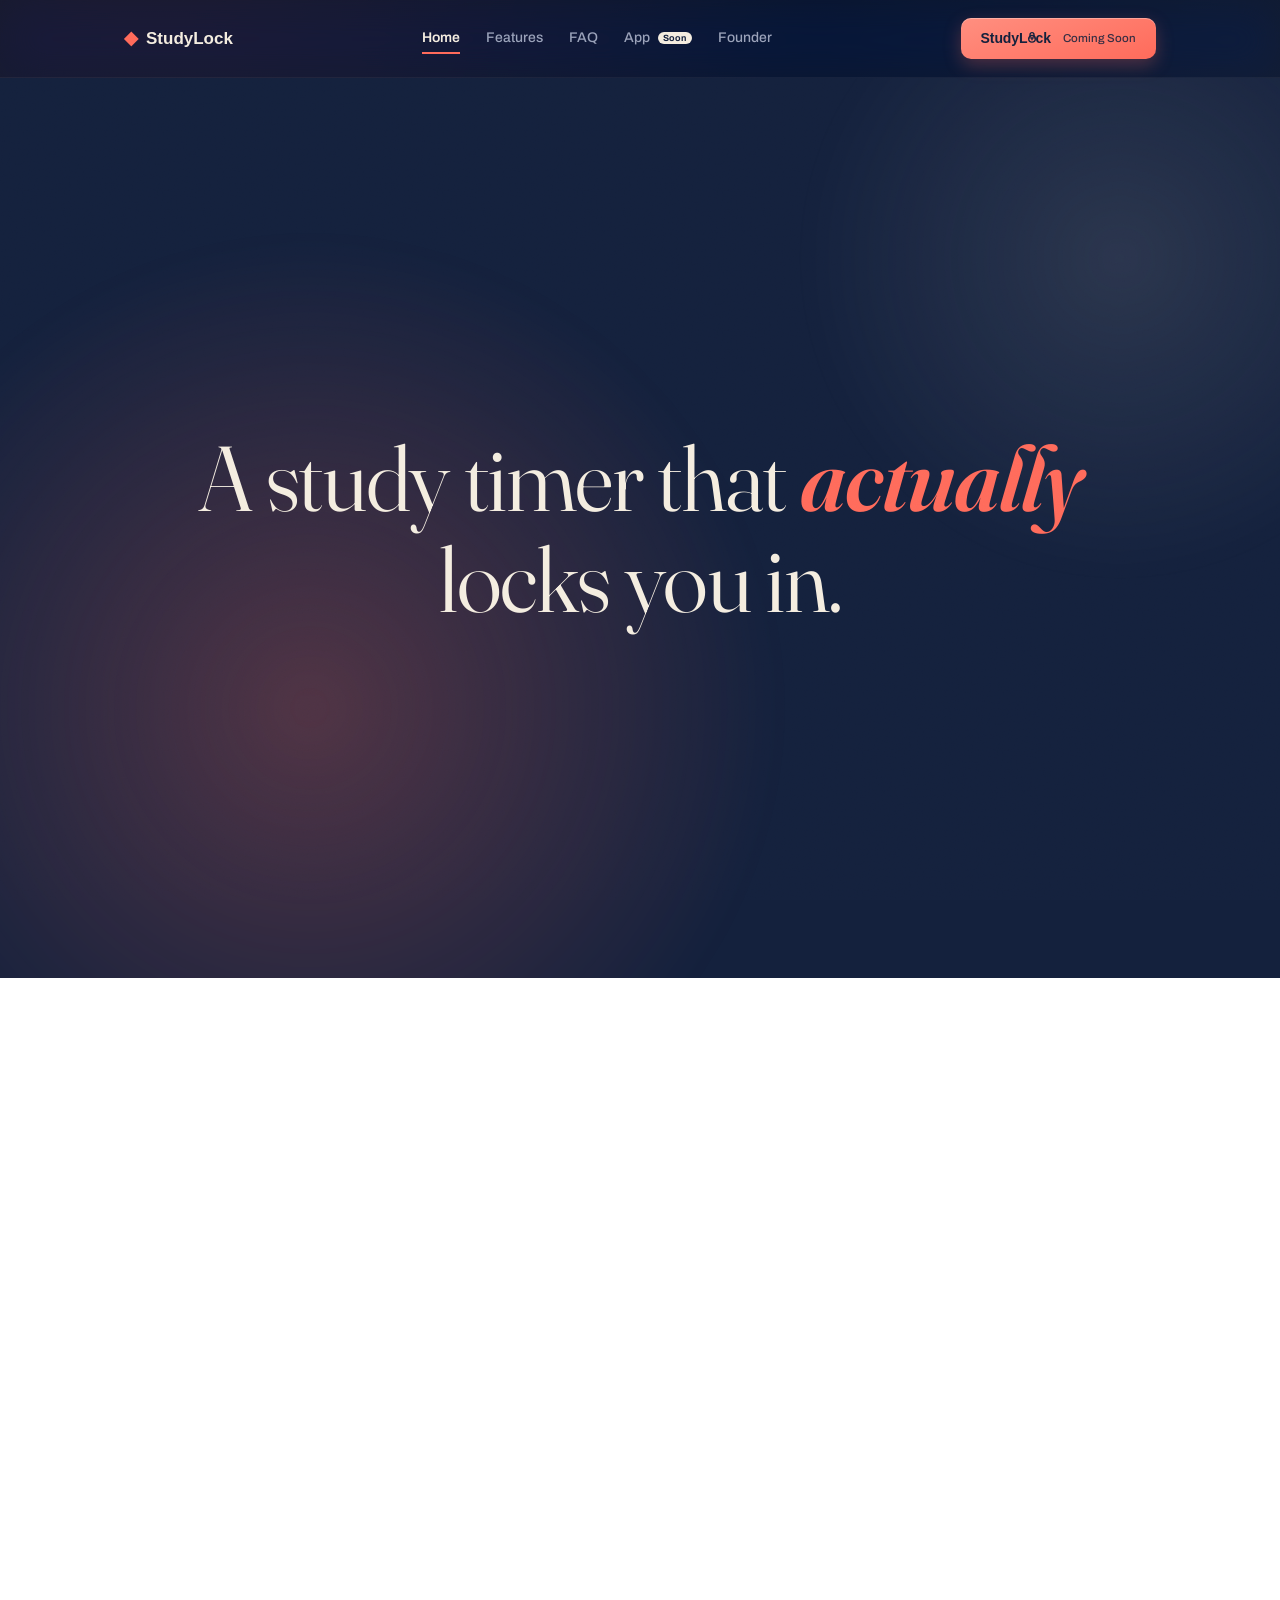
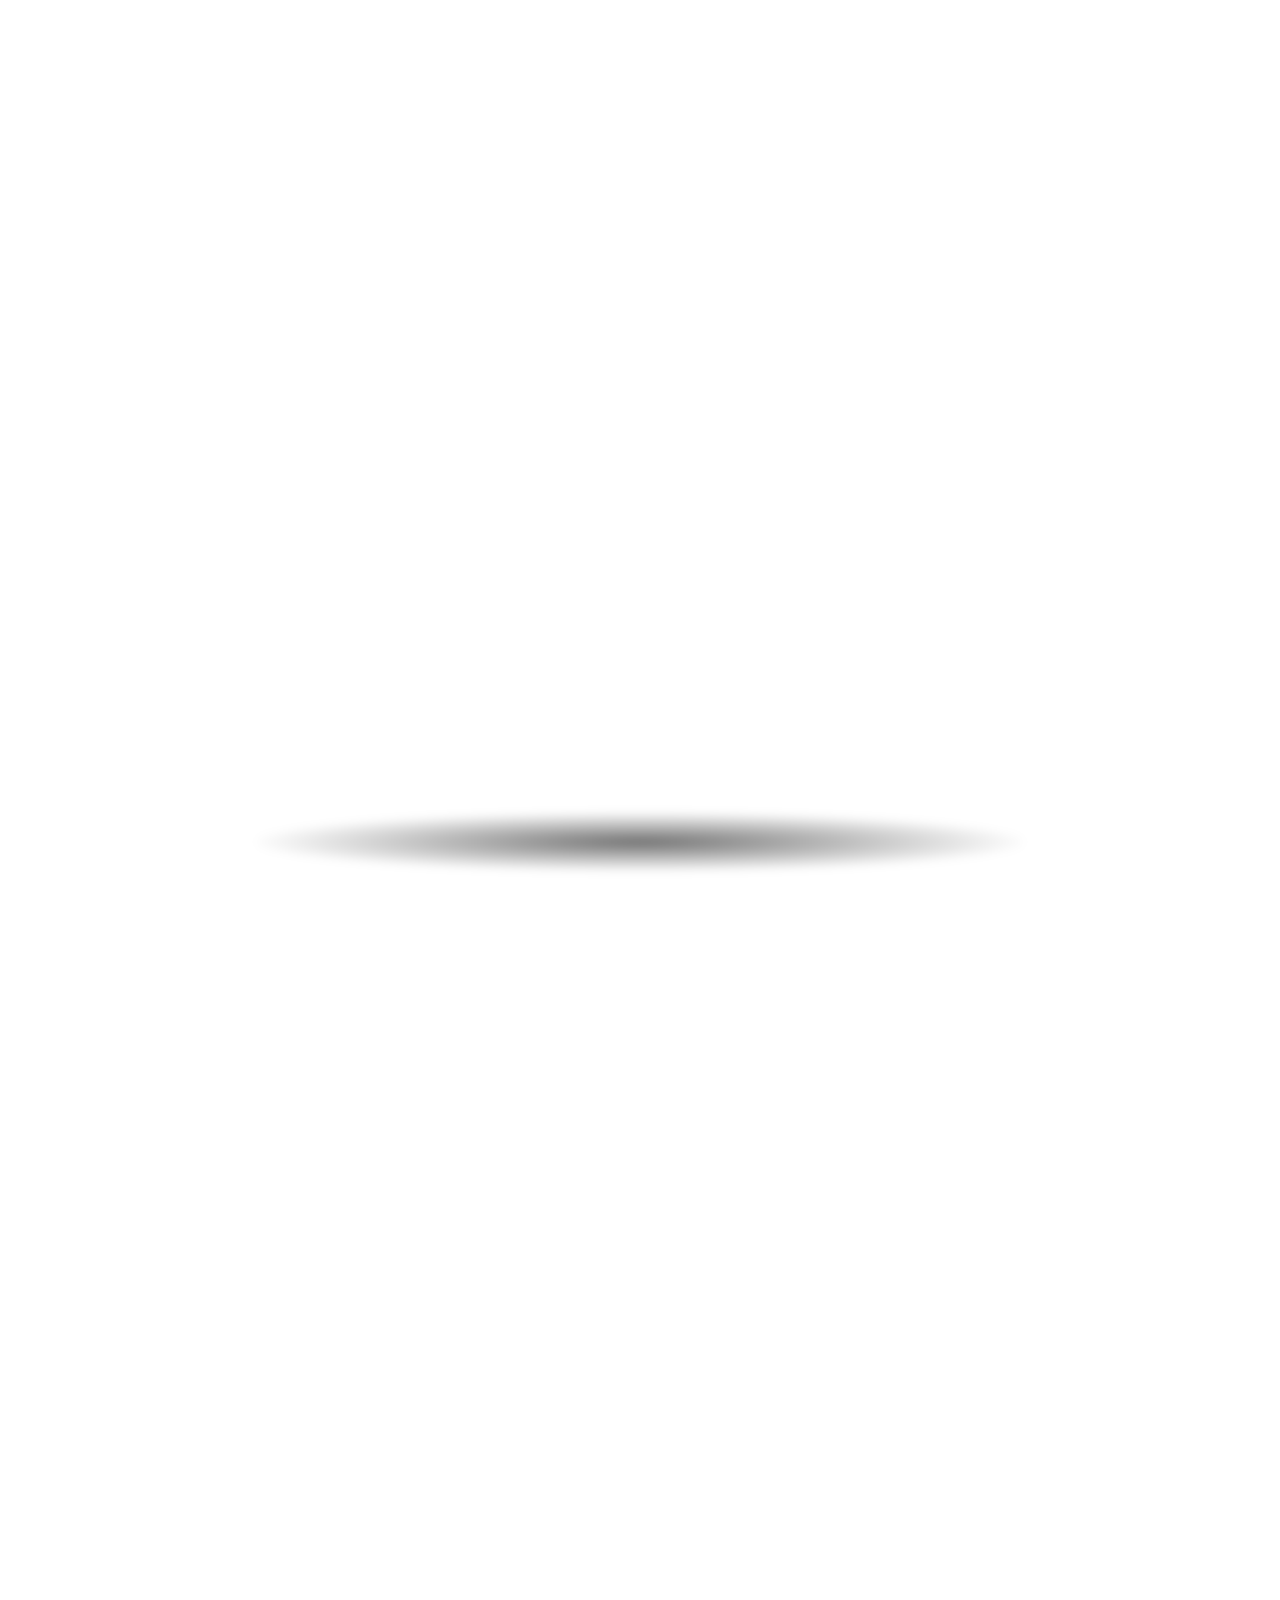
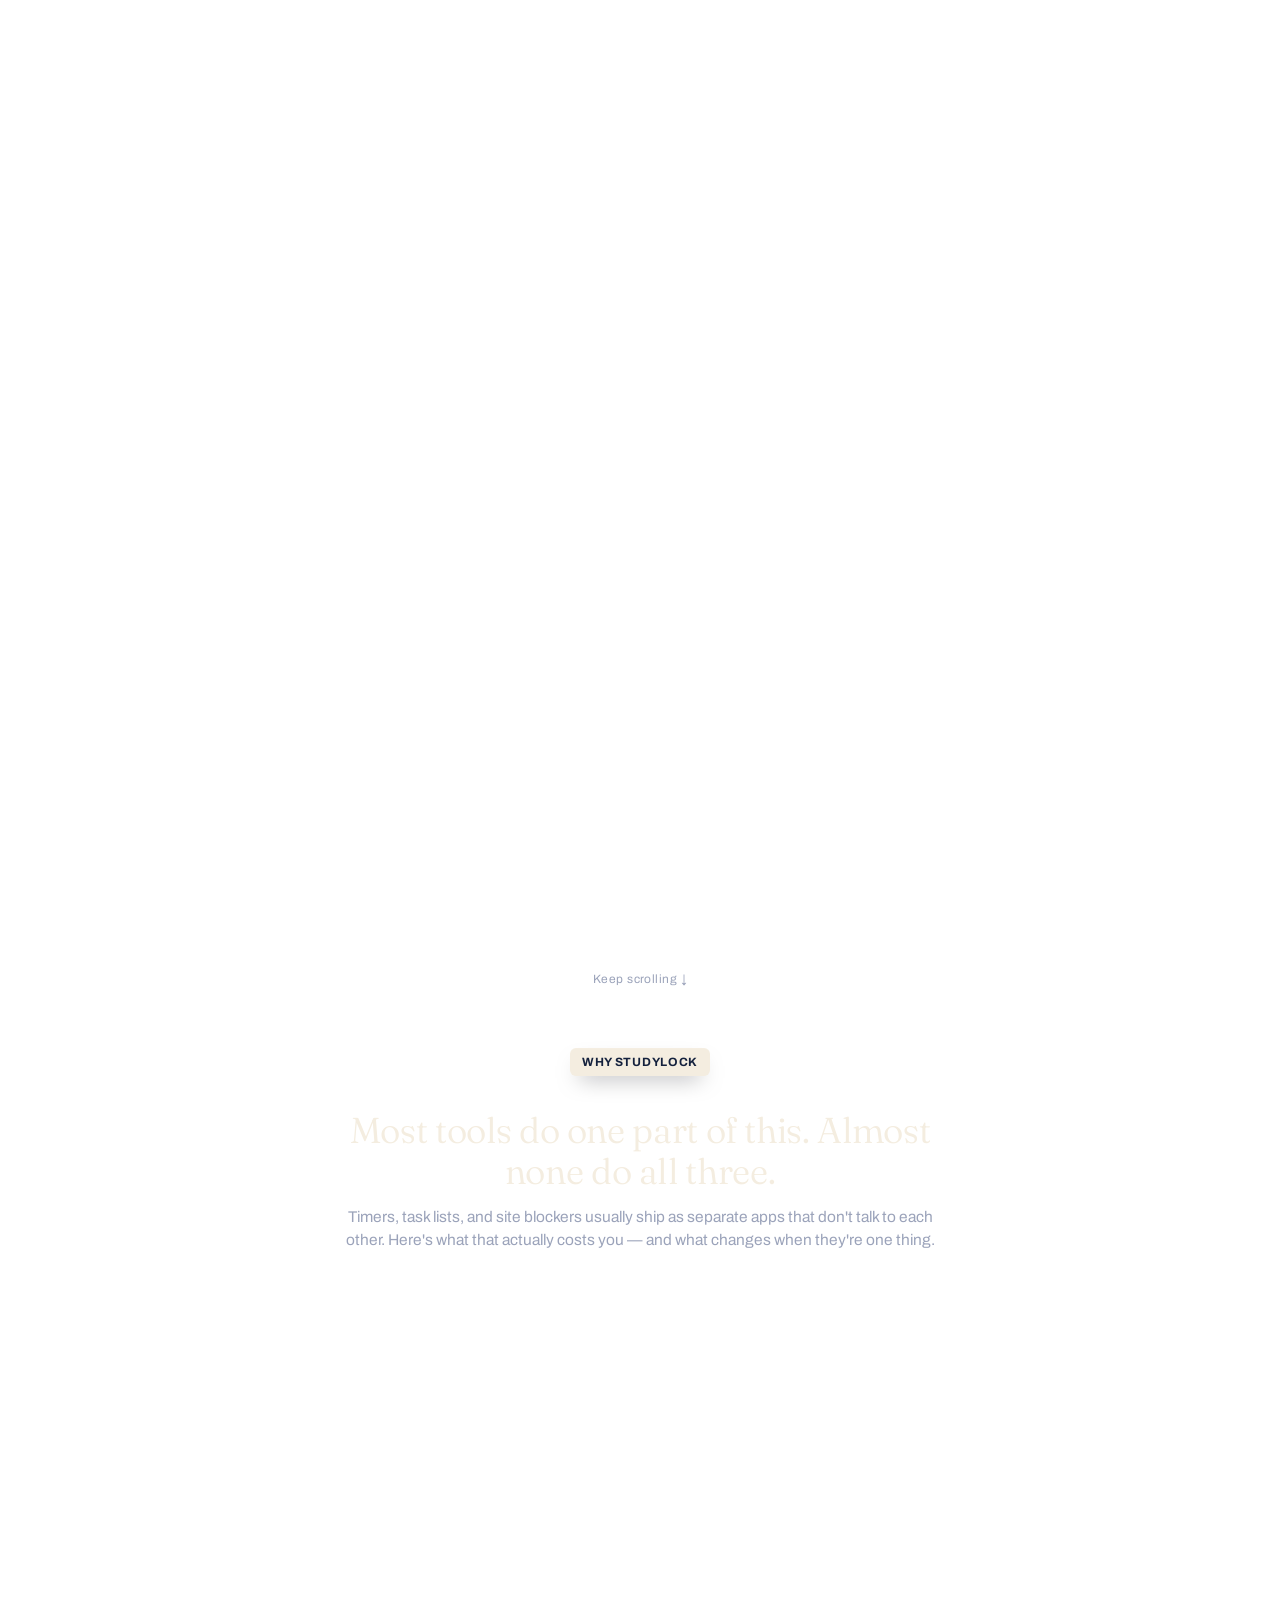
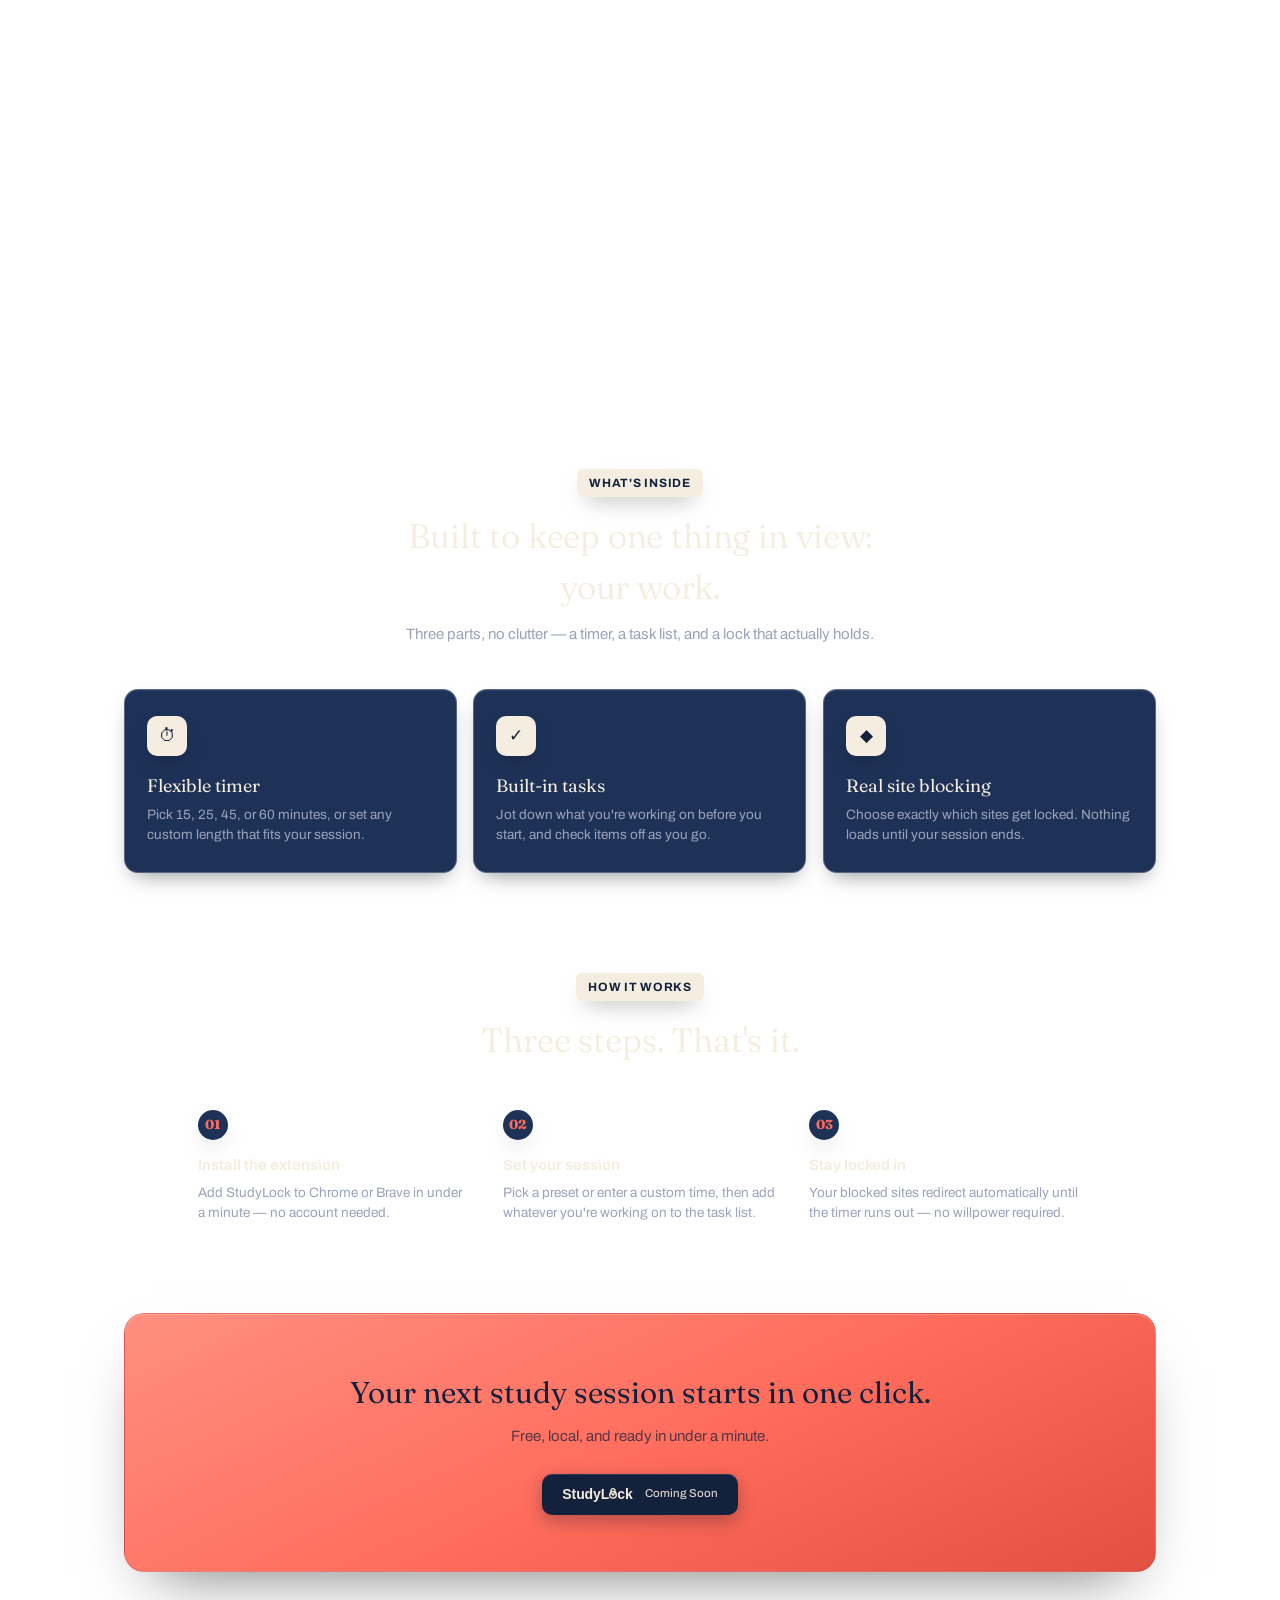
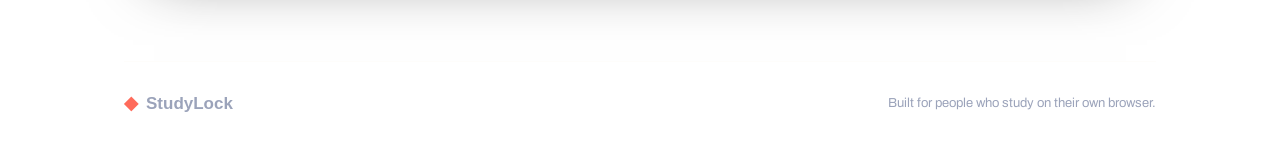
==== commit aa5cf888: "Add files via upload" ====
--- a/index.html
+++ b/index.html
@@ -55,48 +55,46 @@
   </header>
 </div>
 
-<section class="hero-sub">
-  <div class="wrap">
-    <span class="eyebrow">Chrome &amp; Brave extension</span>
-    <p class="subhead">Set a session, and StudyLock blocks the sites that pull you away — YouTube, Instagram, TikTok, whatever you choose — until the timer runs out.</p>
-    <div class="hero-ctas">
-      <a href="app.html" class="btn btn-primary"><span class="wordmark">StudyL<span class="lock-o"></span>ck</span><span class="suffix">Coming Soon</span></a>
-      <a href="#why" class="btn btn-ghost">Why it's different ↓</a>
-    </div>
-    <p class="hero-note">No account. No tracking. Runs entirely on your device.</p>
-  </div>
-</section>
-
 <section class="laptop-zoom" id="laptopZoom">
   <div class="laptop-stage">
+    <div class="laptop-shadow"></div>
     <div class="laptop-rig">
-      <div class="laptop-lid">
-        <div class="laptop-screen">
-          <div class="browser-chrome">
-            <div class="dots"><span></span><span></span><span></span></div>
-            <div class="tab-bar"><div class="tab active">youtube.com</div></div>
-          </div>
-          <div class="browser-body locked">
-            <div class="site-content">
-              <h3>YouTube</h3>
-              <p>Recommended for you</p>
-              <div class="thumb-grid">
-                <div class="thumb"></div>
-                <div class="thumb"></div>
-                <div class="thumb"></div>
+      <div class="laptop-camera">
+        <div class="laptop-lid">
+          <div class="laptop-screen-bezel">
+            <div class="laptop-camera-dot"></div>
+            <div class="laptop-screen">
+              <div class="browser-chrome">
+                <div class="dots"><span></span><span></span><span></span></div>
+                <div class="tab-bar"><div class="tab active">youtube.com</div></div>
               </div>
+              <div class="browser-body locked">
+                <div class="site-content">
+                  <h3>YouTube</h3>
+                  <p>Recommended for you</p>
+                  <div class="thumb-grid">
+                    <div class="thumb"></div>
+                    <div class="thumb"></div>
+                    <div class="thumb"></div>
+                  </div>
+                </div>
+                <div class="lock-overlay">
+                  <div class="lock-icon">◆</div>
+                  <h4>Site locked</h4>
+                  <p>Back to work — 18:42 left</p>
+                </div>
+              </div>
+              <div class="laptop-screen-glare"></div>
             </div>
-            <div class="lock-overlay">
-              <div class="lock-icon">◆</div>
-              <h4>Site locked</h4>
-              <p>Back to work — 18:42 left</p>
-            </div>
-          </div>
-        </div>
-        <div class="laptop-notch"></div>
-      </div>
-      <div class="laptop-base">
-        <div class="laptop-hinge"></div>
+          </div>
+        </div>
+        <div class="laptop-base">
+          <div class="laptop-hinge-bar"></div>
+          <div class="laptop-deck">
+            <div class="laptop-keyboard"></div>
+            <div class="laptop-trackpad"></div>
+          </div>
+        </div>
       </div>
     </div>
   </div>
--- a/styles.css
+++ b/styles.css
@@ -298,9 +298,17 @@
   position: relative;
   width: min(760px, 82vw);
   opacity: 0;
-  transform-origin: 50% 32%;
+  transform-origin: 50% 36%;
   transform-style: preserve-3d;
   will-change: transform, opacity;
+}
+
+/* the whole device — this is what gets the "camera move" (rotateY/rotateZ
+   settle) during the open phase, independent of the lid's own hinge swing */
+.laptop-camera {
+  position: relative;
+  transform-style: preserve-3d;
+  will-change: transform;
 }
 
 .laptop-lid {
@@ -310,38 +318,118 @@
   will-change: transform;
 }
 
+.laptop-screen-bezel {
+  position: relative;
+  padding: 11px 11px 15px;
+  border-radius: 15px 15px 5px 5px;
+  background: linear-gradient(155deg, #3a3d44 0%, #121316 35%, #0b0c0e 100%);
+  box-shadow:
+    0 60px 120px -30px rgba(0, 0, 0, 0.8),
+    inset 0 1px 0 rgba(255, 255, 255, 0.12),
+    inset 0 0 0 1px rgba(255, 255, 255, 0.04);
+}
+
+.laptop-camera-dot {
+  position: absolute;
+  top: 4px;
+  left: 50%;
+  transform: translateX(-50%);
+  width: 5px;
+  height: 5px;
+  border-radius: 50%;
+  background: #000;
+  box-shadow: 0 0 0 1px rgba(255, 255, 255, 0.06), inset 0 0 2px rgba(80, 140, 255, 0.5);
+}
+
 .laptop-screen {
-  border-radius: 14px 14px 3px 3px;
+  position: relative;
+  border-radius: 4px;
   overflow: hidden;
-  border: 10px solid #05070D;
   background: var(--navy-deep);
-  box-shadow: 0 50px 100px -30px rgba(0, 0, 0, 0.75);
 }
 
 .laptop-screen .browser-body { min-height: 260px; }
 
-.laptop-notch {
-  width: 64px;
-  height: 9px;
-  background: #05070D;
-  margin: 0 auto;
-  border-radius: 0 0 7px 7px;
+/* a soft diagonal sheen across the glass, like a studio light catching
+   the screen — purely decorative, sits above the UI content */
+.laptop-screen-glare {
+  position: absolute;
+  inset: 0;
+  pointer-events: none;
+  background: linear-gradient(118deg,
+    rgba(255, 255, 255, 0.16) 0%,
+    rgba(255, 255, 255, 0.03) 22%,
+    transparent 42%,
+    transparent 68%,
+    rgba(255, 255, 255, 0.05) 100%);
+  mix-blend-mode: overlay;
 }
 
 .laptop-base {
-  width: 112%;
-  margin-left: -6%;
-  height: 16px;
-  background: linear-gradient(180deg, #1C2740, #060A14);
-  border-radius: 0 0 12px 12px;
-  box-shadow: 0 24px 50px -14px rgba(0, 0, 0, 0.65);
-}
-
-.laptop-hinge {
-  height: 4px;
-  margin: 0 22%;
-  background: #05070D;
-  border-radius: 2px;
+  position: relative;
+  width: 120%;
+  margin-left: -10%;
+  transform-origin: 50% 0%;
+}
+
+.laptop-hinge-bar {
+  height: 10px;
+  margin: 0 8%;
+  background: linear-gradient(180deg, #4a4e57, #1a1c20 55%, #0a0b0d);
+  border-radius: 3px 3px 0 0;
+  box-shadow: inset 0 1px 0 rgba(255, 255, 255, 0.15);
+}
+
+.laptop-deck {
+  position: relative;
+  padding: 18px 10% 26px;
+  background: linear-gradient(100deg,
+    #8b93a3 0%, #c7ccd6 10%, #9aa1b0 22%,
+    #eef0f4 36%, #9aa1b0 52%, #c3c9d4 66%,
+    #8b93a3 82%, #6f7585 100%);
+  border-radius: 0 0 16px 16px;
+  box-shadow:
+    0 40px 70px -18px rgba(0, 0, 0, 0.6),
+    inset 0 -10px 18px -10px rgba(0, 0, 0, 0.35);
+}
+
+.laptop-keyboard {
+  height: clamp(44px, 6.2vw, 78px);
+  border-radius: 6px;
+  padding: 5px 6px;
+  background: linear-gradient(170deg, #363a43, #16171c);
+  box-shadow: inset 0 2px 6px rgba(0, 0, 0, 0.55), inset 0 0 0 1px rgba(0, 0, 0, 0.3);
+  background-image:
+    repeating-linear-gradient(90deg, rgba(0, 0, 0, 0.55) 0 1.5px, transparent 1.5px 6.4%),
+    repeating-linear-gradient(0deg, rgba(0, 0, 0, 0.5) 0 1.5px, transparent 1.5px 32%),
+    linear-gradient(170deg, #363a43, #16171c);
+  background-origin: content-box;
+  background-clip: content-box;
+}
+
+.laptop-trackpad {
+  width: 30%;
+  height: clamp(20px, 3vw, 34px);
+  margin: 10px auto 0;
+  border-radius: 4px;
+  background: linear-gradient(170deg, #9aa1ae 0%, #7d8492 60%, #868d9a 100%);
+  box-shadow:
+    inset 0 0 0 1px rgba(0, 0, 0, 0.2),
+    inset 0 1px 2px rgba(255, 255, 255, 0.35),
+    inset 0 -1px 3px rgba(0, 0, 0, 0.15);
+}
+
+.laptop-shadow {
+  position: absolute;
+  left: 50%;
+  bottom: 14%;
+  width: 60%;
+  height: 60px;
+  transform: translateX(-50%);
+  background: radial-gradient(ellipse, rgba(0, 0, 0, 0.55), transparent 72%);
+  filter: blur(4px);
+  pointer-events: none;
+  z-index: 0;
 }
 
 .laptop-hint {
@@ -358,6 +446,7 @@
 @media (max-width: 720px) {
   .laptop-zoom { height: 190vh; }
   .laptop-rig { width: 88vw; }
+  .laptop-keyboard { height: 54px; }
 }
 
 header.hero {
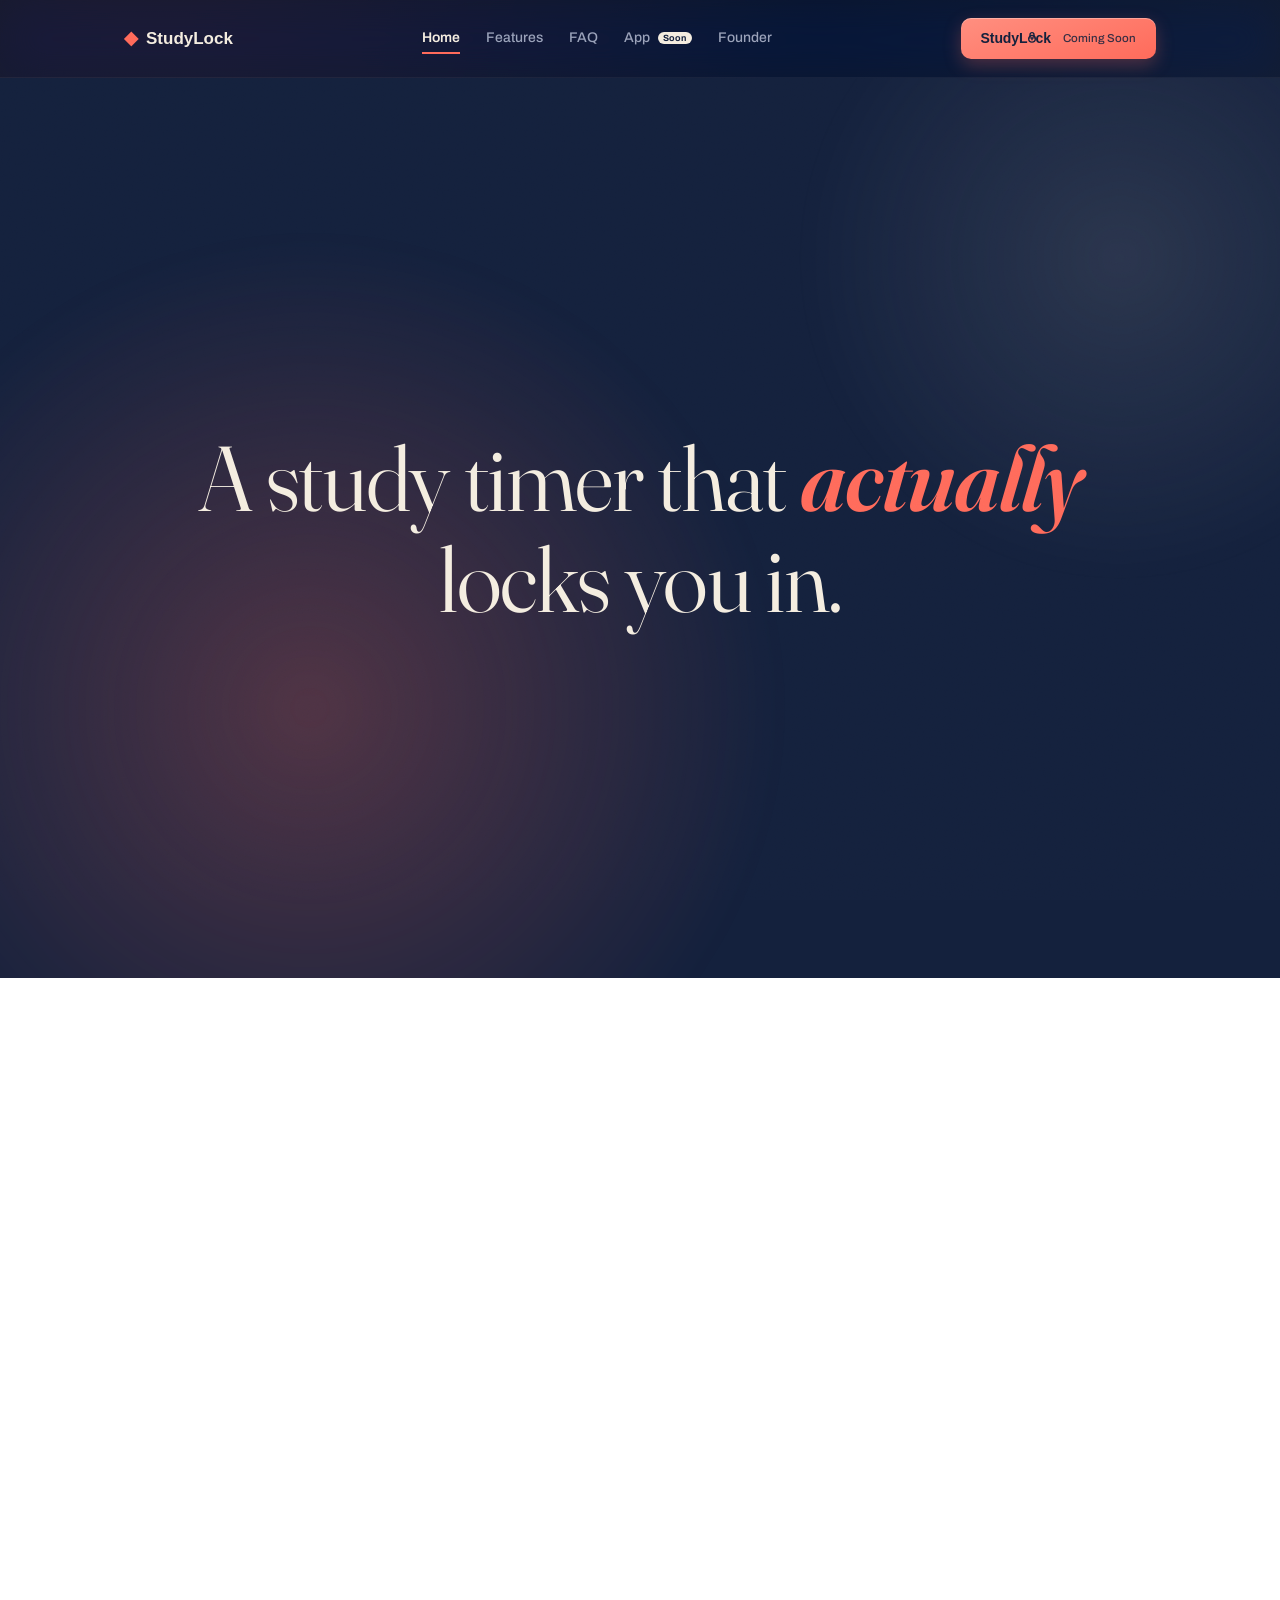
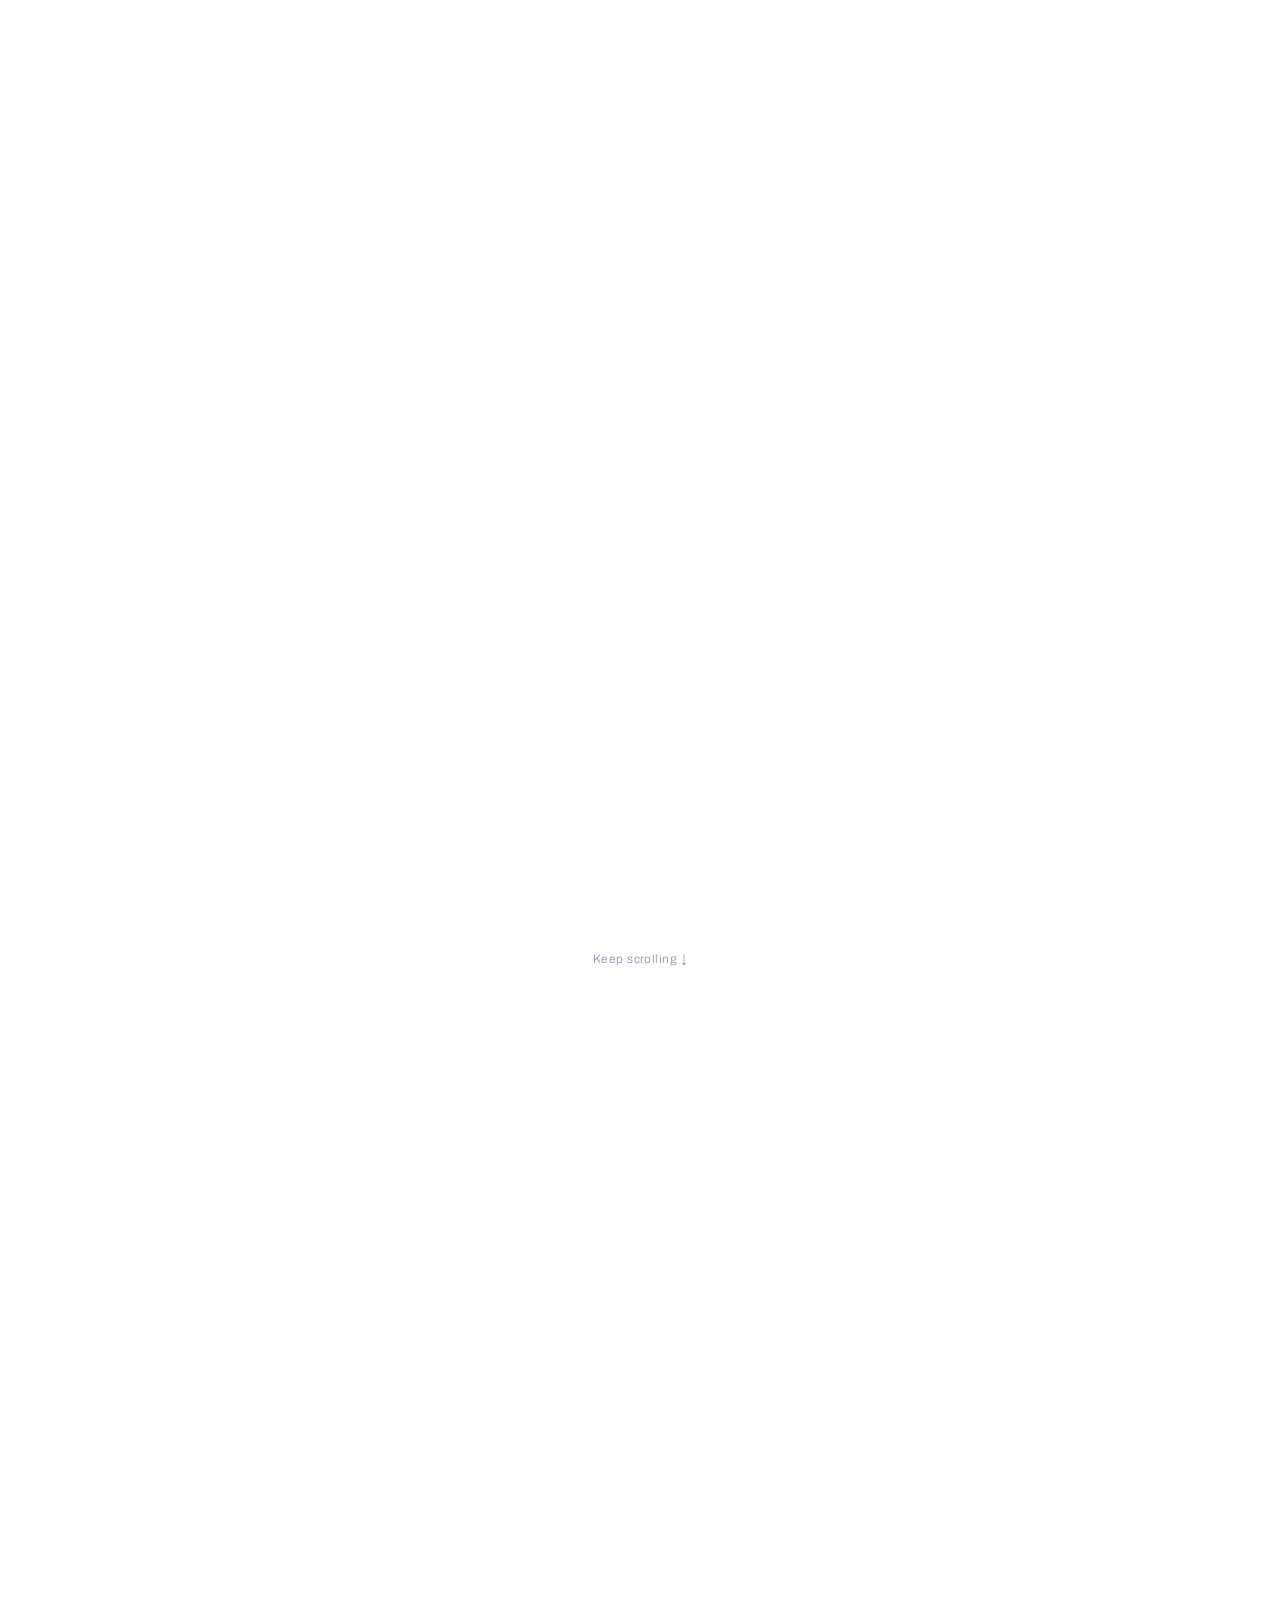
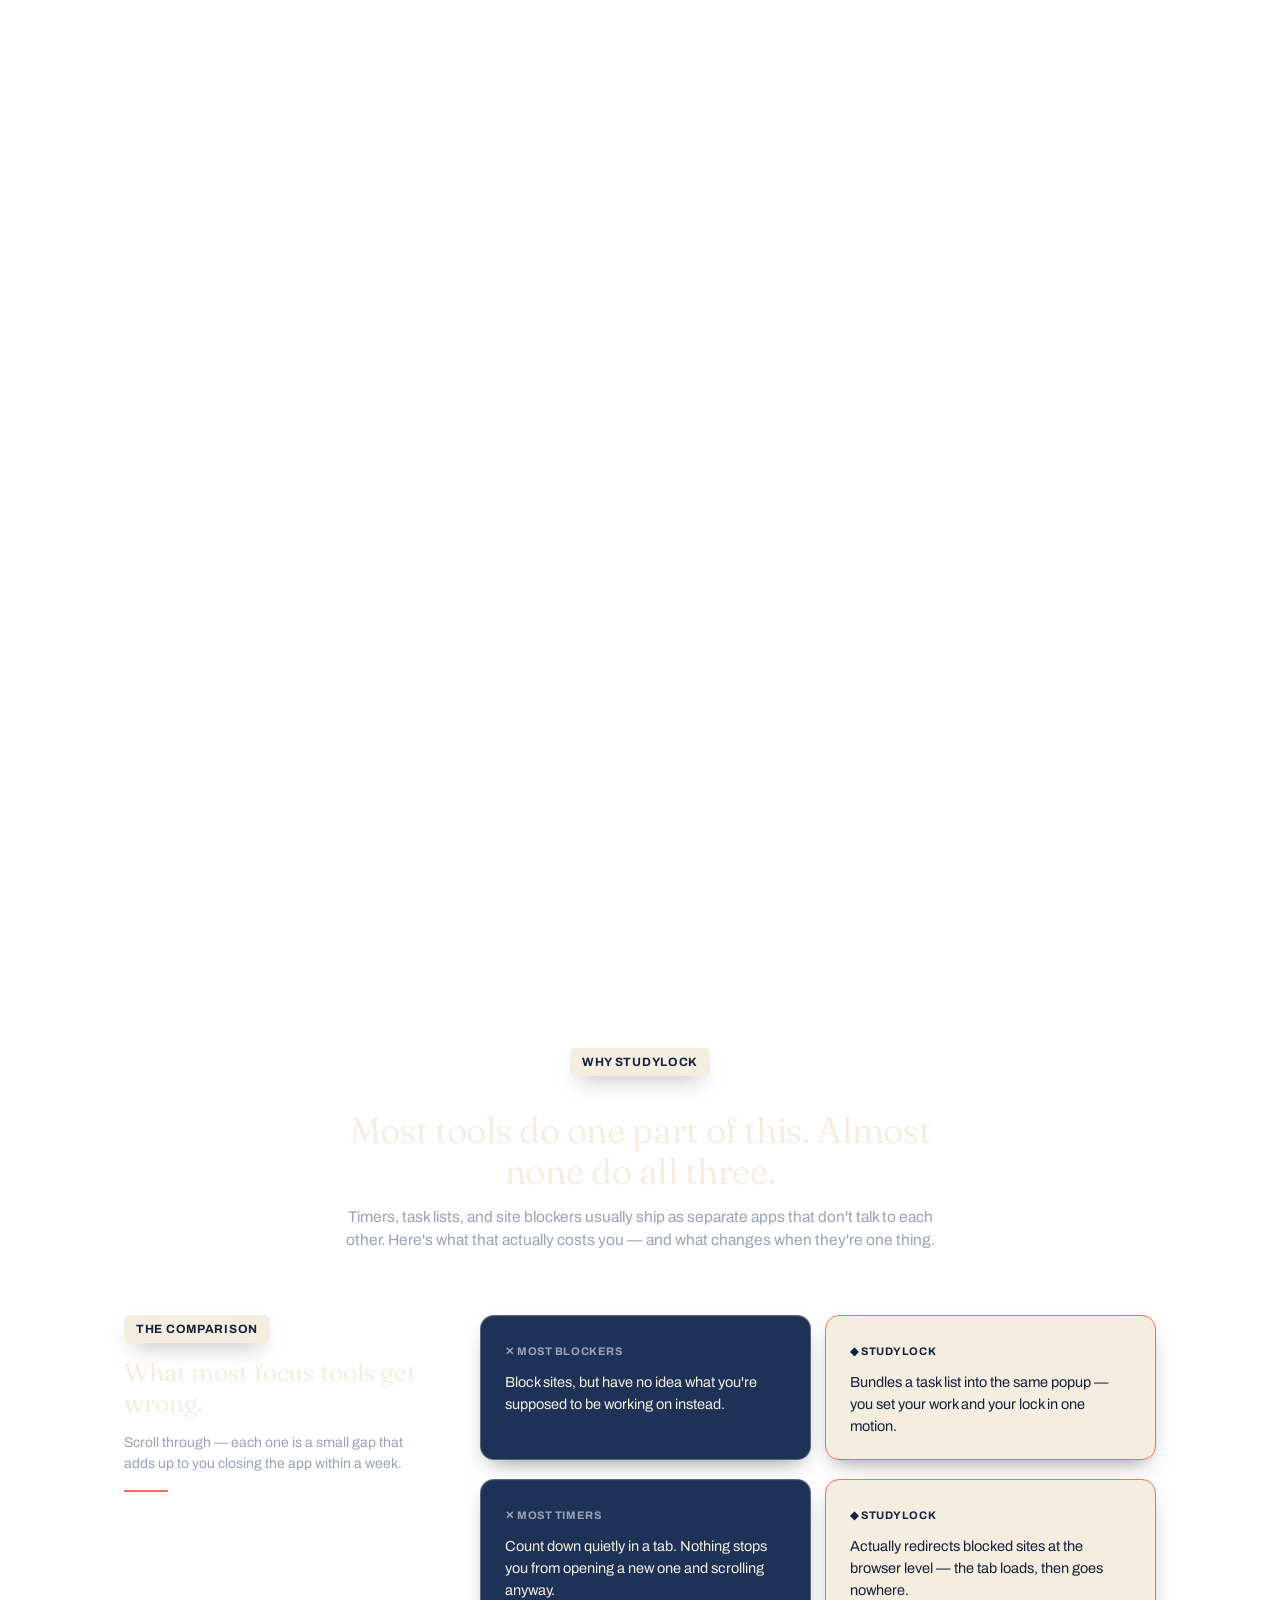
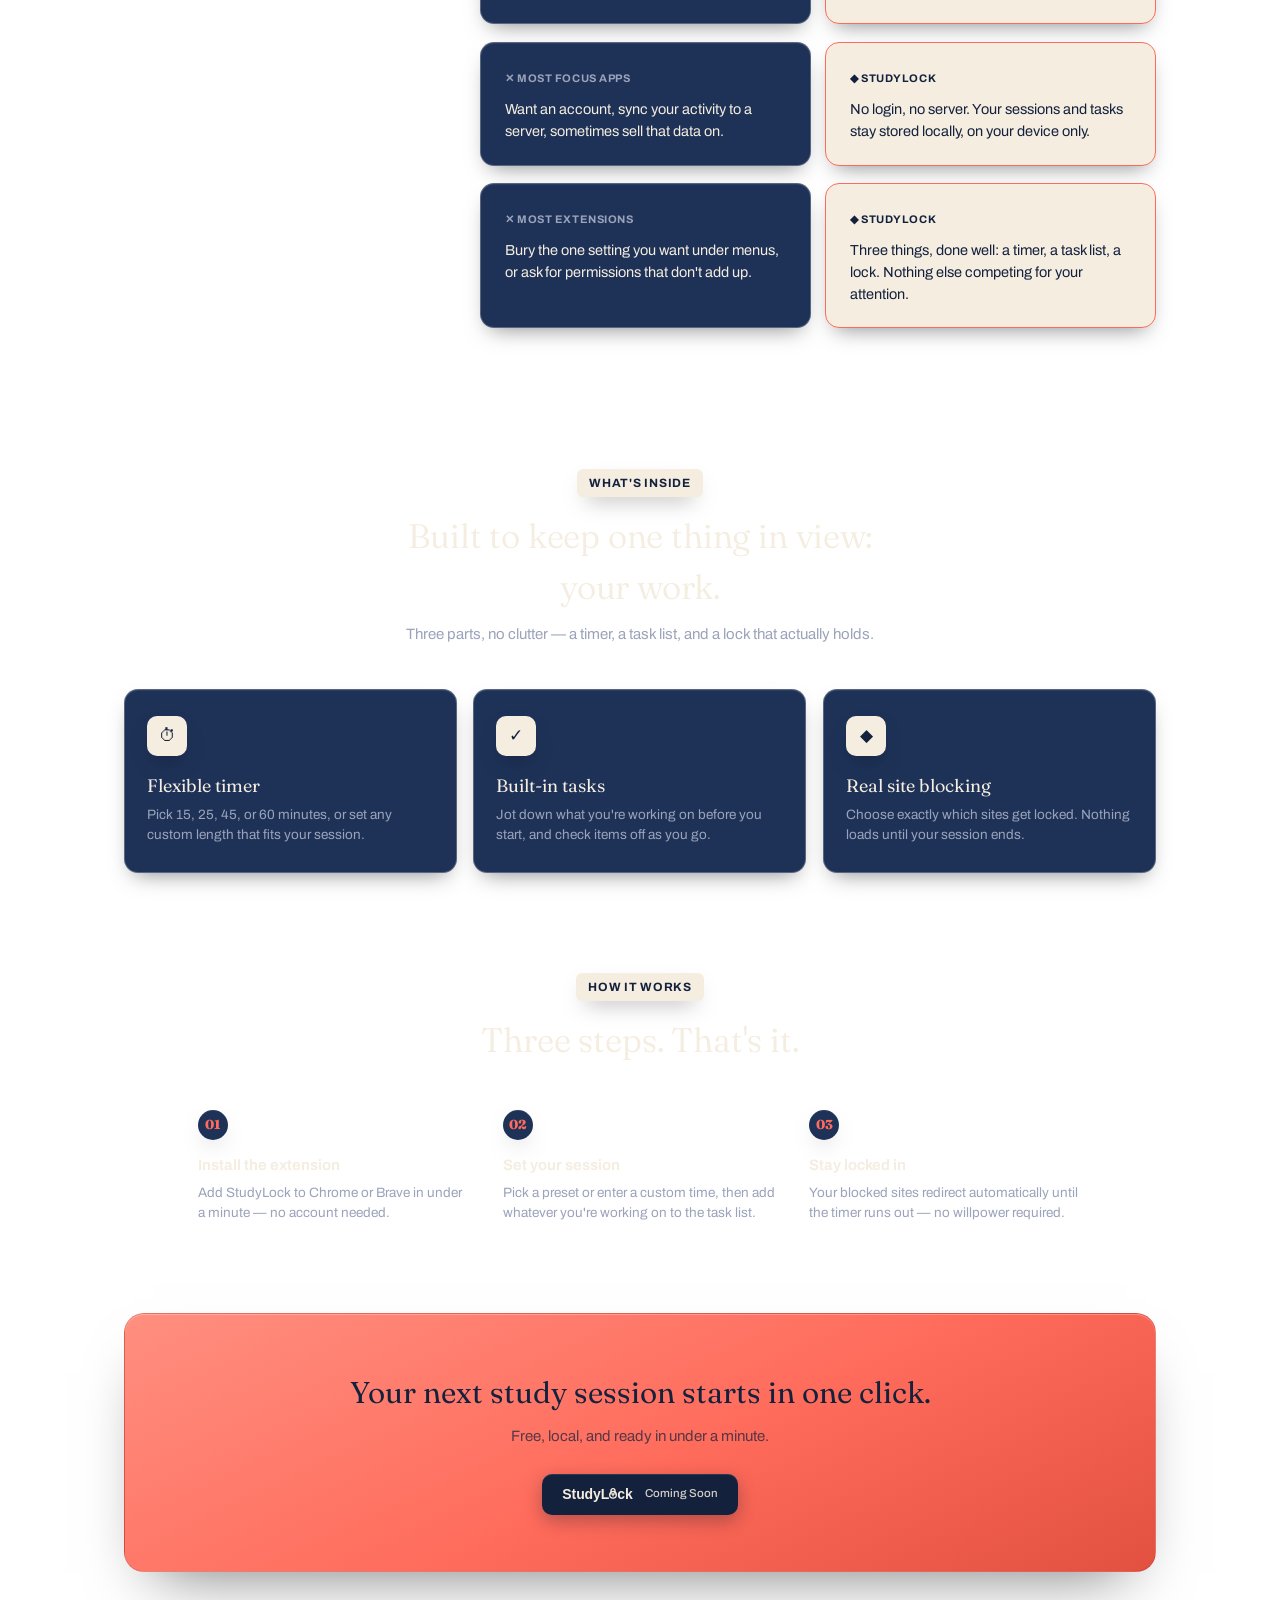
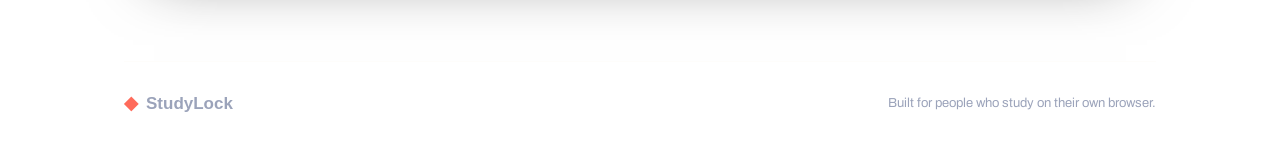
==== commit 21c5b086: "Add files via upload" ====
--- a/index.html
+++ b/index.html
@@ -43,6 +43,8 @@
     });
   });
 </script>
+<script src="lib/three.min.js"></script>
+<script src="lib/laptop-scene.js"></script>
 <script src="studylock-ui.js"></script>
 
 <div class="hero-pin-wrap">
@@ -57,48 +59,9 @@
 
 <section class="laptop-zoom" id="laptopZoom">
   <div class="laptop-stage">
-    <div class="laptop-shadow"></div>
-    <div class="laptop-rig">
-      <div class="laptop-camera">
-        <div class="laptop-lid">
-          <div class="laptop-screen-bezel">
-            <div class="laptop-camera-dot"></div>
-            <div class="laptop-screen">
-              <div class="browser-chrome">
-                <div class="dots"><span></span><span></span><span></span></div>
-                <div class="tab-bar"><div class="tab active">youtube.com</div></div>
-              </div>
-              <div class="browser-body locked">
-                <div class="site-content">
-                  <h3>YouTube</h3>
-                  <p>Recommended for you</p>
-                  <div class="thumb-grid">
-                    <div class="thumb"></div>
-                    <div class="thumb"></div>
-                    <div class="thumb"></div>
-                  </div>
-                </div>
-                <div class="lock-overlay">
-                  <div class="lock-icon">◆</div>
-                  <h4>Site locked</h4>
-                  <p>Back to work — 18:42 left</p>
-                </div>
-              </div>
-              <div class="laptop-screen-glare"></div>
-            </div>
-          </div>
-        </div>
-        <div class="laptop-base">
-          <div class="laptop-hinge-bar"></div>
-          <div class="laptop-deck">
-            <div class="laptop-keyboard"></div>
-            <div class="laptop-trackpad"></div>
-          </div>
-        </div>
-      </div>
-    </div>
-  </div>
-  <p class="laptop-hint">Keep scrolling ↓</p>
+    <canvas id="laptopCanvas" class="laptop-canvas"></canvas>
+    <p class="laptop-hint">Keep scrolling ↓</p>
+  </div>
 </section>
 
 <section class="compare-section" id="why">
--- a/styles.css
+++ b/styles.css
@@ -273,11 +273,11 @@
   text-align: center;
 }
 
-/* LAPTOP ZOOM — a scroll-scrubbed intro: a laptop rises and its lid opens,
-   then as you keep scrolling the whole rig scales up so the screen fills
-   the frame, handing off into the comparison section underneath. Driven
-   entirely by scroll position (see initLaptopZoom in studylock-ui.js) —
-   no autoplay, it only moves while you're scrolling. */
+/* LAPTOP ZOOM — a scroll-scrubbed intro: a real 3D laptop (Three.js, see
+   lib/laptop-scene.js) rises and its lid opens, then as you keep scrolling
+   the whole device scales up so the screen fills the frame, handing off
+   into the comparison section underneath. Driven entirely by scroll
+   position — no autoplay, it only renders a new frame while you scroll. */
 .laptop-zoom {
   position: relative;
   height: 280vh;
@@ -287,149 +287,14 @@
   position: sticky;
   top: 0;
   height: 100vh;
-  display: flex;
-  align-items: center;
-  justify-content: center;
   overflow: hidden;
-  perspective: 1800px;
-}
-
-.laptop-rig {
-  position: relative;
-  width: min(760px, 82vw);
+}
+
+.laptop-canvas {
+  display: block;
+  width: 100%;
+  height: 100%;
   opacity: 0;
-  transform-origin: 50% 36%;
-  transform-style: preserve-3d;
-  will-change: transform, opacity;
-}
-
-/* the whole device — this is what gets the "camera move" (rotateY/rotateZ
-   settle) during the open phase, independent of the lid's own hinge swing */
-.laptop-camera {
-  position: relative;
-  transform-style: preserve-3d;
-  will-change: transform;
-}
-
-.laptop-lid {
-  position: relative;
-  transform-origin: 50% 100%;
-  transform: rotateX(-92deg);
-  will-change: transform;
-}
-
-.laptop-screen-bezel {
-  position: relative;
-  padding: 11px 11px 15px;
-  border-radius: 15px 15px 5px 5px;
-  background: linear-gradient(155deg, #3a3d44 0%, #121316 35%, #0b0c0e 100%);
-  box-shadow:
-    0 60px 120px -30px rgba(0, 0, 0, 0.8),
-    inset 0 1px 0 rgba(255, 255, 255, 0.12),
-    inset 0 0 0 1px rgba(255, 255, 255, 0.04);
-}
-
-.laptop-camera-dot {
-  position: absolute;
-  top: 4px;
-  left: 50%;
-  transform: translateX(-50%);
-  width: 5px;
-  height: 5px;
-  border-radius: 50%;
-  background: #000;
-  box-shadow: 0 0 0 1px rgba(255, 255, 255, 0.06), inset 0 0 2px rgba(80, 140, 255, 0.5);
-}
-
-.laptop-screen {
-  position: relative;
-  border-radius: 4px;
-  overflow: hidden;
-  background: var(--navy-deep);
-}
-
-.laptop-screen .browser-body { min-height: 260px; }
-
-/* a soft diagonal sheen across the glass, like a studio light catching
-   the screen — purely decorative, sits above the UI content */
-.laptop-screen-glare {
-  position: absolute;
-  inset: 0;
-  pointer-events: none;
-  background: linear-gradient(118deg,
-    rgba(255, 255, 255, 0.16) 0%,
-    rgba(255, 255, 255, 0.03) 22%,
-    transparent 42%,
-    transparent 68%,
-    rgba(255, 255, 255, 0.05) 100%);
-  mix-blend-mode: overlay;
-}
-
-.laptop-base {
-  position: relative;
-  width: 120%;
-  margin-left: -10%;
-  transform-origin: 50% 0%;
-}
-
-.laptop-hinge-bar {
-  height: 10px;
-  margin: 0 8%;
-  background: linear-gradient(180deg, #4a4e57, #1a1c20 55%, #0a0b0d);
-  border-radius: 3px 3px 0 0;
-  box-shadow: inset 0 1px 0 rgba(255, 255, 255, 0.15);
-}
-
-.laptop-deck {
-  position: relative;
-  padding: 18px 10% 26px;
-  background: linear-gradient(100deg,
-    #8b93a3 0%, #c7ccd6 10%, #9aa1b0 22%,
-    #eef0f4 36%, #9aa1b0 52%, #c3c9d4 66%,
-    #8b93a3 82%, #6f7585 100%);
-  border-radius: 0 0 16px 16px;
-  box-shadow:
-    0 40px 70px -18px rgba(0, 0, 0, 0.6),
-    inset 0 -10px 18px -10px rgba(0, 0, 0, 0.35);
-}
-
-.laptop-keyboard {
-  height: clamp(44px, 6.2vw, 78px);
-  border-radius: 6px;
-  padding: 5px 6px;
-  background: linear-gradient(170deg, #363a43, #16171c);
-  box-shadow: inset 0 2px 6px rgba(0, 0, 0, 0.55), inset 0 0 0 1px rgba(0, 0, 0, 0.3);
-  background-image:
-    repeating-linear-gradient(90deg, rgba(0, 0, 0, 0.55) 0 1.5px, transparent 1.5px 6.4%),
-    repeating-linear-gradient(0deg, rgba(0, 0, 0, 0.5) 0 1.5px, transparent 1.5px 32%),
-    linear-gradient(170deg, #363a43, #16171c);
-  background-origin: content-box;
-  background-clip: content-box;
-}
-
-.laptop-trackpad {
-  width: 30%;
-  height: clamp(20px, 3vw, 34px);
-  margin: 10px auto 0;
-  border-radius: 4px;
-  background: linear-gradient(170deg, #9aa1ae 0%, #7d8492 60%, #868d9a 100%);
-  box-shadow:
-    inset 0 0 0 1px rgba(0, 0, 0, 0.2),
-    inset 0 1px 2px rgba(255, 255, 255, 0.35),
-    inset 0 -1px 3px rgba(0, 0, 0, 0.15);
-}
-
-.laptop-shadow {
-  position: absolute;
-  left: 50%;
-  bottom: 14%;
-  width: 60%;
-  height: 60px;
-  transform: translateX(-50%);
-  background: radial-gradient(ellipse, rgba(0, 0, 0, 0.55), transparent 72%);
-  filter: blur(4px);
-  pointer-events: none;
-  z-index: 0;
 }
 
 .laptop-hint {
@@ -445,8 +310,6 @@
 
 @media (max-width: 720px) {
   .laptop-zoom { height: 190vh; }
-  .laptop-rig { width: 88vw; }
-  .laptop-keyboard { height: 54px; }
 }
 
 header.hero {
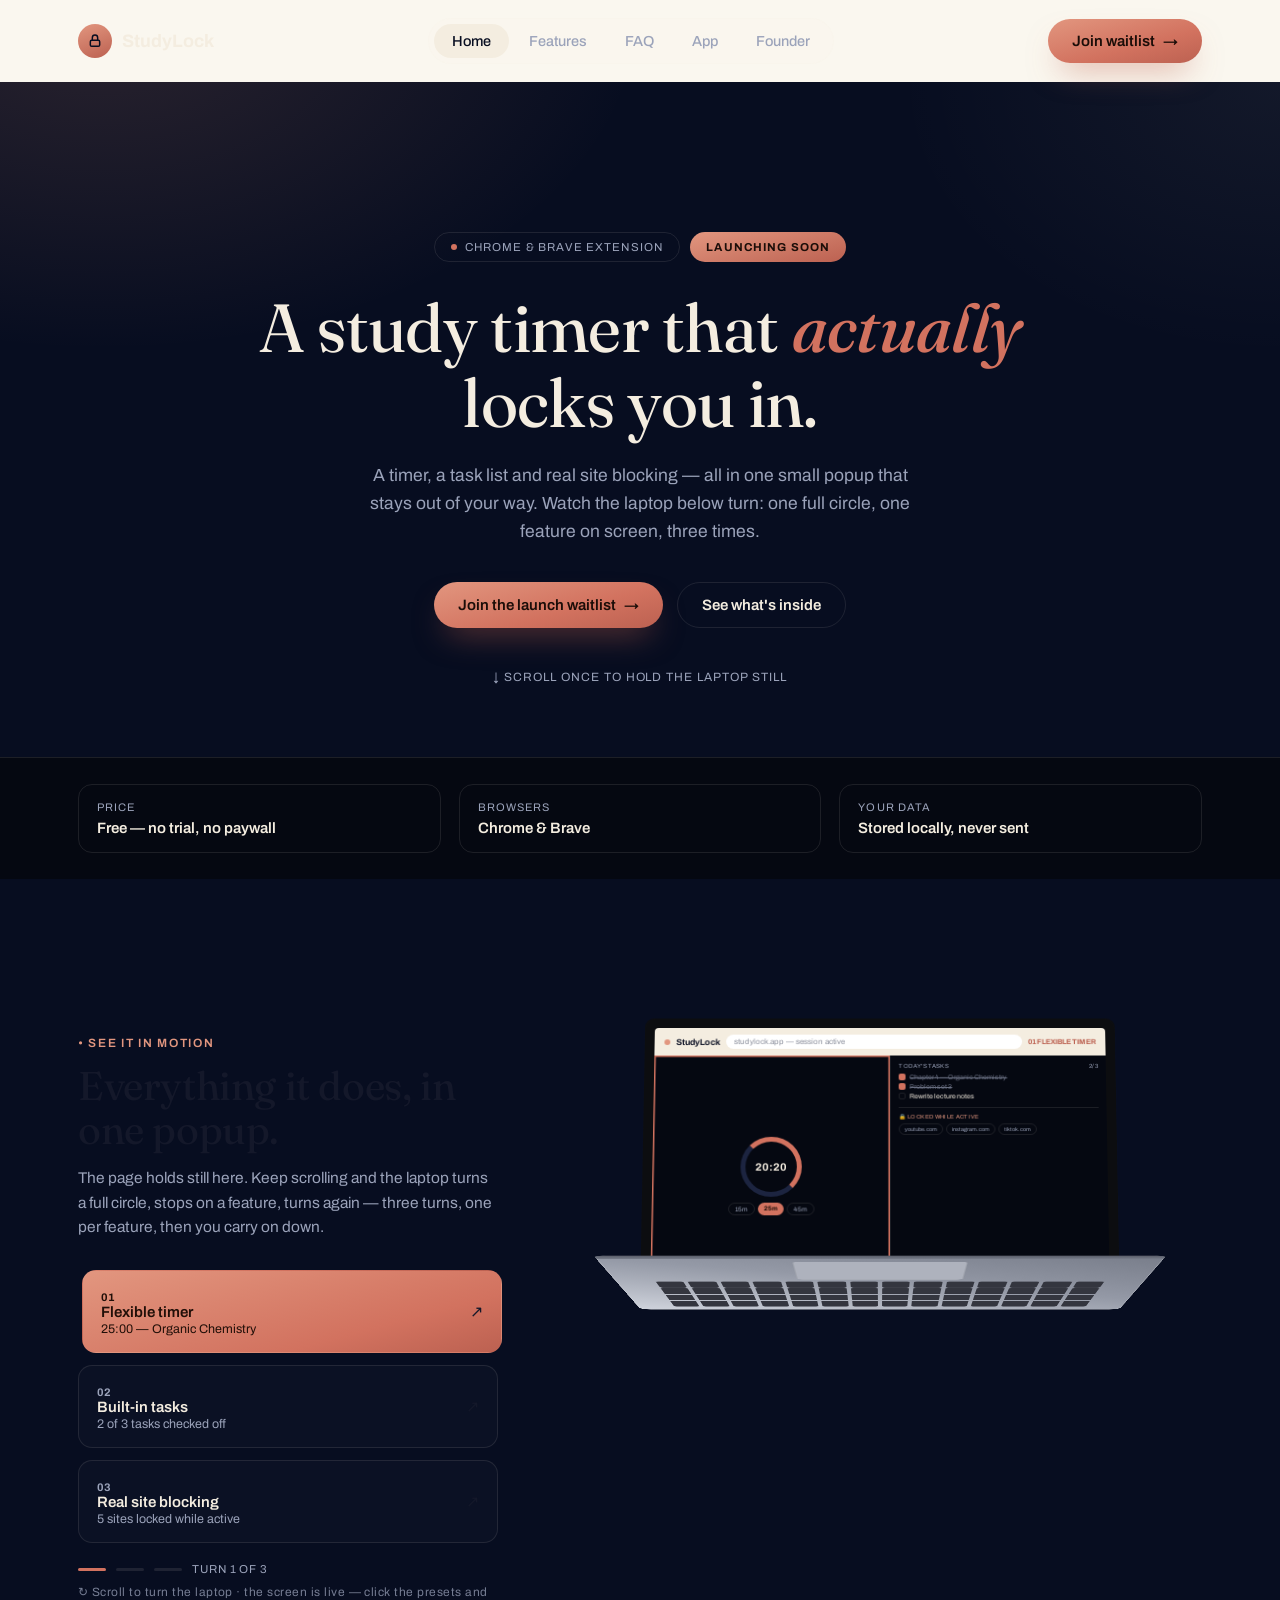
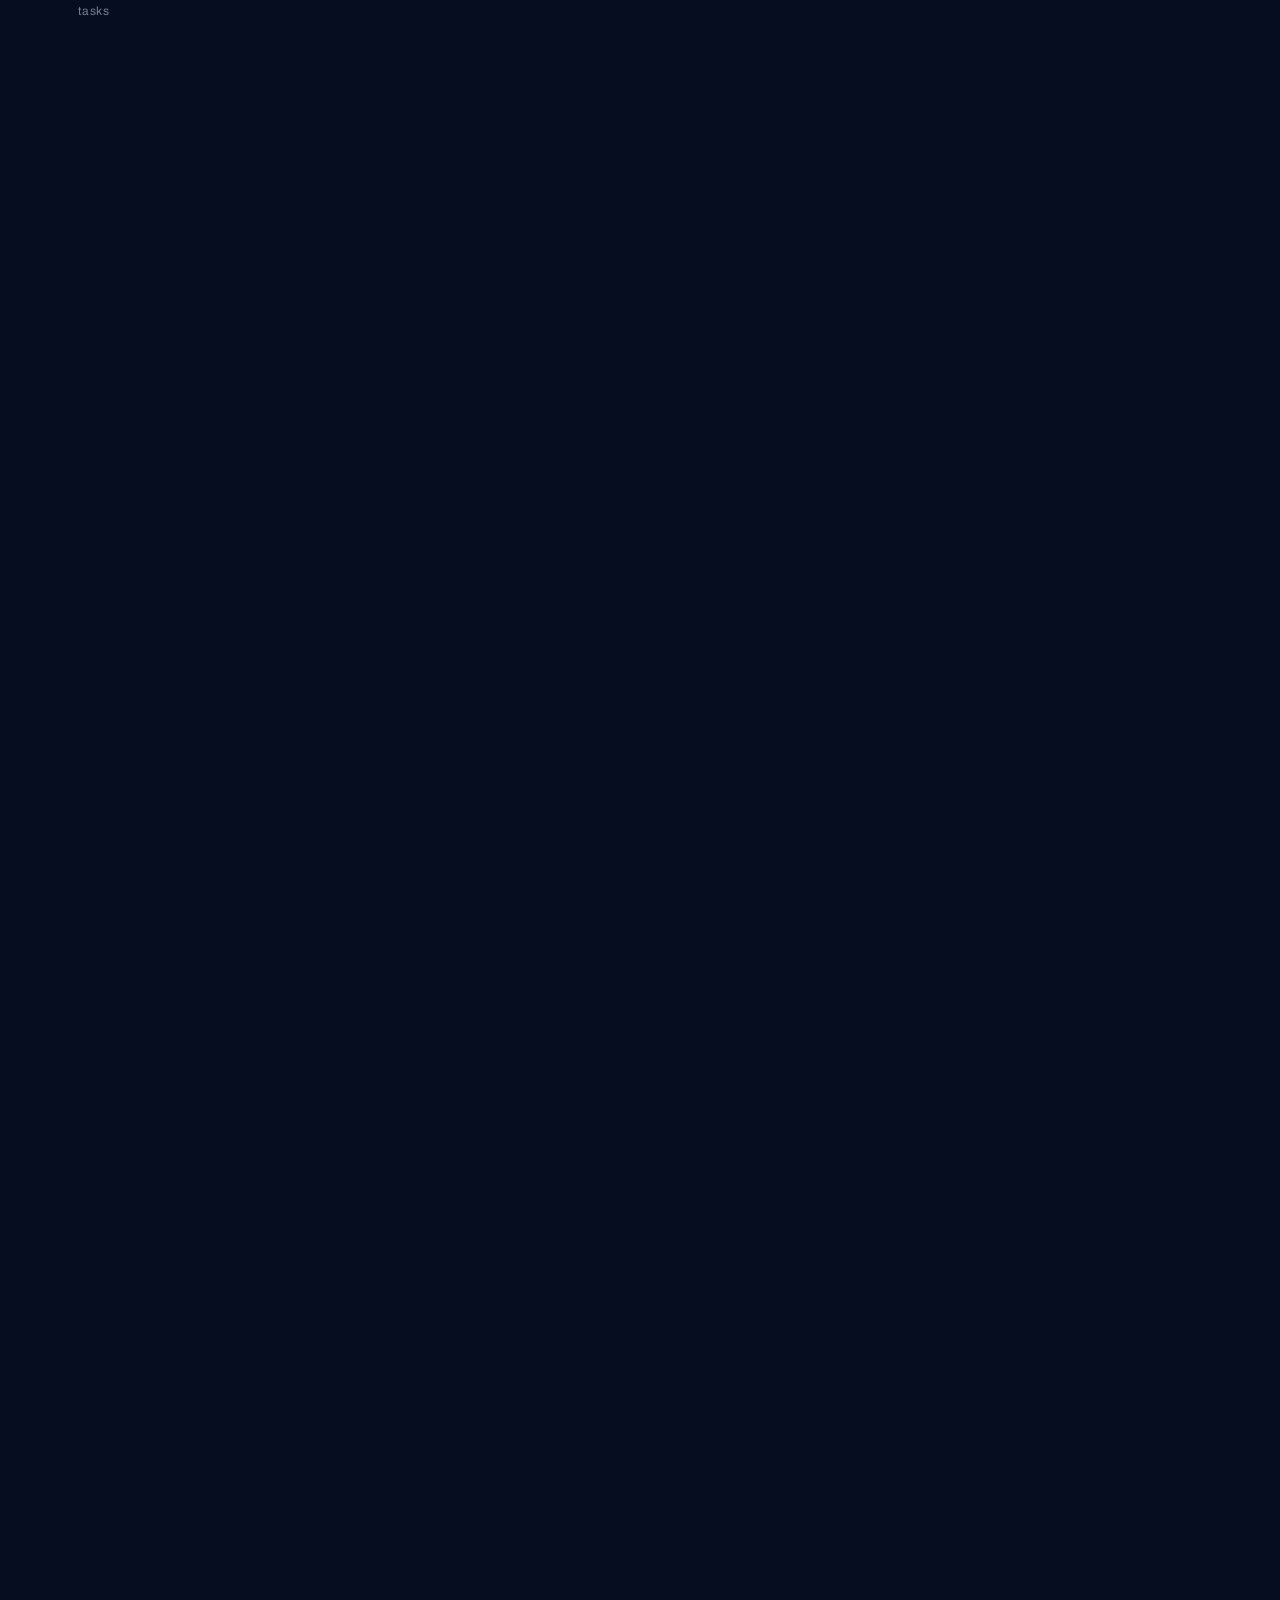
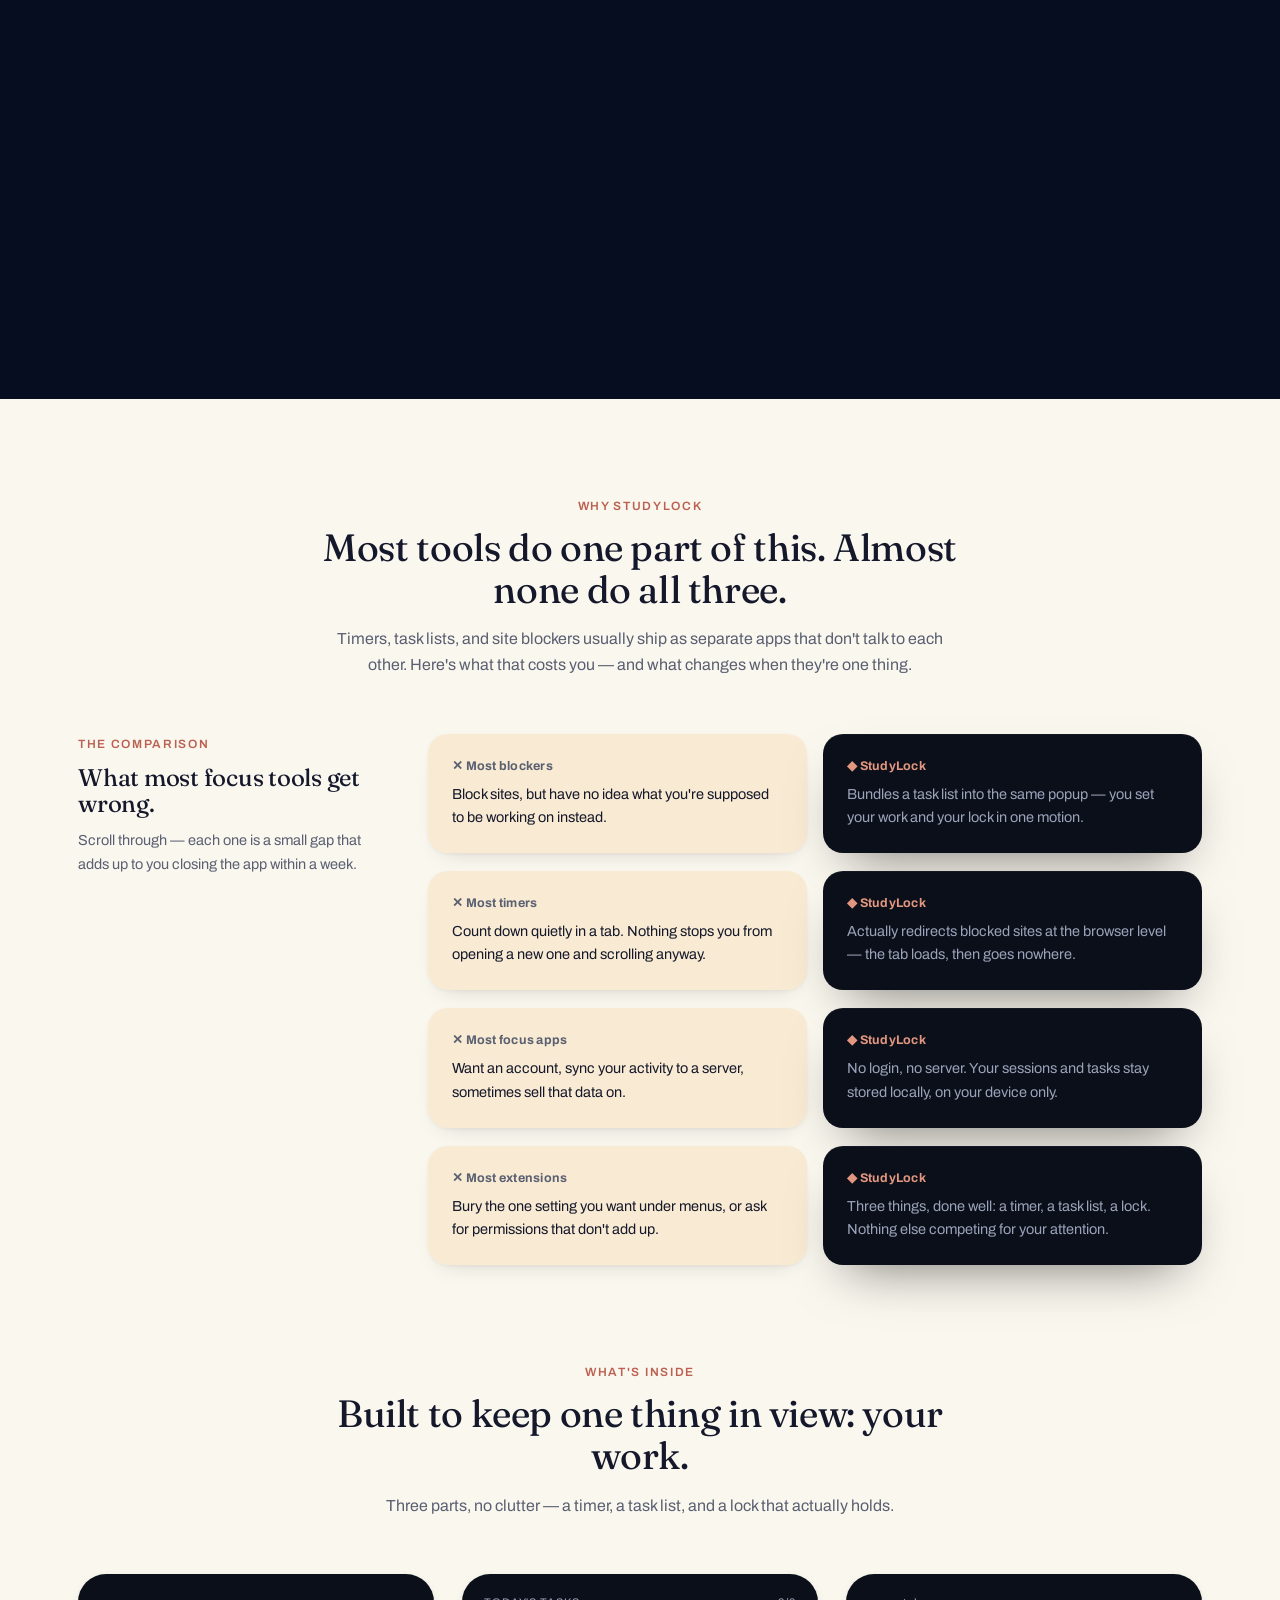
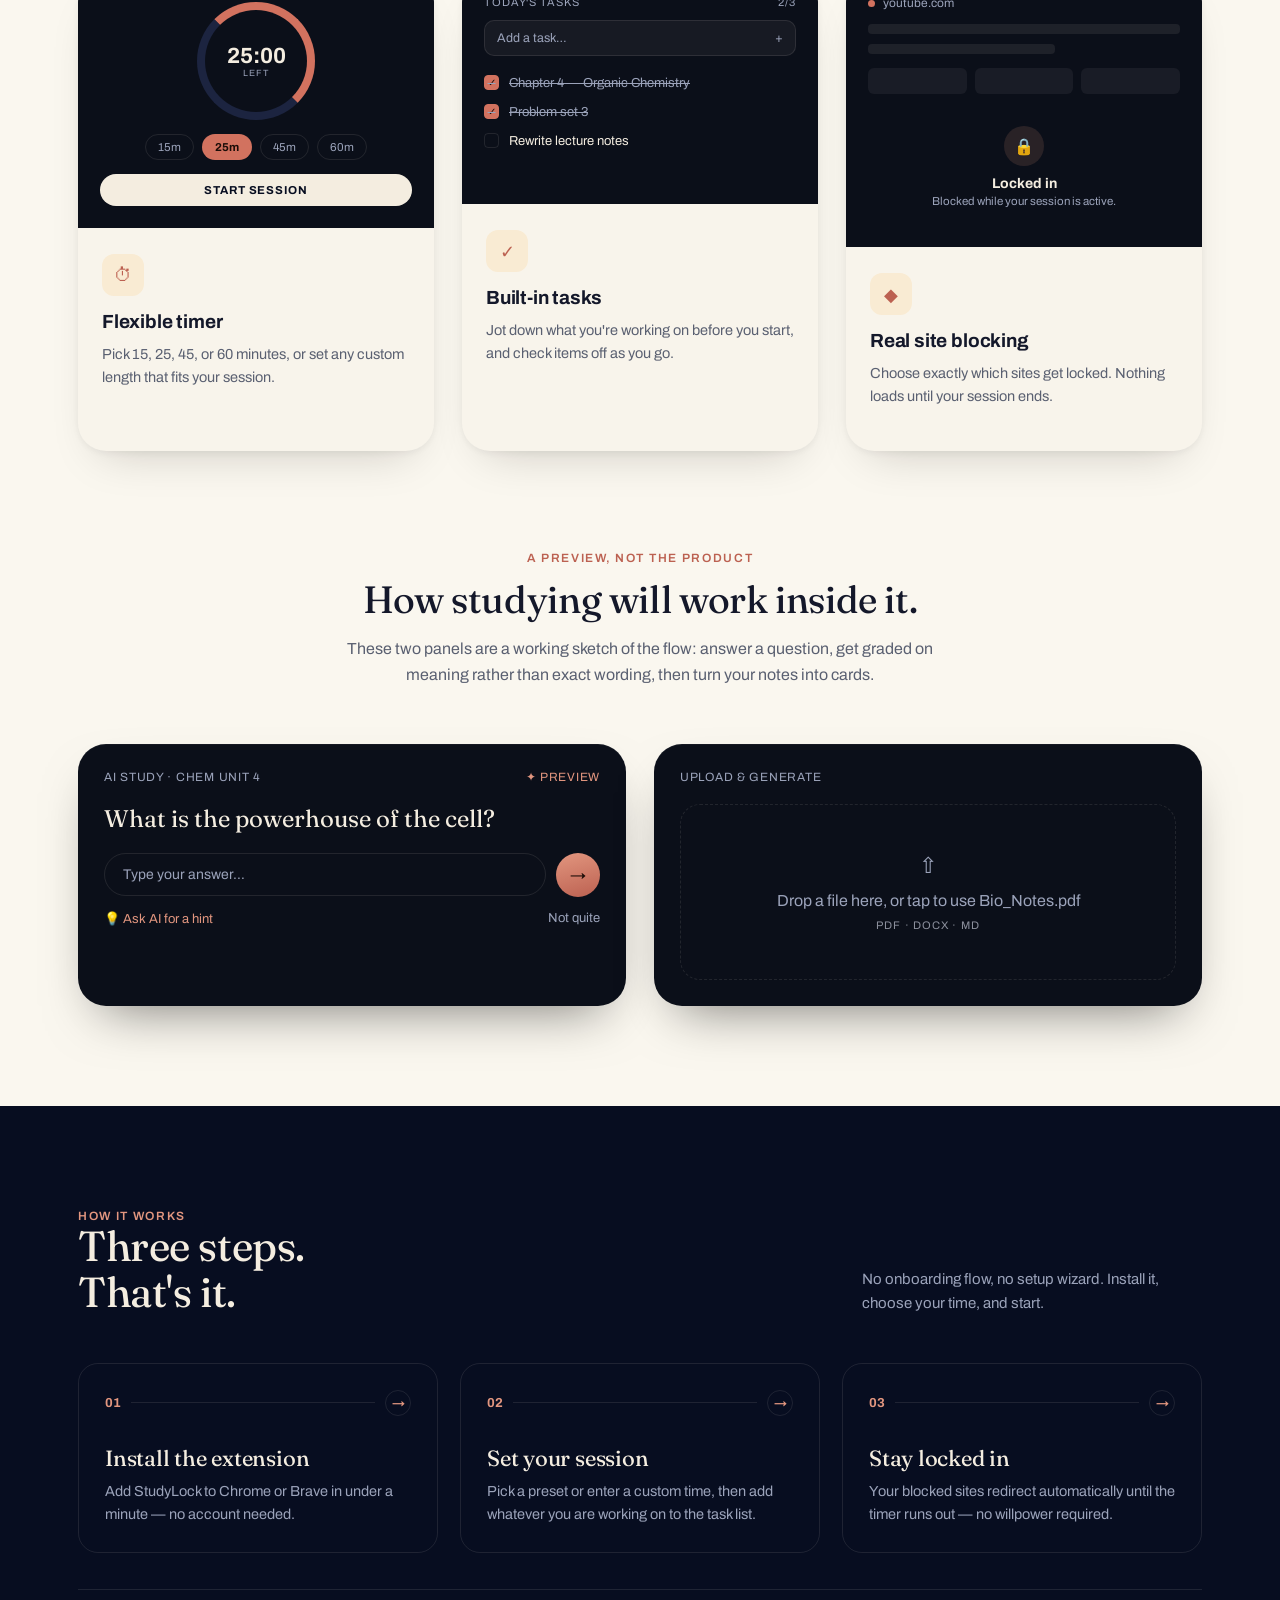
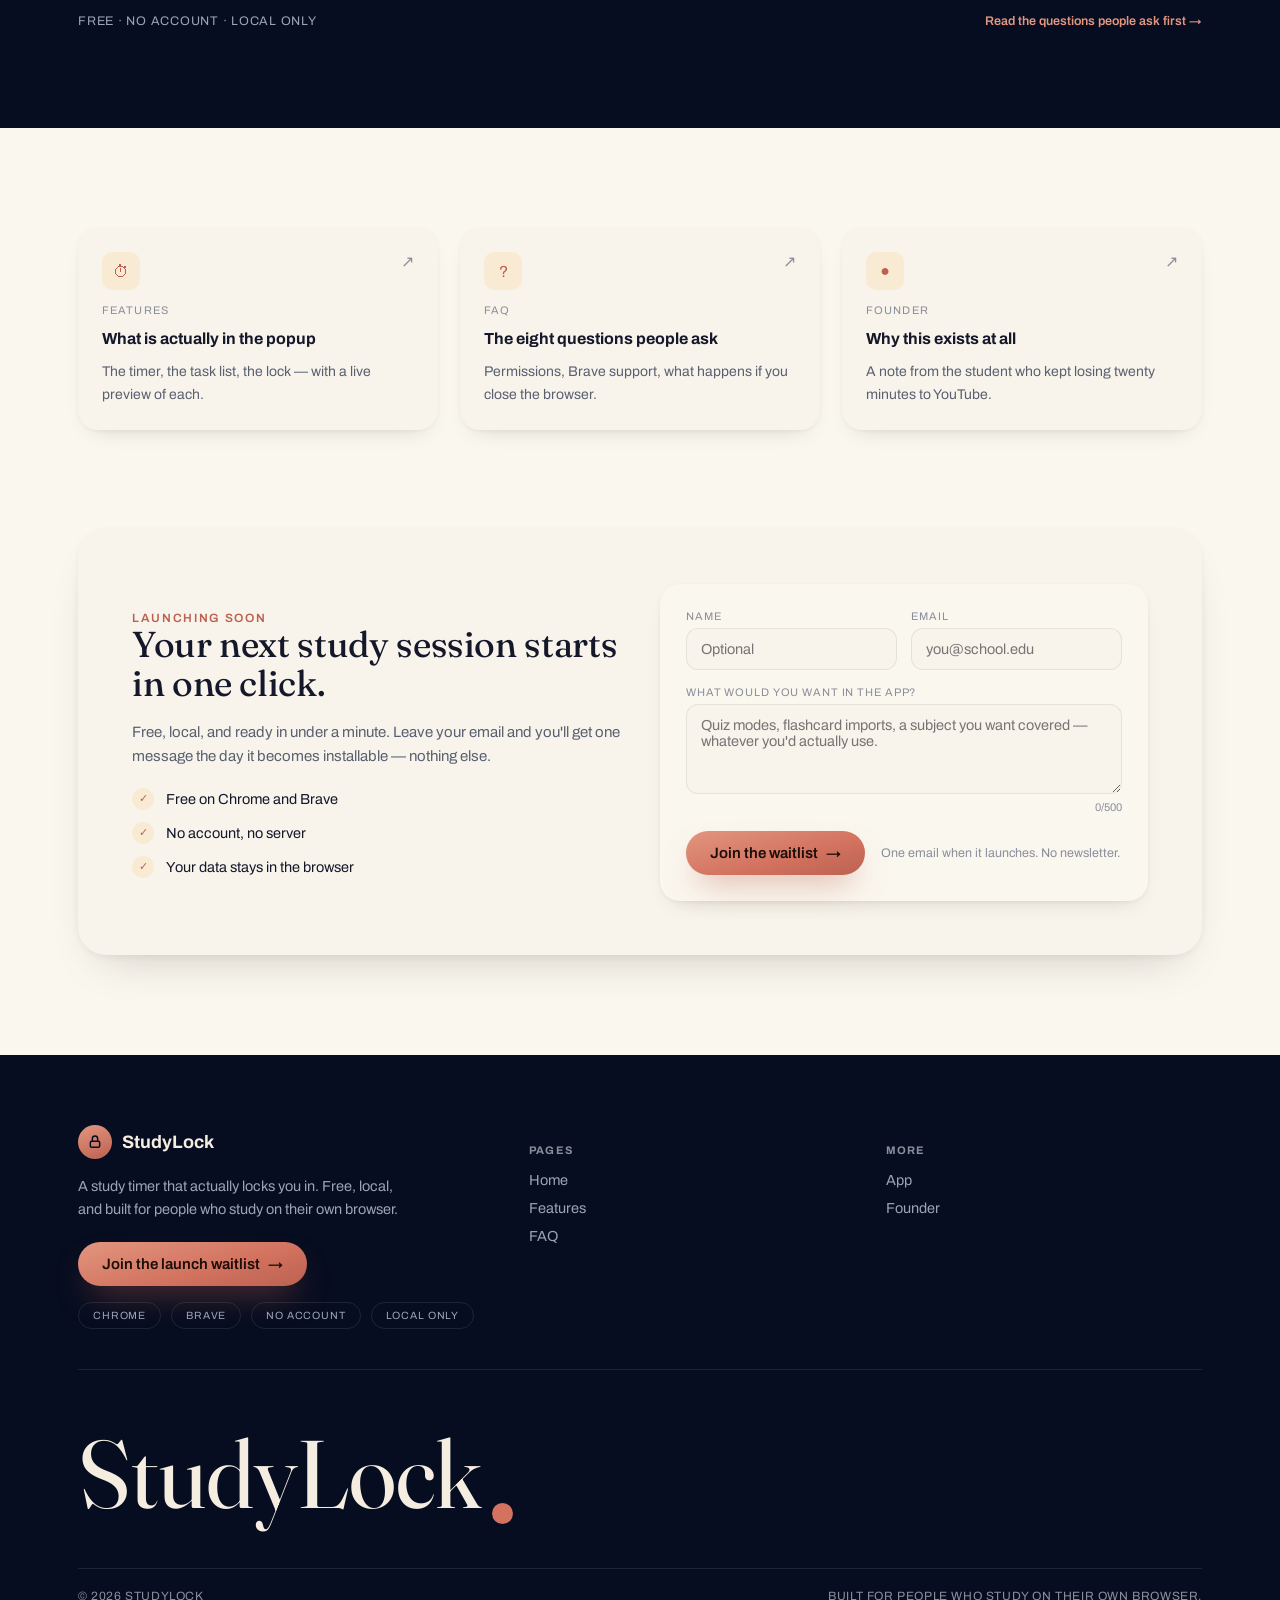
==== commit e6d9d261: "Add files via upload" ====
--- a/index.html
+++ b/index.html
@@ -11,65 +11,161 @@
 </head>
 <body>
 
-<div class="site-header">
-<div class="wrap">
-  <nav>
-    <a href="index.html" class="brand"><span class="mark">◆</span>StudyLock</a>
-    <div class="nav-links" id="navLinks">
+<header class="site-header" id="siteHeader">
+  <div class="navbar">
+    <a href="index.html" class="brand"><span class="mark"><svg viewBox="0 0 24 24" width="16" height="16" fill="none" stroke="currentColor" stroke-width="2.2" stroke-linecap="round" stroke-linejoin="round"><rect x="5" y="11" width="14" height="9" rx="2"></rect><path d="M8 11V7a4 4 0 0 1 8 0v4"></path></svg></span>StudyLock</a>
+    <nav class="nav-pill" id="navPill">
       <a href="index.html" class="active">Home</a>
       <a href="features.html">Features</a>
       <a href="faq.html">FAQ</a>
-      <a href="app.html">App <span class="soon-tag">Soon</span></a>
+      <a href="app.html">App</a>
       <a href="founder.html">Founder</a>
-    </div>
-    <button id="navToggle" class="nav-toggle" aria-label="Menu" aria-expanded="false">&#9776;</button>
-    <a href="app.html" class="btn btn-primary"><span class="wordmark">StudyL<span class="lock-o"></span>ck</span><span class="suffix">Coming Soon</span></a>
-  </nav>
-</div>
-</div>
-<script>
-  const navToggle = document.getElementById('navToggle');
-  const navLinks = document.getElementById('navLinks');
-  navToggle.addEventListener('click', () => {
-    const isOpen = navLinks.classList.toggle('open');
-    navToggle.innerHTML = isOpen ? '&#10005;' : '&#9776;';
-    navToggle.setAttribute('aria-expanded', isOpen ? 'true' : 'false');
-  });
-  navLinks.querySelectorAll('a').forEach((link) => {
-    link.addEventListener('click', () => {
-      navLinks.classList.remove('open');
-      navToggle.innerHTML = '&#9776;';
-      navToggle.setAttribute('aria-expanded', 'false');
-    });
-  });
-</script>
-<script src="lib/three.min.js"></script>
-<script src="lib/laptop-scene.js"></script>
-<script src="studylock-ui.js"></script>
-
-<div class="hero-pin-wrap">
-  <header class="hero-pin">
-    <div class="ambient-glow"></div>
-    <div class="ambient-glow-2"></div>
-    <div class="wrap">
-      <h1>A study timer that <em>actually</em> locks you in.</h1>
-    </div>
-  </header>
-</div>
-
-<section class="laptop-zoom" id="laptopZoom">
-  <div class="laptop-stage">
-    <canvas id="laptopCanvas" class="laptop-canvas"></canvas>
-    <p class="laptop-hint">Keep scrolling ↓</p>
-  </div>
-</section>
-
-<section class="compare-section" id="why">
-  <div class="wrap">
-    <div class="compare-intro reveal">
+    </nav>
+    <a href="app.html" class="btn btn-primary nav-cta">Join waitlist <span>&rarr;</span></a>
+    <button class="nav-toggle" id="navToggle" aria-label="Menu" aria-expanded="false">&#9776;</button>
+  </div>
+</header>
+
+<section class="dark-section hero">
+  <div class="wrap">
+    <div class="badge-row reveal">
+      <span class="pill-badge"><span class="dot"></span>CHROME &amp; BRAVE EXTENSION</span>
+      <span class="pill-badge filled">LAUNCHING SOON</span>
+    </div>
+    <h1 class="reveal">A study timer that <em>actually</em> locks you in.</h1>
+    <p class="sub reveal">A timer, a task list and real site blocking — all in one small popup that stays out of your way. Watch the laptop below turn: one full circle, one feature on screen, three times.</p>
+    <div class="hero-ctas reveal">
+      <a href="app.html" class="btn btn-primary">Join the launch waitlist <span>&rarr;</span></a>
+      <a href="#whats-inside" class="btn btn-outline on-dark">See what's inside</a>
+    </div>
+    <p class="scroll-hint reveal">&darr; Scroll once to hold the laptop still</p>
+  </div>
+</section>
+
+<section class="fact-strip">
+  <div class="wrap">
+    <div class="fact"><span class="k">Price</span><span class="v">Free — no trial, no paywall</span></div>
+    <div class="fact"><span class="k">Browsers</span><span class="v">Chrome &amp; Brave</span></div>
+    <div class="fact"><span class="k">Your data</span><span class="v">Stored locally, never sent</span></div>
+  </div>
+</section>
+
+<section class="laptop-section">
+  <div class="laptop-pin-wrap" id="laptopPinWrap">
+    <div class="laptop-stage">
+      <div class="wrap">
+        <div class="copy">
+          <span class="eyebrow on-dark">&bull; See it in motion</span>
+          <h2>Everything it does, in one popup.</h2>
+          <p class="lede">The page holds still here. Keep scrolling and the laptop turns a full circle, stops on a feature, turns again — three turns, one per feature, then you carry on down.</p>
+
+          <div class="turn-list" id="turnList">
+            <div class="turn-item active" data-turn="0">
+              <div class="t-left">
+                <div>
+                  <span class="t-num">01</span>
+                  <div class="t-name">Flexible timer</div>
+                  <div class="t-sub">25:00 — Organic Chemistry</div>
+                </div>
+              </div>
+              <span>&#8599;</span>
+            </div>
+            <div class="turn-item" data-turn="1">
+              <div class="t-left">
+                <div>
+                  <span class="t-num">02</span>
+                  <div class="t-name">Built-in tasks</div>
+                  <div class="t-sub">2 of 3 tasks checked off</div>
+                </div>
+              </div>
+              <span>&#8599;</span>
+            </div>
+            <div class="turn-item" data-turn="2">
+              <div class="t-left">
+                <div>
+                  <span class="t-num">03</span>
+                  <div class="t-name">Real site blocking</div>
+                  <div class="t-sub">5 sites locked while active</div>
+                </div>
+              </div>
+              <span>&#8599;</span>
+            </div>
+          </div>
+
+          <div class="turn-progress" id="turnProgress">
+            <span class="dash done" data-dash="0"></span>
+            <span class="dash" data-dash="1"></span>
+            <span class="dash" data-dash="2"></span>
+            <span class="label" id="turnLabel">Turn 1 of 3</span>
+          </div>
+          <p class="laptop-hint">&#8635; Scroll to turn the laptop &middot; the screen is live — click the presets and tasks</p>
+          <p class="laptop-replay" id="laptopReplay">&#8635; Replay the turns</p>
+        </div>
+
+        <div class="laptop-3d-viewport">
+          <div class="laptop-3d" id="laptop3d">
+            <div class="lp-lid-pivot" id="lpLidPivot">
+              <div class="lp-lid">
+                <div class="lp-screen-back"></div>
+                <div class="lp-screen-bezel">
+                  <div class="lp-screen" id="lpScreen">
+                    <div style="display:flex;flex-direction:column;height:100%;font-family:var(--font-body);">
+                      <div style="display:flex;align-items:center;gap:6px;padding:7px 10px;background:#f4ede0;color:#14182a;font-size:9px;">
+                        <span style="width:6px;height:6px;border-radius:50%;background:#e2967f;"></span>
+                        <span style="font-weight:700;">StudyLock</span>
+                        <span style="flex:1;background:#fff;border-radius:999px;padding:3px 8px;color:#8b8f9c;font-size:8px;">studylock.app — session active</span>
+                        <span id="lpTabLabel" style="font-size:7.5px;color:#bc6151;font-weight:700;">03 REAL SITE BLOCKING</span>
+                      </div>
+                      <div style="flex:1;display:grid;grid-template-columns:1.1fr 1fr;gap:1px;background:var(--navy-line);overflow:hidden;">
+                        <div id="lpLeftPane" style="background:var(--navy-deep);padding:10px;display:flex;flex-direction:column;align-items:center;justify-content:center;gap:6px;transition:box-shadow .3s ease;">
+                          <div style="width:62px;height:62px;border-radius:50%;border:5px solid #1c2440;border-top-color:#d2725f;border-right-color:#d2725f;display:flex;align-items:center;justify-content:center;flex-direction:column;">
+                            <span style="font-size:11px;font-weight:700;color:#f4ede0;">20:20</span>
+                          </div>
+                          <div style="display:flex;gap:3px;" id="lpPresets">
+                            <span class="lp-preset" data-preset="15m" style="padding:2px 6px;border-radius:999px;font-size:6.5px;color:#9ba3ba;border:1px solid var(--navy-line);cursor:pointer;">15m</span>
+                            <span class="lp-preset on" data-preset="25m" style="padding:2px 6px;border-radius:999px;font-size:6.5px;background:#d2725f;color:#1b0d08;font-weight:700;cursor:pointer;">25m</span>
+                            <span class="lp-preset" data-preset="45m" style="padding:2px 6px;border-radius:999px;font-size:6.5px;color:#9ba3ba;border:1px solid var(--navy-line);cursor:pointer;">45m</span>
+                          </div>
+                        </div>
+                        <div id="lpRightPane" style="background:var(--navy-deep);padding:8px;font-size:7px;color:#f4ede0;transition:box-shadow .3s ease;">
+                          <div style="display:flex;justify-content:space-between;color:#9ba3ba;margin-bottom:5px;text-transform:uppercase;letter-spacing:.06em;font-size:6px;">Today's tasks<span>2/3</span></div>
+                          <div class="lp-task" data-task="0" style="display:flex;gap:4px;align-items:center;margin-bottom:3px;text-decoration:line-through;color:#6b7184;cursor:pointer;"><span style="width:7px;height:7px;border-radius:2px;background:#d2725f;flex-shrink:0;"></span>Chapter 4 — Organic Chemistry</div>
+                          <div class="lp-task" data-task="1" style="display:flex;gap:4px;align-items:center;margin-bottom:3px;text-decoration:line-through;color:#6b7184;cursor:pointer;"><span style="width:7px;height:7px;border-radius:2px;background:#d2725f;flex-shrink:0;"></span>Problem set 3</div>
+                          <div class="lp-task" data-task="2" style="display:flex;gap:4px;align-items:center;margin-bottom:8px;cursor:pointer;"><span style="width:7px;height:7px;border-radius:2px;border:1px solid var(--navy-line);flex-shrink:0;"></span>Rewrite lecture notes</div>
+                          <div id="lpLockBox" style="border-top:1px solid var(--navy-line);padding-top:6px;">
+                            <div style="color:#e2967f;font-size:5.8px;letter-spacing:.06em;margin-bottom:4px;">&#128274; LOCKED WHILE ACTIVE</div>
+                            <div style="display:flex;flex-wrap:wrap;gap:3px;">
+                              <span style="border:1px solid var(--navy-line);border-radius:999px;padding:2px 5px;font-size:5.5px;color:#9ba3ba;">youtube.com</span>
+                              <span style="border:1px solid var(--navy-line);border-radius:999px;padding:2px 5px;font-size:5.5px;color:#9ba3ba;">instagram.com</span>
+                              <span style="border:1px solid var(--navy-line);border-radius:999px;padding:2px 5px;font-size:5.5px;color:#9ba3ba;">tiktok.com</span>
+                            </div>
+                          </div>
+                        </div>
+                      </div>
+                    </div>
+                  </div>
+                </div>
+              </div>
+            </div>
+            <div class="lp-base">
+              <div class="lp-base-top"></div>
+              <div class="lp-keyboard" id="lpKeyboard"></div>
+              <div class="lp-trackpad"></div>
+              <div class="lp-base-front"></div>
+            </div>
+          </div>
+        </div>
+      </div>
+    </div>
+  </div>
+</section>
+
+<section class="section" id="why">
+  <div class="wrap">
+    <div class="section-intro reveal">
       <span class="eyebrow">Why StudyLock</span>
       <h2>Most tools do one part of this. Almost none do all three.</h2>
-      <p>Timers, task lists, and site blockers usually ship as separate apps that don't talk to each other. Here's what that actually costs you — and what changes when they're one thing.</p>
+      <p>Timers, task lists, and site blockers usually ship as separate apps that don't talk to each other. Here's what that costs you — and what changes when they're one thing.</p>
     </div>
 
     <div class="compare-grid">
@@ -77,61 +173,33 @@
         <span class="eyebrow">The comparison</span>
         <h3>What most focus tools get wrong.</h3>
         <p>Scroll through — each one is a small gap that adds up to you closing the app within a week.</p>
-        <span class="divider-line"></span>
       </div>
 
       <div class="compare-rows">
         <div class="compare-row reveal">
-          <div class="compare-col others spotlight">
-            <span class="tag">✕ Most blockers</span>
-            <p>Block sites, but have no idea what you're supposed to be working on instead.</p>
-          </div>
-          <div class="compare-col ours spotlight">
-            <span class="tag">◆ StudyLock</span>
-            <p>Bundles a task list into the same popup — you set your work and your lock in one motion.</p>
-          </div>
-        </div>
-
+          <div class="compare-col others spotlight"><span class="tag">&#10005; Most blockers</span><p>Block sites, but have no idea what you're supposed to be working on instead.</p></div>
+          <div class="compare-col ours spotlight"><span class="tag">&#9670; StudyLock</span><p>Bundles a task list into the same popup — you set your work and your lock in one motion.</p></div>
+        </div>
         <div class="compare-row reveal">
-          <div class="compare-col others spotlight">
-            <span class="tag">✕ Most timers</span>
-            <p>Count down quietly in a tab. Nothing stops you from opening a new one and scrolling anyway.</p>
-          </div>
-          <div class="compare-col ours spotlight">
-            <span class="tag">◆ StudyLock</span>
-            <p>Actually redirects blocked sites at the browser level — the tab loads, then goes nowhere.</p>
-          </div>
-        </div>
-
+          <div class="compare-col others spotlight"><span class="tag">&#10005; Most timers</span><p>Count down quietly in a tab. Nothing stops you from opening a new one and scrolling anyway.</p></div>
+          <div class="compare-col ours spotlight"><span class="tag">&#9670; StudyLock</span><p>Actually redirects blocked sites at the browser level — the tab loads, then goes nowhere.</p></div>
+        </div>
         <div class="compare-row reveal">
-          <div class="compare-col others spotlight">
-            <span class="tag">✕ Most focus apps</span>
-            <p>Want an account, sync your activity to a server, sometimes sell that data on.</p>
-          </div>
-          <div class="compare-col ours spotlight">
-            <span class="tag">◆ StudyLock</span>
-            <p>No login, no server. Your sessions and tasks stay stored locally, on your device only.</p>
-          </div>
-        </div>
-
+          <div class="compare-col others spotlight"><span class="tag">&#10005; Most focus apps</span><p>Want an account, sync your activity to a server, sometimes sell that data on.</p></div>
+          <div class="compare-col ours spotlight"><span class="tag">&#9670; StudyLock</span><p>No login, no server. Your sessions and tasks stay stored locally, on your device only.</p></div>
+        </div>
         <div class="compare-row reveal">
-          <div class="compare-col others spotlight">
-            <span class="tag">✕ Most extensions</span>
-            <p>Bury the one setting you want under menus, or ask for permissions that don't add up.</p>
-          </div>
-          <div class="compare-col ours spotlight">
-            <span class="tag">◆ StudyLock</span>
-            <p>Three things, done well: a timer, a task list, a lock. Nothing else competing for your attention.</p>
-          </div>
-        </div>
-      </div>
-    </div>
-  </div>
-</section>
-
-<section class="features">
-  <div class="wrap">
-    <div class="section-head reveal">
+          <div class="compare-col others spotlight"><span class="tag">&#10005; Most extensions</span><p>Bury the one setting you want under menus, or ask for permissions that don't add up.</p></div>
+          <div class="compare-col ours spotlight"><span class="tag">&#9670; StudyLock</span><p>Three things, done well: a timer, a task list, a lock. Nothing else competing for your attention.</p></div>
+        </div>
+      </div>
+    </div>
+  </div>
+</section>
+
+<section class="section" id="whats-inside" style="padding-top:0;">
+  <div class="wrap">
+    <div class="section-intro reveal">
       <span class="eyebrow">What's inside</span>
       <h2>Built to keep one thing in view: your work.</h2>
       <p>Three parts, no clutter — a timer, a task list, and a lock that actually holds.</p>
@@ -139,65 +207,162 @@
 
     <div class="feature-grid">
       <div class="feature-card reveal spotlight">
-        <div class="ficon">⏱</div>
-        <h3>Flexible timer</h3>
-        <p>Pick 15, 25, 45, or 60 minutes, or set any custom length that fits your session.</p>
+        <div class="preview pv-timer">
+          <div class="ring"><span class="time">25:00</span><span class="left">left</span></div>
+          <div class="presets"><span>15m</span><span class="on">25m</span><span>45m</span><span>60m</span></div>
+          <div class="start">START SESSION</div>
+        </div>
+        <div class="body"><div class="ficon">&#9201;</div><h3>Flexible timer</h3><p class="desc">Pick 15, 25, 45, or 60 minutes, or set any custom length that fits your session.</p></div>
       </div>
       <div class="feature-card reveal spotlight">
-        <div class="ficon">✓</div>
-        <h3>Built-in tasks</h3>
-        <p>Jot down what you're working on before you start, and check items off as you go.</p>
+        <div class="preview pv-tasks">
+          <div class="pv-head"><span>Today's tasks</span><span>2/3</span></div>
+          <div class="pv-add"><span>Add a task&hellip;</span><span>+</span></div>
+          <div class="task-row done"><span class="box checked">&#10003;</span>Chapter 4 — Organic Chemistry</div>
+          <div class="task-row done"><span class="box checked">&#10003;</span>Problem set 3</div>
+          <div class="task-row"><span class="box"></span>Rewrite lecture notes</div>
+        </div>
+        <div class="body"><div class="ficon">&#10003;</div><h3>Built-in tasks</h3><p class="desc">Jot down what you're working on before you start, and check items off as you go.</p></div>
       </div>
       <div class="feature-card reveal spotlight">
-        <div class="ficon">◆</div>
-        <h3>Real site blocking</h3>
-        <p>Choose exactly which sites get locked. Nothing loads until your session ends.</p>
-      </div>
-    </div>
-  </div>
-</section>
-
-<section class="steps">
-  <div class="wrap">
-    <div class="section-head reveal">
-      <span class="eyebrow">How it works</span>
-      <h2>Three steps. That's it.</h2>
-    </div>
-
-    <div class="step-row">
-      <div class="step reveal">
-        <div class="num">01</div>
-        <h4>Install the extension</h4>
-        <p>Add StudyLock to Chrome or Brave in under a minute — no account needed.</p>
-      </div>
-      <div class="step reveal">
-        <div class="num">02</div>
-        <h4>Set your session</h4>
-        <p>Pick a preset or enter a custom time, then add whatever you're working on to the task list.</p>
-      </div>
-      <div class="step reveal">
-        <div class="num">03</div>
-        <h4>Stay locked in</h4>
-        <p>Your blocked sites redirect automatically until the timer runs out — no willpower required.</p>
-      </div>
-    </div>
-  </div>
-</section>
-
-<div class="wrap">
-  <div class="cta-band reveal">
-    <h2>Your next study session starts in one click.</h2>
-    <p>Free, local, and ready in under a minute.</p>
-    <a href="app.html" class="btn btn-primary"><span class="wordmark">StudyL<span class="lock-o"></span>ck</span><span class="suffix">Coming Soon</span></a>
-  </div>
-</div>
-
-<div class="wrap">
-  <footer>
-    <div class="brand"><span class="mark">◆</span>StudyLock</div>
-    <span>Built for people who study on their own browser.</span>
-  </footer>
-</div>
-
+        <div class="preview pv-block">
+          <div class="pv-tab"><span class="dot"></span>youtube.com</div>
+          <div class="skel"></div><div class="skel w60"></div>
+          <div class="chips"><div class="c"></div><div class="c"></div><div class="c"></div></div>
+          <div class="lock-mid"><div class="licon">&#128274;</div><div class="lt">Locked in</div><div class="ls">Blocked while your session is active.</div></div>
+        </div>
+        <div class="body"><div class="ficon">&#9670;</div><h3>Real site blocking</h3><p class="desc">Choose exactly which sites get locked. Nothing loads until your session ends.</p></div>
+      </div>
+    </div>
+  </div>
+</section>
+
+<section class="section" style="padding-top:0;">
+  <div class="wrap">
+    <div class="section-intro reveal">
+      <span class="eyebrow">A preview, not the product</span>
+      <h2>How studying will work inside it.</h2>
+      <p>These two panels are a working sketch of the flow: answer a question, get graded on meaning rather than exact wording, then turn your notes into cards.</p>
+    </div>
+    <div class="ai-grid">
+      <div class="ai-card reveal">
+        <div class="ai-head"><span>AI Study &middot; Chem Unit 4</span><span class="tag">&#10022; Preview</span></div>
+        <div class="q">What is the powerhouse of the cell?</div>
+        <div class="answer-row"><span class="answer-field">Type your answer&hellip;</span><span class="send">&rarr;</span></div>
+        <div class="ai-foot"><span class="hint">&#128161; Ask AI for a hint</span><span>Not quite</span></div>
+      </div>
+      <div class="ai-card reveal">
+        <div class="ai-head"><span>Upload &amp; generate</span></div>
+        <div class="drop"><div class="up">&#8679;</div>Drop a file here, or tap to use Bio_Notes.pdf<div class="types">PDF &middot; DOCX &middot; MD</div></div>
+      </div>
+    </div>
+  </div>
+</section>
+
+<section class="section steps-dark">
+  <div class="wrap">
+    <div class="steps-head">
+      <div>
+        <span class="eyebrow on-dark">How it works</span>
+        <h2>Three steps.<br>That's it.</h2>
+      </div>
+      <p>No onboarding flow, no setup wizard. Install it, choose your time, and start.</p>
+    </div>
+    <div class="step-grid">
+      <div class="step-card reveal"><div class="snum">01<span class="ln"></span><span class="arrow">&rarr;</span></div><h4>Install the extension</h4><p>Add StudyLock to Chrome or Brave in under a minute — no account needed.</p></div>
+      <div class="step-card reveal"><div class="snum">02<span class="ln"></span><span class="arrow">&rarr;</span></div><h4>Set your session</h4><p>Pick a preset or enter a custom time, then add whatever you are working on to the task list.</p></div>
+      <div class="step-card reveal"><div class="snum">03<span class="ln"></span><span class="arrow">&rarr;</span></div><h4>Stay locked in</h4><p>Your blocked sites redirect automatically until the timer runs out — no willpower required.</p></div>
+    </div>
+    <div class="steps-foot">
+      <span>Free &middot; No account &middot; Local only</span>
+      <a href="faq.html">Read the questions people ask first &rarr;</a>
+    </div>
+  </div>
+</section>
+
+<section class="section">
+  <div class="wrap">
+    <div class="quick-grid">
+      <a class="quick-card reveal" href="features.html">
+        <div class="qtop"><div class="qicon">&#9201;</div><span class="qarrow">&#8599;</span></div>
+        <span class="qlabel">Features</span>
+        <strong>What is actually in the popup</strong>
+        <p>The timer, the task list, the lock — with a live preview of each.</p>
+      </a>
+      <a class="quick-card reveal" href="faq.html">
+        <div class="qtop"><div class="qicon">?</div><span class="qarrow">&#8599;</span></div>
+        <span class="qlabel">FAQ</span>
+        <strong>The eight questions people ask</strong>
+        <p>Permissions, Brave support, what happens if you close the browser.</p>
+      </a>
+      <a class="quick-card reveal" href="founder.html">
+        <div class="qtop"><div class="qicon">&#9679;</div><span class="qarrow">&#8599;</span></div>
+        <span class="qlabel">Founder</span>
+        <strong>Why this exists at all</strong>
+        <p>A note from the student who kept losing twenty minutes to YouTube.</p>
+      </a>
+    </div>
+  </div>
+</section>
+
+<section class="section" style="padding-top:0;">
+  <div class="wrap">
+    <div class="cta-band reveal">
+      <div class="left">
+        <span class="eyebrow">Launching soon</span>
+        <h2>Your next study session starts in one click.</h2>
+        <p>Free, local, and ready in under a minute. Leave your email and you'll get one message the day it becomes installable — nothing else.</p>
+        <ul class="check-list">
+          <li><span class="ck">&#10003;</span>Free on Chrome and Brave</li>
+          <li><span class="ck">&#10003;</span>No account, no server</li>
+          <li><span class="ck">&#10003;</span>Your data stays in the browser</li>
+        </ul>
+      </div>
+      <form class="waitlist-form" data-waitlist-form action="https://formspree.io/f/xwlekrgl" method="POST">
+        <input type="text" name="_gotcha" class="hp" tabindex="-1" autocomplete="off">
+        <div class="field-row">
+          <div><label for="name1">Name</label><input type="text" id="name1" name="name" placeholder="Optional"></div>
+          <div><label for="email1">Email</label><input type="email" id="email1" name="email" placeholder="you@school.edu" required></div>
+        </div>
+        <label for="msg1">What would you want in the app? <span class="char-count-label"></span></label>
+        <textarea id="msg1" name="message" maxlength="500" placeholder="Quiz modes, flashcard imports, a subject you want covered — whatever you'd actually use."></textarea>
+        <div class="char-count"><span class="cur">0</span>/500</div>
+        <div class="submit-row">
+          <button type="submit" class="btn btn-primary">Join the waitlist <span>&rarr;</span></button>
+          <span class="fine">One email when it launches. No newsletter.</span>
+        </div>
+        <div class="form-status"></div>
+      </form>
+    </div>
+  </div>
+</section>
+
+<footer class="site-footer">
+  <div class="wrap">
+    <div class="footer-top">
+      <div class="footer-brand">
+        <div class="brand"><span class="mark"><svg viewBox="0 0 24 24" width="16" height="16" fill="none" stroke="currentColor" stroke-width="2.2" stroke-linecap="round" stroke-linejoin="round"><rect x="5" y="11" width="14" height="9" rx="2"></rect><path d="M8 11V7a4 4 0 0 1 8 0v4"></path></svg></span>StudyLock</div>
+        <p>A study timer that actually locks you in. Free, local, and built for people who study on their own browser.</p>
+        <a href="app.html" class="btn btn-primary">Join the launch waitlist <span>&rarr;</span></a>
+        <div class="footer-tags"><span>Chrome</span><span>Brave</span><span>No account</span><span>Local only</span></div>
+      </div>
+      <div class="footer-col">
+        <h5>Pages</h5>
+        <a href="index.html">Home</a><a href="features.html">Features</a><a href="faq.html">FAQ</a>
+      </div>
+      <div class="footer-col">
+        <h5>More</h5>
+        <a href="app.html">App</a><a href="founder.html">Founder</a>
+      </div>
+    </div>
+    <div class="footer-wordmark">StudyLock<span class="dot"></span></div>
+    <div class="footer-bottom">
+      <span>&copy; 2026 StudyLock</span>
+      <span>Built for people who study on their own browser.</span>
+    </div>
+  </div>
+</footer>
+
+<script src="studylock-ui.js"></script>
 </body>
 </html>
--- a/styles.css
+++ b/styles.css
@@ -1,1403 +1,680 @@
+/* ==========================================================================
+   StudyLock — clay-morphism rebuild
+   Navy/cream/coral palette, soft "clay" cards, serif display + sans body.
+   ========================================================================== */
+
 :root {
-  /* Navy page, cream + coral/orange accents — a dark glass palette.
-     Canonical colors below; the "legacy" slot names (--cream, --card,
-     --ink, --terracotta, etc.) are kept as aliases pointing at them so
-     every existing var(--terracotta) etc. further down this file keeps
-     working. This file has now been recolored four times without
-     touching the ~1300 lines of component rules — only this block. */
-  --navy: #14213D;
-  --navy-deep: #0A1428;
-  --navy-light: #1E3258;
-  --cream-solid: #F4EDE0;
-  --cream-muted: #9BA3BA;
-  --hairline: rgba(244, 237, 224, 0.14);
-  --coral: #FF6B5B;
-  --coral-light: #FF8F80;
-  --coral-deep: #E2503F;
-
-  /* Legacy slots — unchanged names, new values */
-  --cream: var(--navy);             /* "page background" slot */
-  --card: var(--navy-light);        /* "secondary surface" slot */
-  --ink: var(--cream-solid);        /* "primary text" slot */
-  --ink-soft: var(--cream-muted);   /* "secondary text" slot */
-  --line: var(--hairline);
-  --terracotta: var(--coral);           /* "primary accent" slot */
-  --terracotta-dark: var(--coral-light); /* "accent on dark surface" slot */
-  --terracotta-tint: var(--cream-solid); /* "light chip background" slot */
-  --coral-dark: var(--coral-deep);
-  --ease-premium: cubic-bezier(0.16, 1, 0.3, 1);
-
-  /* Liquid-glass surfaces — frosted light panels floating over the navy
-     ground, the "iOS 26" look. */
-  --glass-bg: rgba(244, 237, 224, 0.10);
-  --glass-bg-strong: rgba(244, 237, 224, 0.2);
-  --glass-border: rgba(244, 237, 224, 0.28);
-  --glass-blur: 22px;
-
-  /* Type — headlines back in the serif from the reference specimen;
-     the logo stays on the plain system stack (the "older simple font"). */
+  --navy: #070d20;
+  --navy-deep: #050811;
+  --navy-card: #0b0f19;
+  --navy-line: rgba(244, 237, 224, 0.1);
+  --cream: #faf7ef;
+  --cream-card: #f8f4eb;
+  --sand: #f9ebd3;
+  --sand-deep: #f3dfb8;
+  --ink: #14182a;
+  --ink-soft: #5a6071;
+  --ink-faint: #8b8f9c;
+  --cream-ink: #f4ede0;
+  --cream-ink-soft: #9ba3ba;
+  --coral: #d2725f;
+  --coral-light: #e2967f;
+  --coral-deep: #bc6151;
+  --line: rgba(20, 20, 30, 0.08);
   --font-display: 'Fraunces', Georgia, 'Times New Roman', serif;
-  --font-body: 'Archivo', -apple-system, "Segoe UI", "Helvetica Neue", Arial, sans-serif;
-  --font-logo: -apple-system, "Segoe UI", "Helvetica Neue", Arial, sans-serif;
-
-  --radius-xs: 6px;
-  --radius-sm: 10px;
-  --radius-md: 14px;
-  --radius-lg: 20px;
-
-  /* Soft tactile depth on dark surfaces — there's no bright ambient light
-     to catch a highlight the way the old cream theme had, so this is a
-     deep contact shadow plus a hairline glass rim instead of a dual
-     offset clay-shadow pair. */
-  --clay-shadow: 0 18px 40px -16px rgba(2, 5, 12, 0.55), inset 0 1px 0 rgba(255, 255, 255, 0.06);
-  --clay-shadow-sm: 0 10px 22px -10px rgba(2, 5, 12, 0.5), inset 0 1px 0 rgba(255, 255, 255, 0.05);
-  --clay-shadow-inset: inset 2px 2px 6px rgba(2, 5, 12, 0.4), inset -1px -1px 3px rgba(255, 255, 255, 0.04);
-}
-
-* { box-sizing: border-box; margin: 0; padding: 0; }
-
+  --font-body: 'Archivo', -apple-system, BlinkMacSystemFont, 'Segoe UI', sans-serif;
+  --font-mono-ish: 'Archivo', sans-serif;
+  --clay-shadow: 0 22px 48px -24px rgba(20, 14, 8, 0.22), 0 2px 8px rgba(20, 14, 8, 0.06);
+  --clay-shadow-sm: 0 10px 24px -14px rgba(20, 14, 8, 0.2), 0 1px 4px rgba(20, 14, 8, 0.05);
+  --clay-shadow-dark: 0 24px 54px -24px rgba(0, 0, 0, 0.55), inset 0 1px 0 rgba(255, 255, 255, 0.04);
+  --radius-lg: 28px;
+  --radius-md: 20px;
+  --radius-sm: 14px;
+  --wrap: 1180px;
+}
+
+* { box-sizing: border-box; }
 html { scroll-behavior: smooth; }
 
 body {
+  margin: 0;
+  background: var(--cream);
+  color: var(--ink);
   font-family: var(--font-body);
-  background:
-    radial-gradient(1100px 760px at 12% -8%, rgba(255, 107, 91, 0.12), transparent 60%),
-    radial-gradient(900px 680px at 104% 6%, rgba(244, 237, 224, 0.05), transparent 55%),
-    linear-gradient(180deg, #0D1830 0%, var(--navy) 30%, #101D38 100%);
-  background-attachment: fixed;
+  -webkit-font-smoothing: antialiased;
+  text-rendering: optimizeLegibility;
+}
+
+a { color: inherit; text-decoration: none; }
+img { max-width: 100%; display: block; }
+button { font-family: inherit; cursor: pointer; }
+
+.wrap { max-width: var(--wrap); margin: 0 auto; padding: 0 28px; }
+
+h1, h2, h3, h4 {
+  font-family: var(--font-display);
+  font-weight: 440;
+  line-height: 1.1;
+  margin: 0;
+  letter-spacing: -0.01em;
+}
+h1 em, h2 em, h3 em { font-style: italic; font-weight: 500; color: var(--coral); }
+
+p { margin: 0; line-height: 1.6; }
+
+.eyebrow {
+  display: inline-block;
+  font-size: 12px;
+  font-weight: 600;
+  letter-spacing: 0.14em;
+  text-transform: uppercase;
+  color: var(--coral-deep);
+}
+.eyebrow.on-dark { color: var(--coral-light); }
+
+/* ---- buttons ---- */
+.btn {
+  display: inline-flex;
+  align-items: center;
+  gap: 8px;
+  padding: 14px 24px;
+  border-radius: 999px;
+  font-size: 15px;
+  font-weight: 600;
+  border: none;
+  transition: transform 0.18s ease, box-shadow 0.18s ease;
+}
+.btn-primary {
+  background: linear-gradient(165deg, var(--coral-light), var(--coral) 60%, var(--coral-deep));
+  color: #1b0d08;
+  box-shadow: 0 16px 32px -12px rgba(190, 95, 75, 0.55);
+}
+.btn-primary:hover { transform: translateY(-2px); box-shadow: 0 20px 38px -12px rgba(190, 95, 75, 0.6); }
+.btn-outline {
+  background: transparent;
   color: var(--ink);
-  line-height: 1.5;
-  position: relative;
-}
-
-/* subtle film-grain texture over the whole page, so the navy ground reads
-   as a textured surface rather than a flat fill */
-body::before {
-  content: '';
-  position: fixed;
-  inset: 0;
-  z-index: 1;
-  pointer-events: none;
-  opacity: 0.05;
-  mix-blend-mode: overlay;
-  background-image: url("data:image/svg+xml;utf8,<svg xmlns='http://www.w3.org/2000/svg' width='140' height='140'><filter id='n'><feTurbulence type='fractalNoise' baseFrequency='0.85' numOctaves='2' stitchTiles='stitch'/></filter><rect width='100%25' height='100%25' filter='url(%23n)'/></svg>");
-}
-
-a { color: inherit; }
-
-.wrap {
-  max-width: 1080px;
-  margin: 0 auto;
-  padding: 0 24px;
-}
-
-/* NAV — sticky liquid-glass bar, a frosted navy pane */
+  border: 1.5px solid var(--line);
+}
+.btn-outline.on-dark { color: var(--cream-ink); border-color: var(--navy-line); }
+.btn-outline:hover { background: rgba(20, 20, 30, 0.04); }
+.btn-outline.on-dark:hover { background: rgba(244, 237, 224, 0.06); }
+
+/* ==========================================================================
+   NAV — shared pill hotbar, present on every page
+   ========================================================================== */
 .site-header {
   position: sticky;
   top: 0;
-  z-index: 200;
-  background: rgba(10, 20, 40, 0.42);
-  backdrop-filter: blur(var(--glass-blur)) saturate(180%);
-  -webkit-backdrop-filter: blur(var(--glass-blur)) saturate(180%);
-  border-bottom: 1px solid rgba(244, 237, 224, 0.05);
-  transition: background 0.45s ease, border-color 0.45s ease, box-shadow 0.45s ease;
-}
-
-.site-header.scrolled {
-  background: rgba(8, 16, 32, 0.78);
-  border-bottom-color: rgba(244, 237, 224, 0.12);
-  box-shadow: 0 1px 0 rgba(0, 0, 0, 0.2), 0 16px 32px -24px rgba(0, 0, 0, 0.6);
-}
-
-nav {
+  z-index: 50;
+  padding: 18px 0;
+  transition: background 0.25s ease, padding 0.25s ease;
+}
+.site-header .navbar {
+  max-width: var(--wrap);
+  margin: 0 auto;
+  padding: 0 28px;
   display: flex;
   align-items: center;
   justify-content: space-between;
-  padding: 18px 0;
-  position: relative;
-}
-
-.nav-toggle {
-  display: none;
-  background: none;
-  border: none;
-  font-size: 20px;
-  line-height: 1;
-  color: var(--ink);
-  cursor: pointer;
-  padding: 6px;
-}
-
-.brand {
-  display: flex;
-  align-items: center;
-  gap: 8px;
-  font-family: var(--font-logo);
-  font-weight: 700;
-  font-size: 17px;
-  text-decoration: none;
-}
-
-.brand .mark {
-  color: var(--terracotta);
-  font-size: 18px;
-}
-
-.nav-links {
-  display: flex;
-  align-items: center;
-  gap: 26px;
-  font-size: 14px;
-  font-weight: 500;
-  color: var(--ink-soft);
-}
-
-.nav-links a { text-decoration: none; padding: 4px 0; border-bottom: 2px solid transparent; transition: color 0.25s ease, border-color 0.25s ease; }
-.nav-links a:hover { color: var(--ink); }
-.nav-links a.active { color: var(--ink); border-bottom-color: var(--terracotta); font-weight: 600; }
-.nav-links .soon-tag {
-  font-size: 9px;
-  font-weight: 700;
-  letter-spacing: 0.03em;
-  color: var(--navy);
-  background: var(--terracotta-tint);
-  padding: 1px 5px;
-  border-radius: var(--radius-xs);
-  margin-left: 5px;
-  vertical-align: middle;
-}
-
-.btn {
-  position: relative;
-  display: inline-flex;
-  align-items: center;
-  gap: 6px;
-  border: none;
-  border-radius: var(--radius-sm);
-  padding: 10px 20px;
-  font-size: 14px;
-  font-weight: 600;
-  cursor: pointer;
-  text-decoration: none;
-  font-family: var(--font-body);
-  overflow: hidden;
-  isolation: isolate;
-  transition: background 0.35s ease, transform 0.35s var(--ease-premium), box-shadow 0.35s ease, border-color 0.35s ease;
-}
-
-.btn:hover { transform: translateY(-1px); }
-.btn:active { transform: translateY(0) scale(0.98); }
-
-/* liquid-glass sheen — a soft light sweep on hover */
-.btn::before {
-  content: '';
-  position: absolute;
-  inset: 0;
-  left: -75%;
-  width: 40%;
-  background: linear-gradient(115deg, transparent, rgba(255, 255, 255, 0.4), transparent);
-  transform: skewX(-18deg);
-  transition: left 0.85s var(--ease-premium);
-  pointer-events: none;
-  z-index: 1;
-}
-.btn:hover::before { left: 130%; }
-
-.btn-primary {
-  background: linear-gradient(160deg, var(--coral-light), var(--terracotta));
-  color: var(--navy);
-  box-shadow: 0 6px 18px rgba(255, 107, 91, 0.28), inset 0 1px 0 rgba(255, 255, 255, 0.3);
-}
-.btn-primary:hover { background: linear-gradient(160deg, #FFA193, var(--coral-light)); box-shadow: 0 10px 24px -6px rgba(255, 107, 91, 0.45), inset 0 1px 0 rgba(255, 255, 255, 0.35); }
-
-.btn-ghost {
-  background: var(--glass-bg);
-  backdrop-filter: blur(var(--glass-blur)) saturate(160%);
-  -webkit-backdrop-filter: blur(var(--glass-blur)) saturate(160%);
-  border: 1px solid var(--glass-border);
-  box-shadow: var(--clay-shadow-sm);
-  color: var(--ink);
-}
-.btn-ghost:hover { background: var(--glass-bg-strong); border-color: rgba(244, 237, 224, 0.4); }
-
-/* NAV CTA — "StudyL[lock]ck — Coming Soon" wordmark button */
-.wordmark { position: relative; z-index: 2; display: inline-flex; align-items: baseline; font-family: var(--font-logo); font-weight: 700; letter-spacing: -0.005em; }
-.lock-o { display: inline-block; position: relative; line-height: 0; }
-.lock-o svg { position: absolute; left: 0; bottom: 0; display: block; overflow: visible; }
-.btn .suffix { position: relative; z-index: 2; font-family: var(--font-body); font-weight: 500; opacity: 0.85; margin-left: 6px; font-size: 0.82em; }
-
-/* PAGE HEADER (non-hero pages) */
-.page-header {
-  padding: 56px 0 8px;
-  text-align: center;
-}
-
-.page-header .eyebrow { margin-bottom: 16px; }
-.page-header h1 { font-family: var(--font-display); font-size: 40px; font-weight: 380; letter-spacing: -0.01em; margin-bottom: 12px; }
-.page-header p { color: var(--ink-soft); font-size: 15.5px; max-width: 520px; margin: 0 auto; }
-
-/* HERO (home only) — a pinned, full-viewport headline you scroll past.
-   .hero-pin-wrap is taller than the viewport; .hero-pin is sticky inside
-   it, so it stays put while you scroll through that extra height, then
-   releases and scrolls away like any normal element — the Apple
-   product-page "stuck frame" effect, no JS required. */
-.hero-pin-wrap {
-  position: relative;
-  height: 180vh;
-}
-
-.hero-pin {
-  position: sticky;
-  top: 0;
-  height: 100vh;
-  display: flex;
-  align-items: center;
-  justify-content: center;
-  text-align: center;
-  overflow: hidden;
-  background: var(--cream);
-}
-
-.hero-pin .wrap { position: relative; z-index: 1; }
-
-.hero-pin h1 {
-  font-size: clamp(42px, 7.2vw, 92px);
-  max-width: 920px;
-  margin: 0 auto;
-  padding: 0 12px;
-}
-
-.hero-sub {
-  position: relative;
-  padding: 10px 0 56px;
-  text-align: center;
-}
-
-/* LAPTOP ZOOM — a scroll-scrubbed intro: a real 3D laptop (Three.js, see
-   lib/laptop-scene.js) rises and its lid opens, then as you keep scrolling
-   the whole device scales up so the screen fills the frame, handing off
-   into the comparison section underneath. Driven entirely by scroll
-   position — no autoplay, it only renders a new frame while you scroll. */
-.laptop-zoom {
-  position: relative;
-  height: 280vh;
-}
-
-.laptop-stage {
-  position: sticky;
-  top: 0;
-  height: 100vh;
-  overflow: hidden;
-}
-
-.laptop-canvas {
-  display: block;
-  width: 100%;
-  height: 100%;
-  opacity: 0;
-}
-
-.laptop-hint {
-  position: absolute;
-  bottom: 30px;
-  left: 50%;
-  transform: translateX(-50%);
-  font-size: 12px;
-  letter-spacing: 0.04em;
-  color: var(--ink-soft);
-  z-index: 1;
-}
-
-@media (max-width: 720px) {
-  .laptop-zoom { height: 190vh; }
-}
-
-header.hero {
-  padding: 64px 0 40px;
-  text-align: center;
-}
-
-.eyebrow {
-  display: inline-block;
-  font-size: 12px;
-  font-weight: 700;
-  letter-spacing: 0.06em;
-  text-transform: uppercase;
-  color: var(--navy);
-  background: var(--terracotta-tint);
-  box-shadow: var(--clay-shadow-sm);
-  padding: 5px 12px;
-  border-radius: var(--radius-xs);
-  margin-bottom: 20px;
-}
-
-h1 {
-  font-family: var(--font-display);
-  font-size: 52px;
-  font-weight: 340;
-  letter-spacing: -0.015em;
-  line-height: 1.1;
-  max-width: 720px;
-  margin: 0 auto 18px;
-}
-
-h1 em {
-  font-style: italic;
-  font-weight: 600;
-  color: var(--coral);
-}
-
-.subhead {
-  font-size: 17px;
-  color: var(--ink-soft);
-  max-width: 520px;
-  margin: 0 auto 30px;
-}
-
-.hero-ctas {
-  display: flex;
-  justify-content: center;
-  gap: 12px;
-  margin-bottom: 8px;
-}
-
-.hero-note {
-  font-size: 13px;
-  color: var(--ink-soft);
-  margin-top: 14px;
-}
-
-/* BROWSER MOCK (shared by home demo + feature demos) */
-.demo-section { padding: 40px 0 80px; }
-
-.browser-mock {
-  max-width: 720px;
-  margin: 0 auto;
-  border-radius: var(--radius-lg);
-  overflow: hidden;
-  border: 1px solid var(--glass-border);
-  background: var(--card);
-  box-shadow: var(--clay-shadow);
-}
-
-.browser-chrome {
+}
+.site-header .brand {
   display: flex;
   align-items: center;
   gap: 10px;
-  padding: 12px 16px;
-  background: var(--navy-deep);
-  border-bottom: 1px solid var(--line);
-}
-
-.dots { display: flex; gap: 6px; }
-.dots span {
-  width: 10px; height: 10px; border-radius: 50%;
-  background: rgba(244, 237, 224, 0.18);
-}
-
-.tab-bar {
-  flex: 1;
-  display: flex;
-  gap: 8px;
-  margin-left: 8px;
-}
-
-.tab {
-  font-size: 12px;
-  padding: 6px 12px;
-  border-radius: var(--radius-xs) var(--radius-xs) 0 0;
-  background: var(--cream);
-  color: var(--ink-soft);
-  border: 1px solid var(--line);
-  border-bottom: none;
-}
-
-.tab.active { background: var(--card); color: var(--ink); font-weight: 600; }
-
-.browser-body {
-  position: relative;
-  min-height: 320px;
-  background: var(--cream);
-}
-
-.site-content {
-  padding: 28px;
-  transition: filter 0.4s ease, opacity 0.4s ease;
-}
-
-.site-content h3 {
-  font-family: var(--font-display);
-  font-size: 21px;
-  margin-bottom: 10px;
-}
-
-.site-content p {
-  color: var(--ink-soft);
-  font-size: 14px;
-  margin-bottom: 16px;
-}
-
-.thumb-grid {
-  display: grid;
-  grid-template-columns: repeat(3, 1fr);
-  gap: 10px;
-}
-
-.thumb {
-  background: var(--navy-light);
-  border-radius: var(--radius-sm);
-  aspect-ratio: 16/10;
-}
-
-.locked .site-content {
-  filter: blur(6px);
-  opacity: 0.4;
-  pointer-events: none;
-}
-
-.lock-overlay {
-  position: absolute;
-  inset: 0;
-  display: none;
-  align-items: center;
-  justify-content: center;
-  flex-direction: column;
-  text-align: center;
-  background: rgba(10, 20, 40, 0.75);
-  backdrop-filter: blur(var(--glass-blur)) saturate(160%);
-  -webkit-backdrop-filter: blur(var(--glass-blur)) saturate(160%);
-}
-
-.locked .lock-overlay { display: flex; }
-
-.lock-icon {
-  width: 52px; height: 52px;
-  border-radius: var(--radius-sm);
-  background: var(--card);
-  box-shadow: var(--clay-shadow-sm);
-  border: none;
+  font-family: var(--font-body);
+  font-weight: 700;
+  font-size: 18px;
+  color: var(--cream-ink);
+}
+.site-header .brand .mark {
+  width: 34px; height: 34px;
+  border-radius: 50%;
+  background: linear-gradient(160deg, var(--coral-light), var(--coral-deep));
   display: flex; align-items: center; justify-content: center;
-  color: var(--terracotta);
-  font-size: 22px;
-  margin-bottom: 14px;
-}
-
-.lock-overlay h4 { font-family: var(--font-display); font-size: 18px; margin-bottom: 4px; font-weight: 380; }
-.lock-overlay p { font-size: 13px; color: var(--ink-soft); }
-
-.demo-controls {
+  color: var(--navy);
+  font-size: 15px;
+}
+.nav-pill {
   display: flex;
   align-items: center;
-  justify-content: space-between;
-  padding: 16px 20px;
-  border-top: 1px solid var(--line);
-  background: var(--card);
-}
-
-.demo-timer {
-  font-size: 15px;
-  font-weight: 600;
-  font-variant-numeric: tabular-nums;
-}
-
-.demo-timer.hidden { visibility: hidden; }
-
-/* SCROLL REVEAL */
-.reveal {
-  opacity: 0;
-  transform: translateY(36px) scale(0.975);
-  filter: blur(7px);
-  transition: opacity 1s var(--ease-premium), transform 1s var(--ease-premium), filter 1s var(--ease-premium);
-  will-change: opacity, transform, filter;
-}
-
-.reveal.in-view {
-  opacity: 1;
-  transform: translateY(0) scale(1);
-  filter: blur(0);
-}
-
-/* small animated accent line under section headers, draws in on reveal */
-.divider-line {
-  display: block;
-  width: 0;
-  height: 2px;
-  background: var(--coral);
-  margin: 16px auto 0;
-  transition: width 0.9s var(--ease-premium) 0.15s;
-}
-
-.reveal.in-view .divider-line { width: 44px; }
-
-.compare-sticky .divider-line,
-.feedback-card .divider-line { margin-left: 0; margin-right: auto; }
-
-/* ambient drifting glow behind the pinned hero — warm coral + cream
-   liquid-glass blobs, gently reactive to the cursor via --mx/--my (set
-   in index.html's script) */
-.ambient-glow {
-  position: absolute;
-  bottom: -220px;
-  left: -180px;
-  width: 980px;
-  height: 980px;
-  background: radial-gradient(circle, rgba(255, 107, 91, 0.26), transparent 68%);
-  filter: blur(14px);
+  gap: 2px;
+  background: rgba(244, 237, 224, 0.07);
+  border: 1px solid var(--navy-line);
+  border-radius: 999px;
+  padding: 5px;
+}
+.nav-pill a {
+  padding: 9px 18px;
+  border-radius: 999px;
+  font-size: 14.5px;
+  font-weight: 500;
+  color: var(--cream-ink-soft);
+  transition: background 0.2s ease, color 0.2s ease;
+}
+.nav-pill a:hover { color: var(--cream-ink); }
+.nav-pill a.active { background: var(--cream-ink); color: var(--navy); }
+.nav-toggle {
+  display: none;
+  background: none; border: none; color: var(--cream-ink); font-size: 22px;
+}
+
+/* scrolled state: header gains a cream backing so it still reads over light sections */
+.site-header.scrolled {
+  background: rgba(7, 13, 32, 0.78);
+  backdrop-filter: blur(14px);
+  -webkit-backdrop-filter: blur(14px);
+  box-shadow: 0 1px 0 var(--navy-line);
+}
+
+@media (max-width: 860px) {
+  .nav-pill { display: none; position: fixed; top: 76px; left: 16px; right: 16px; flex-direction: column; align-items: stretch; background: var(--navy); padding: 10px; }
+  .nav-pill.open { display: flex; }
+  .nav-pill a { text-align: left; }
+  .nav-toggle { display: block; }
+  .site-header .navbar .btn-primary.nav-cta { display: none; }
+}
+
+/* ==========================================================================
+   DARK SECTIONS (hero/footer/page-dark-heads) share a base look
+   ========================================================================== */
+.dark-section {
+  position: relative;
+  background: var(--navy);
+  color: var(--cream-ink);
+  overflow: hidden;
+}
+.dark-section::before {
+  content: '';
+  position: absolute; inset: 0;
+  background:
+    radial-gradient(900px 560px at 8% -10%, rgba(226, 150, 121, 0.16), transparent 60%),
+    radial-gradient(700px 500px at 100% 0%, rgba(244, 237, 224, 0.05), transparent 55%);
   pointer-events: none;
-  z-index: 0;
-  animation: driftGlow 18s ease-in-out infinite alternate;
-}
-
-.ambient-glow-2 {
-  position: absolute;
-  top: -140px;
-  right: -160px;
-  left: auto;
-  width: 640px;
-  height: 640px;
-  background: radial-gradient(circle, rgba(244, 237, 224, 0.1), transparent 72%);
-  filter: blur(8px);
-  pointer-events: none;
-  z-index: 0;
-  transform: translateX(var(--mx, 0px));
-  transition: transform 1.4s var(--ease-premium);
-}
-
-@keyframes driftGlow {
-  from { transform: translate(0, 0) scale(1); }
-  to { transform: translate(18px, -22px) scale(1.07); }
-}
-
-header.hero { position: relative; overflow: hidden; }
-header.hero .wrap { position: relative; z-index: 1; }
-
-/* COMPARISON (home) */
-.compare-section { padding: 30px 0 100px; }
-
-.compare-intro {
+}
+.dark-section .wrap { position: relative; z-index: 1; }
+
+/* page-head: the short dark banner atop Features/FAQ/App/Founder */
+.page-head {
+  padding: 180px 0 90px;
   text-align: center;
-  max-width: 620px;
-  margin: 0 auto 64px;
-}
-
-.compare-intro h2 {
-  font-family: var(--font-display);
-  font-size: 36px;
-  font-weight: 340;
-  letter-spacing: -0.01em;
-  line-height: 1.15;
-  margin: 14px 0 12px;
-}
-
-.compare-intro p { color: var(--ink-soft); font-size: 15.5px; }
-
-.compare-grid {
-  display: grid;
-  grid-template-columns: 300px 1fr;
-  gap: 56px;
-  align-items: start;
-}
-
-.compare-sticky {
-  position: sticky;
-  top: 120px;
-}
-
-.compare-sticky .eyebrow { margin-bottom: 14px; }
-.compare-sticky h3 { font-family: var(--font-display); font-size: 25px; font-weight: 380; letter-spacing: -0.005em; margin-bottom: 12px; line-height: 1.25; }
-.compare-sticky p { color: var(--ink-soft); font-size: 14px; }
-
-.compare-rows {
-  display: flex;
-  flex-direction: column;
-  gap: 18px;
-  padding-bottom: 20px;
-}
-
-.compare-row {
-  display: grid;
-  grid-template-columns: 1fr 1fr;
-  gap: 14px;
-}
-
-.compare-row.reveal:nth-child(1) { transition-delay: 0ms; }
-.compare-row.reveal:nth-child(2) { transition-delay: 90ms; }
-.compare-row.reveal:nth-child(3) { transition-delay: 180ms; }
-.compare-row.reveal:nth-child(4) { transition-delay: 270ms; }
-
-/* cursor-follow highlight — used on .feature-card and .compare-col */
-.spotlight { position: relative; overflow: hidden; }
-.spotlight::after {
-  content: '';
-  position: absolute;
-  inset: 0;
-  background: radial-gradient(260px circle at var(--mx, 50%) var(--my, 50%), rgba(244, 237, 224, 0.07), transparent 70%);
-  opacity: 0;
-  transition: opacity 0.35s ease;
-  pointer-events: none;
-}
-.spotlight:hover::after { opacity: 1; }
-
-.compare-col {
+}
+.page-head .pill-badge {
+  display: inline-flex; align-items: center; gap: 8px;
+  padding: 8px 16px; border-radius: 999px;
+  border: 1px solid var(--navy-line);
+  font-size: 12px; letter-spacing: 0.1em; text-transform: uppercase;
+  color: var(--cream-ink-soft);
+  margin-bottom: 22px;
+}
+.page-head .pill-badge .dot { width: 6px; height: 6px; border-radius: 50%; background: var(--coral); }
+.page-head h1 {
+  font-size: clamp(36px, 5.4vw, 60px);
+  max-width: 820px;
+  margin: 0 auto 18px;
+}
+.page-head p {
+  max-width: 560px; margin: 0 auto 30px;
+  color: var(--cream-ink-soft); font-size: 17px;
+}
+.page-head .head-ctas { display: flex; gap: 14px; justify-content: center; flex-wrap: wrap; }
+
+/* ==========================================================================
+   CLAY CARD base
+   ========================================================================== */
+.clay-card {
+  background: var(--cream-card);
   border-radius: var(--radius-md);
-  padding: 22px 24px;
-  border: 1px solid var(--glass-border);
-  box-shadow: var(--clay-shadow-sm);
-  transition: transform 0.35s var(--ease-premium), box-shadow 0.35s ease;
-}
-
-.compare-col:hover {
-  transform: translateY(-3px);
-  box-shadow: 0 16px 32px -20px rgba(0, 0, 0, 0.5);
-}
-
-.compare-col.others { background: var(--card); }
-
-.compare-col.ours {
-  background: var(--terracotta-tint);
-  border-color: var(--terracotta);
-}
-
-.compare-col .tag {
-  display: inline-flex;
-  align-items: center;
-  gap: 6px;
-  font-size: 11px;
-  font-weight: 700;
-  text-transform: uppercase;
-  letter-spacing: 0.05em;
-  color: var(--ink-soft);
-}
-
-.compare-col.ours .tag { color: var(--navy); }
-
-.compare-col p {
-  font-size: 14.5px;
-  margin-top: 10px;
-  color: var(--ink);
-}
-
-.compare-col.ours p { color: var(--navy); }
-
-@media (max-width: 780px) {
+  box-shadow: var(--clay-shadow);
+  border: 1px solid rgba(255, 255, 255, 0.5);
+}
+.clay-card.on-navy {
+  background: var(--navy-card);
+  box-shadow: var(--clay-shadow-dark);
+  border: 1px solid rgba(255, 255, 255, 0.04);
+}
+
+/* ==========================================================================
+   HERO (home page) — plain opening screen, no scroll pin
+   ========================================================================== */
+.hero {
+  padding: 150px 0 70px;
+  text-align: center;
+}
+.hero .badge-row { display: flex; gap: 10px; justify-content: center; flex-wrap: wrap; margin-bottom: 28px; }
+.hero .pill-badge {
+  display: inline-flex; align-items: center; gap: 8px;
+  padding: 8px 16px; border-radius: 999px;
+  border: 1px solid var(--navy-line);
+  font-size: 11.5px; letter-spacing: 0.1em; text-transform: uppercase;
+  color: var(--cream-ink-soft);
+}
+.hero .pill-badge.filled { background: linear-gradient(165deg, var(--coral-light), var(--coral-deep)); color: #1b0d08; border: none; font-weight: 700; }
+.hero .pill-badge .dot { width: 6px; height: 6px; border-radius: 50%; background: var(--coral); }
+.hero h1 {
+  font-size: clamp(38px, 6vw, 68px);
+  max-width: 880px; margin: 0 auto 22px;
+}
+.hero .sub {
+  max-width: 560px; margin: 0 auto 36px;
+  color: var(--cream-ink-soft); font-size: 17.5px;
+}
+.hero .hero-ctas { display: flex; gap: 14px; justify-content: center; flex-wrap: wrap; margin-bottom: 40px; }
+.hero .scroll-hint {
+  font-size: 12px; letter-spacing: 0.08em; text-transform: uppercase;
+  color: var(--cream-ink-soft); opacity: 0.7;
+}
+
+.fact-strip {
+  background: var(--navy-deep);
+  border-top: 1px solid var(--navy-line);
+}
+.fact-strip .wrap {
+  display: grid; grid-template-columns: repeat(3, 1fr); gap: 18px;
+  padding: 26px 28px;
+}
+.fact-strip .fact {
+  border: 1px solid var(--navy-line); border-radius: var(--radius-sm);
+  padding: 16px 18px;
+}
+.fact-strip .fact .k { font-size: 11px; letter-spacing: 0.1em; text-transform: uppercase; color: var(--cream-ink-soft); display: block; margin-bottom: 6px; }
+.fact-strip .fact .v { font-size: 15px; font-weight: 600; color: var(--cream-ink); }
+
+/* ==========================================================================
+   LAPTOP SECTION — pinned, scroll-driven, 3D CSS laptop, 3 turns
+   ========================================================================== */
+.laptop-section {
+  background: var(--navy);
+  position: relative;
+}
+.laptop-pin-wrap { position: relative; height: 480vh; }
+.laptop-stage {
+  position: sticky; top: 0; height: 100vh;
+  display: flex; align-items: center; overflow: hidden;
+}
+.laptop-stage .wrap {
+  display: grid; grid-template-columns: 420px 1fr; gap: 60px; align-items: center;
+  width: 100%;
+}
+.laptop-stage .copy .eyebrow { margin-bottom: 14px; display: block; }
+.laptop-stage .copy h2 { font-size: clamp(28px, 3.4vw, 40px); margin-bottom: 14px; max-width: 420px; }
+.laptop-stage .copy .lede { color: var(--cream-ink-soft); font-size: 15.5px; max-width: 420px; margin-bottom: 30px; }
+
+.turn-list { display: flex; flex-direction: column; gap: 12px; margin-bottom: 20px; }
+.turn-item {
+  display: flex; align-items: center; justify-content: space-between;
+  padding: 16px 18px; border-radius: var(--radius-sm);
+  border: 1px solid var(--navy-line);
+  background: rgba(244, 237, 224, 0.02);
+  transition: background 0.3s ease, border-color 0.3s ease, transform 0.3s ease;
+  cursor: pointer;
+}
+.turn-item .t-left { display: flex; align-items: center; gap: 12px; }
+.turn-item .t-num { font-size: 11px; color: var(--cream-ink-soft); font-weight: 700; }
+.turn-item .t-name { font-size: 15px; font-weight: 600; color: var(--cream-ink); }
+.turn-item .t-sub { font-size: 12.5px; color: var(--cream-ink-soft); margin-top: 2px; }
+.turn-item.active {
+  background: linear-gradient(165deg, var(--coral-light), var(--coral) 70%, var(--coral-deep));
+  border-color: transparent;
+  transform: translateX(4px);
+}
+.turn-item.active .t-num, .turn-item.active .t-name, .turn-item.active .t-sub { color: #210f08; }
+
+.turn-progress { display: flex; align-items: center; gap: 10px; margin-bottom: 8px; }
+.turn-progress .dash { width: 28px; height: 3px; border-radius: 2px; background: var(--navy-line); transition: background 0.3s ease; }
+.turn-progress .dash.done { background: var(--coral); }
+.turn-progress .label { font-size: 11.5px; letter-spacing: 0.08em; text-transform: uppercase; color: var(--cream-ink-soft); }
+.laptop-hint { font-size: 12px; color: var(--cream-ink-soft); opacity: 0.75; letter-spacing: 0.04em; }
+.laptop-replay {
+  display: none; align-items: center; gap: 8px; margin-top: 18px;
+  font-size: 13px; color: var(--coral-light); font-weight: 600;
+}
+.laptop-replay.visible { display: inline-flex; }
+
+/* ---- the 3D laptop object itself ---- */
+.laptop-3d-viewport {
+  perspective: 1800px;
+  display: flex; align-items: center; justify-content: center;
+  height: 560px;
+}
+.laptop-3d {
+  position: relative;
+  width: 480px; height: 320px;
+  transform-style: preserve-3d;
+  transform: rotateX(8deg);
+}
+.lp-base {
+  position: absolute; width: 480px; height: 300px; left: 0; top: 140px;
+  transform: rotateX(90deg);
+  transform-origin: top;
+  background: linear-gradient(155deg, #cfd3dc, #9499a6 55%, #787d8a);
+  border-radius: 10px;
+  box-shadow: inset 0 0 0 1px rgba(255, 255, 255, 0.25);
+}
+.lp-base-top { position: absolute; inset: 0; border-radius: 10px; }
+.lp-keyboard {
+  position: absolute; left: 36px; top: 18px; width: 408px; height: 150px;
+  display: grid; grid-template-columns: repeat(14, 1fr); grid-auto-rows: 1fr; gap: 4px;
+}
+.lp-key { background: #34363f; border-radius: 2.5px; }
+.lp-trackpad {
+  position: absolute; left: 165px; top: 178px; width: 150px; height: 92px;
+  background: #aeb2bd; border-radius: 6px;
+  box-shadow: inset 0 0 0 1px rgba(0, 0, 0, 0.08);
+}
+.lp-base-front {
+  position: absolute; width: 480px; height: 16px; left: 0; top: 284px;
+  background: linear-gradient(180deg, #767b88, #565a66);
+  border-radius: 0 0 10px 10px;
+}
+.lp-lid-pivot {
+  position: absolute; left: 0; top: 140px; width: 480px; height: 0;
+  transform-style: preserve-3d;
+  transition: transform 0.05s linear;
+}
+.lp-lid {
+  position: absolute; left: 0; bottom: 0; width: 480px; height: 300px;
+  transform-style: preserve-3d;
+  transform-origin: bottom;
+}
+.lp-screen-back {
+  position: absolute; inset: 0;
+  background: linear-gradient(155deg, #c3c7d1, #90959f 60%, #747985);
+  border-radius: 10px;
+  transform: translateZ(-4px);
+  box-shadow: inset 0 0 0 1px rgba(255, 255, 255, 0.2);
+}
+.lp-screen-bezel {
+  position: absolute; inset: 0;
+  background: #0c0d10;
+  border-radius: 9px;
+  transform: translateZ(4px);
+  padding: 10px;
+}
+.lp-screen {
+  width: 100%; height: 100%;
+  border-radius: 4px;
+  background: var(--navy-deep);
+  overflow: hidden;
+  position: relative;
+}
+
+@media (max-width: 980px) {
+  .laptop-stage .wrap { grid-template-columns: 1fr; text-align: center; }
+  .laptop-stage .copy h2, .laptop-stage .copy .lede { margin-left: auto; margin-right: auto; }
+  .laptop-3d-viewport { height: 340px; }
+  .laptop-3d { width: 300px; height: 200px; transform: scale(0.72) rotateX(8deg); }
+  .lp-base, .lp-lid-pivot { width: 300px; }
+  .lp-base-top, .lp-base-front, .lp-lid, .lp-screen-back, .lp-screen-bezel { width: 300px; }
+  .turn-list { text-align: left; }
+}
+
+/* ==========================================================================
+   WHY STUDYLOCK comparison
+   ========================================================================== */
+.section { padding: 100px 0; }
+.section-intro { max-width: 640px; margin: 0 auto 56px; text-align: center; }
+.section-intro .eyebrow { display: block; margin-bottom: 14px; }
+.section-intro h2 { font-size: clamp(26px, 3.6vw, 38px); margin-bottom: 16px; }
+.section-intro p { color: var(--ink-soft); font-size: 16px; }
+
+.compare-grid { display: grid; grid-template-columns: 300px 1fr; gap: 50px; }
+.compare-sticky { position: sticky; top: 110px; align-self: start; }
+.compare-sticky h3 { font-size: 24px; margin: 14px 0 12px; }
+.compare-sticky p { color: var(--ink-soft); font-size: 14.5px; }
+.compare-rows { display: flex; flex-direction: column; gap: 18px; }
+.compare-row { display: grid; grid-template-columns: 1fr 1fr; gap: 16px; }
+.compare-col { padding: 24px; border-radius: var(--radius-md); }
+.compare-col.others { background: var(--sand); box-shadow: var(--clay-shadow-sm); }
+.compare-col.ours { background: var(--navy-card); color: var(--cream-ink); box-shadow: var(--clay-shadow-dark); }
+.compare-col .tag { font-size: 12.5px; font-weight: 700; letter-spacing: 0.02em; display: block; margin-bottom: 10px; color: var(--ink-soft); }
+.compare-col.ours .tag { color: var(--coral-light); }
+.compare-col p { font-size: 14.5px; }
+.compare-col.ours p { color: var(--cream-ink-soft); }
+
+@media (max-width: 860px) {
   .compare-grid { grid-template-columns: 1fr; }
-  .compare-sticky { position: static; margin-bottom: 8px; }
   .compare-row { grid-template-columns: 1fr; }
-}
-
-/* FEATURES (teaser on home) */
-.features { padding: 20px 0 80px; }
-
-.section-head {
-  text-align: center;
-  max-width: 480px;
-  margin: 0 auto 44px;
-}
-
-.section-head .eyebrow { margin-bottom: 14px; }
-.section-head h2 { font-family: var(--font-display); font-size: 34px; font-weight: 340; letter-spacing: -0.005em; margin-bottom: 10px; }
-.section-head p { color: var(--ink-soft); font-size: 15px; }
-
-.feature-grid {
-  display: grid;
-  grid-template-columns: repeat(3, 1fr);
-  gap: 16px;
-}
-
-.feature-card {
-  background: var(--card);
-  border: 1px solid var(--glass-border);
-  border-radius: var(--radius-md);
-  box-shadow: var(--clay-shadow-sm);
-  padding: 26px 22px;
-}
-
+  .compare-sticky { position: static; }
+}
+
+/* ==========================================================================
+   FEATURES (preview cards + full feature cards)
+   ========================================================================== */
+.feature-grid { display: grid; grid-template-columns: repeat(3, 1fr); gap: 28px; }
+.feature-card { border-radius: var(--radius-lg); overflow: hidden; box-shadow: var(--clay-shadow); background: var(--cream-card); }
+.feature-card .preview { background: var(--navy-card); padding: 22px; min-height: 230px; position: relative; }
+.feature-card .body { padding: 26px 24px; }
 .feature-card .ficon {
-  width: 40px; height: 40px;
-  border-radius: var(--radius-sm);
-  background: var(--terracotta-tint);
-  box-shadow: var(--clay-shadow-sm);
-  color: var(--navy);
-  display: flex; align-items: center; justify-content: center;
-  font-size: 17px;
-  margin-bottom: 16px;
-}
-
-.feature-card h3 { font-family: var(--font-display); font-size: 18px; margin-bottom: 6px; font-weight: 380; }
-.feature-card p { font-size: 13.5px; color: var(--ink-soft); }
-
-.feature-card.link-card { text-decoration: none; display: block; transition: border-color .3s ease, transform .35s var(--ease-premium), box-shadow .35s ease; }
-.feature-card.link-card:hover { border-color: var(--terracotta); transform: translateY(-3px); box-shadow: 0 16px 32px -20px rgba(0, 0, 0, 0.5); }
-
-.feature-grid .reveal:nth-child(1) { transition-delay: 0ms; }
-.feature-grid .reveal:nth-child(2) { transition-delay: 90ms; }
-.feature-grid .reveal:nth-child(3) { transition-delay: 180ms; }
-
-/* STEPS */
-.steps { padding: 20px 0 90px; }
-
-.step-row {
-  display: grid;
-  grid-template-columns: repeat(3, 1fr);
-  gap: 16px;
-  max-width: 900px;
-  margin: 0 auto;
-}
-
-.step-row .reveal:nth-child(1) { transition-delay: 0ms; }
-.step-row .reveal:nth-child(2) { transition-delay: 90ms; }
-.step-row .reveal:nth-child(3) { transition-delay: 180ms; }
-
-.step {
-  text-align: left;
-  padding: 0 8px;
-}
-
-.step .num {
-  display: flex;
-  align-items: center;
-  justify-content: center;
-  width: 30px;
-  height: 30px;
-  border-radius: 50%;
-  background: var(--card);
-  box-shadow: var(--clay-shadow-sm);
-  font-family: var(--font-display);
-  font-size: 13px;
-  font-weight: 800;
-  color: var(--coral);
-  margin-bottom: 14px;
-}
-
-.step h4 { font-size: 15px; margin-bottom: 6px; font-weight: 650; }
-.step p { font-size: 13.5px; color: var(--ink-soft); }
-
-/* CTA BAND — the closing moment: a bold coral block against the navy
-   page, inverted so the button inside reads as navy-on-coral. */
+  width: 42px; height: 42px; border-radius: 12px;
+  background: var(--sand); display: flex; align-items: center; justify-content: center;
+  font-size: 18px; margin-bottom: 16px; color: var(--coral-deep);
+}
+.feature-card h3 { font-size: 19px; margin-bottom: 10px; font-family: var(--font-body); font-weight: 700; }
+.feature-card .desc { color: var(--ink-soft); font-size: 14.5px; margin-bottom: 16px; }
+.feature-card .foot { border-top: 1px solid var(--line); padding-top: 14px; color: var(--ink-faint); font-size: 13.5px; }
+
+/* mini preview UIs */
+.pv-timer .ring { width: 118px; height: 118px; border-radius: 50%; border: 8px solid #1c2440; border-top-color: var(--coral); border-right-color: var(--coral); margin: 6px auto 4px; display: flex; align-items: center; justify-content: center; flex-direction: column; }
+.pv-timer .ring .time { font-size: 22px; font-weight: 700; color: var(--cream-ink); font-family: var(--font-body); }
+.pv-timer .ring .left { font-size: 9px; letter-spacing: 0.1em; color: var(--cream-ink-soft); text-transform: uppercase; }
+.pv-timer .presets { display: flex; gap: 8px; justify-content: center; margin: 14px 0; }
+.pv-timer .presets span { padding: 6px 12px; border-radius: 999px; font-size: 11.5px; color: var(--cream-ink-soft); border: 1px solid var(--navy-line); }
+.pv-timer .presets span.on { background: var(--coral); color: #1b0d08; border-color: transparent; font-weight: 700; }
+.pv-timer .start { background: var(--cream-ink); color: var(--navy); text-align: center; padding: 10px; border-radius: 999px; font-size: 11.5px; letter-spacing: 0.08em; font-weight: 700; }
+
+.pv-tasks .pv-head { display: flex; justify-content: space-between; font-size: 11px; letter-spacing: 0.08em; text-transform: uppercase; color: var(--cream-ink-soft); margin-bottom: 12px; }
+.pv-tasks .pv-add { background: rgba(244,237,224,0.05); border: 1px solid var(--navy-line); border-radius: 10px; padding: 10px 12px; font-size: 12.5px; color: var(--cream-ink-soft); margin-bottom: 12px; display: flex; justify-content: space-between; }
+.pv-tasks .task-row { display: flex; align-items: center; gap: 10px; padding: 7px 0; font-size: 13px; color: var(--cream-ink); }
+.pv-tasks .task-row.done { color: var(--cream-ink-soft); text-decoration: line-through; }
+.pv-tasks .box { width: 15px; height: 15px; border-radius: 4px; border: 1px solid var(--navy-line); display: flex; align-items: center; justify-content: center; font-size: 10px; flex-shrink: 0; }
+.pv-tasks .box.checked { background: var(--coral); border-color: var(--coral); color: #1b0d08; }
+
+.pv-block .pv-tab { display: flex; align-items: center; gap: 8px; font-size: 12px; color: var(--cream-ink-soft); margin-bottom: 14px; }
+.pv-block .pv-tab .dot { width: 7px; height: 7px; border-radius: 50%; background: var(--coral); }
+.pv-block .skel { height: 10px; background: rgba(244,237,224,0.08); border-radius: 4px; margin-bottom: 10px; }
+.pv-block .skel.w60 { width: 60%; }
+.pv-block .chips { display: flex; gap: 8px; margin: 14px 0; }
+.pv-block .chips .c { flex: 1; height: 26px; border-radius: 6px; background: rgba(244,237,224,0.06); }
+.pv-block .lock-mid { text-align: center; padding: 18px 0; }
+.pv-block .lock-mid .licon { width: 40px; height: 40px; border-radius: 50%; background: rgba(226,150,121,0.14); color: var(--coral-light); display: flex; align-items: center; justify-content: center; margin: 0 auto 10px; font-size: 16px; }
+.pv-block .lock-mid .lt { font-size: 14px; font-weight: 700; color: var(--cream-ink); }
+.pv-block .lock-mid .ls { font-size: 11.5px; color: var(--cream-ink-soft); margin-top: 4px; }
+
+@media (max-width: 860px) {
+  .feature-grid { grid-template-columns: 1fr; }
+}
+
+.panel-grid { display: grid; grid-template-columns: 1fr 1fr; gap: 24px; margin-top: 30px; }
+.info-panel { padding: 30px; border-radius: var(--radius-lg); background: var(--cream-card); box-shadow: var(--clay-shadow); }
+.info-panel.warm { background: linear-gradient(160deg, var(--sand), var(--sand-deep)); }
+.info-panel .eyebrow { display: block; margin-bottom: 12px; }
+.info-panel h3 { font-size: 22px; margin-bottom: 16px; }
+.perm-row { display: flex; gap: 12px; padding: 12px 0; border-top: 1px solid var(--line); }
+.perm-row:first-of-type { border-top: none; }
+.perm-row .ok { color: var(--coral-deep); font-weight: 700; flex-shrink: 0; }
+.perm-row .no { color: var(--ink-faint); font-weight: 700; flex-shrink: 0; }
+.perm-row strong { display: block; font-size: 14.5px; margin-bottom: 2px; }
+.perm-row span.d { color: var(--ink-soft); font-size: 13.5px; }
+
+@media (max-width: 860px) { .panel-grid { grid-template-columns: 1fr; } }
+
+/* ==========================================================================
+   AI PREVIEW panels (home page "preview, not the product")
+   ========================================================================== */
+.ai-grid { display: grid; grid-template-columns: 1fr 1fr; gap: 28px; margin-top: 44px; }
+.ai-card { background: var(--navy-card); border-radius: var(--radius-lg); padding: 26px; box-shadow: var(--clay-shadow-dark); color: var(--cream-ink); }
+.ai-card .ai-head { display: flex; justify-content: space-between; align-items: center; font-size: 12px; letter-spacing: 0.06em; text-transform: uppercase; color: var(--cream-ink-soft); margin-bottom: 20px; }
+.ai-card .ai-head .tag { color: var(--coral-light); }
+.ai-card .q { font-family: var(--font-display); font-size: 24px; margin-bottom: 20px; }
+.ai-card .answer-row { display: flex; gap: 10px; align-items: center; margin-bottom: 14px; }
+.ai-card .answer-field { flex: 1; border: 1.5px solid var(--navy-line); border-radius: 999px; padding: 13px 18px; color: var(--cream-ink-soft); font-size: 14px; }
+.ai-card .send { width: 44px; height: 44px; border-radius: 50%; background: linear-gradient(165deg, var(--coral-light), var(--coral-deep)); display: flex; align-items: center; justify-content: center; color: #1b0d08; flex-shrink: 0; }
+.ai-card .ai-foot { display: flex; justify-content: space-between; font-size: 13px; color: var(--cream-ink-soft); }
+.ai-card .ai-foot .hint { color: var(--coral-light); }
+.ai-card .drop { border: 1.5px dashed var(--navy-line); border-radius: var(--radius-md); padding: 48px 20px; text-align: center; color: var(--cream-ink-soft); }
+.ai-card .drop .up { font-size: 22px; margin-bottom: 14px; }
+.ai-card .drop .types { font-size: 11px; letter-spacing: 0.1em; margin-top: 10px; color: var(--ink-faint); }
+
+@media (max-width: 860px) { .ai-grid { grid-template-columns: 1fr; } }
+
+/* ==========================================================================
+   STEPS
+   ========================================================================== */
+.steps-dark { background: var(--navy); color: var(--cream-ink); }
+.steps-head { display: flex; justify-content: space-between; align-items: flex-end; gap: 30px; margin-bottom: 48px; flex-wrap: wrap; }
+.steps-head h2 { font-size: clamp(28px, 3.8vw, 42px); max-width: 500px; }
+.steps-head p { color: var(--cream-ink-soft); max-width: 340px; font-size: 15px; }
+.step-grid { display: grid; grid-template-columns: repeat(3, 1fr); gap: 22px; }
+.step-card { border: 1px solid var(--navy-line); border-radius: var(--radius-md); padding: 26px; }
+.step-card .snum { display: flex; align-items: center; gap: 10px; color: var(--coral-light); font-size: 13px; font-weight: 700; margin-bottom: 30px; }
+.step-card .snum .ln { flex: 1; height: 1px; background: var(--navy-line); }
+.step-card .snum .arrow { width: 26px; height: 26px; border-radius: 50%; border: 1px solid var(--navy-line); display: flex; align-items: center; justify-content: center; font-size: 13px; }
+.step-card h4 { font-family: var(--font-display); font-size: 22px; margin-bottom: 10px; }
+.step-card p { color: var(--cream-ink-soft); font-size: 14.5px; }
+.steps-foot { display: flex; justify-content: space-between; align-items: center; margin-top: 36px; padding-top: 24px; border-top: 1px solid var(--navy-line); font-size: 12.5px; letter-spacing: 0.06em; text-transform: uppercase; color: var(--cream-ink-soft); flex-wrap: wrap; gap: 14px; }
+.steps-foot a { color: var(--coral-light); font-weight: 600; text-transform: none; letter-spacing: 0; }
+
+@media (max-width: 860px) { .step-grid { grid-template-columns: 1fr; } }
+
+/* ==========================================================================
+   QUICK LINK CARDS (home: Features/FAQ/Founder teaser)
+   ========================================================================== */
+.quick-grid { display: grid; grid-template-columns: repeat(3, 1fr); gap: 22px; }
+.quick-card { background: var(--cream-card); border-radius: var(--radius-md); padding: 24px; box-shadow: var(--clay-shadow-sm); display: flex; flex-direction: column; gap: 14px; transition: transform 0.2s ease; }
+.quick-card:hover { transform: translateY(-3px); }
+.quick-card .qtop { display: flex; justify-content: space-between; align-items: flex-start; }
+.quick-card .qicon { width: 38px; height: 38px; border-radius: 10px; background: var(--sand); display: flex; align-items: center; justify-content: center; color: var(--coral-deep); }
+.quick-card .qarrow { color: var(--ink-faint); }
+.quick-card .qlabel { font-size: 11px; letter-spacing: 0.1em; text-transform: uppercase; color: var(--ink-faint); }
+.quick-card strong { font-size: 16px; font-weight: 700; }
+.quick-card p { font-size: 14px; color: var(--ink-soft); }
+
+@media (max-width: 860px) { .quick-grid { grid-template-columns: 1fr; } }
+
+/* ==========================================================================
+   CTA band + WAITLIST FORM
+   ========================================================================== */
 .cta-band {
-  background: linear-gradient(155deg, var(--coral-light) 0%, var(--coral) 55%, var(--coral-deep) 100%);
-  color: var(--navy);
-  border-radius: var(--radius-lg);
-  border: 1px solid rgba(20, 33, 61, 0.1);
-  box-shadow: 0 30px 60px -30px rgba(0, 0, 0, 0.55), inset 0 1px 0 rgba(255, 255, 255, 0.25);
-  max-width: 1032px;
-  margin: 0 auto 90px;
-  padding: 56px 40px;
-  text-align: center;
-}
-
-.cta-band h2 { font-family: var(--font-display); font-size: 30px; font-weight: 380; margin-bottom: 10px; color: var(--navy); }
-.cta-band p { color: rgba(20, 33, 61, 0.72); font-size: 15px; margin-bottom: 26px; }
-
-/* on the coral band, invert to a solid navy pill so it still reads as "primary" */
-.cta-band .btn-primary {
-  background: var(--navy);
-  color: var(--cream-solid);
-  box-shadow: 0 6px 18px rgba(10, 20, 40, 0.3), inset 0 1px 0 rgba(255, 255, 255, 0.1);
-}
-.cta-band .btn-primary:hover { background: var(--navy-deep); box-shadow: 0 10px 24px -10px rgba(0, 0, 0, 0.55); }
-
-/* FOOTER */
-footer {
-  border-top: 1px solid var(--line);
-  padding: 28px 0 40px;
-  display: flex;
-  align-items: center;
-  justify-content: space-between;
-  font-size: 13px;
-  color: var(--ink-soft);
-}
-
-/* FEATURE DEMO PAGE */
-.demo-block { padding: 20px 0 70px; }
-
-.demo-block-head {
-  max-width: 640px;
-  margin: 0 auto 20px;
-}
-
-.demo-block-head h3 { font-family: var(--font-display); font-size: 22px; font-weight: 380; margin-bottom: 6px; }
-.demo-block-head p { color: var(--ink-soft); font-size: 14px; }
-
-.device-frame {
-  max-width: 640px;
-  margin: 0 auto;
-  border-radius: var(--radius-lg);
-  overflow: hidden;
-  border: 1px solid var(--glass-border);
-  background: var(--card);
-  box-shadow: var(--clay-shadow);
-}
-
-.device-topbar {
-  display: flex;
-  align-items: center;
-  gap: 8px;
-  padding: 10px 14px;
-  background: var(--navy-deep);
-  border-bottom: 1px solid var(--line);
-  font-size: 11px;
-  color: var(--ink-soft);
-  font-weight: 600;
-}
-
-.device-stage {
-  position: relative;
-  min-height: 300px;
-  padding: 22px;
-  overflow: hidden;
-}
-
-/* fake cursor used across demo animations */
-.fake-cursor {
-  position: absolute;
-  width: 16px;
-  height: 16px;
-  z-index: 50;
-  pointer-events: none;
-  transition: left 0.6s cubic-bezier(.4,0,.2,1), top 0.6s cubic-bezier(.4,0,.2,1), opacity 0.2s ease;
-}
-
-.fake-cursor svg { width: 100%; height: 100%; filter: drop-shadow(0 2px 3px rgba(0,0,0,0.25)); }
-
-.click-ring {
-  position: absolute;
-  width: 26px;
-  height: 26px;
-  border-radius: 50%;
-  border: 2px solid var(--terracotta);
-  opacity: 0;
-  pointer-events: none;
-  transform: translate(-50%, -50%) scale(0.4);
-  z-index: 49;
-}
-
-.click-ring.pulse {
-  animation: clickPulse 0.5s ease-out;
-}
-
-@keyframes clickPulse {
-  0% { opacity: 0.9; transform: translate(-50%, -50%) scale(0.4); }
-  100% { opacity: 0; transform: translate(-50%, -50%) scale(1.6); }
-}
-
-.btn-pressed { transform: scale(0.94); background: var(--terracotta-dark) !important; }
-
-/* mini timer demo elements */
-.mini-timer-display {
-  text-align: center;
-  font-family: var(--font-display);
-  font-size: 36px;
-  font-weight: 650;
-  font-variant-numeric: tabular-nums;
-  margin-bottom: 16px;
-}
-
-.mini-preset-row { display: flex; gap: 8px; justify-content: center; margin-bottom: 8px; }
-
-.mini-preset-btn {
-  padding: 7px 14px;
-  font-size: 12px;
-  font-weight: 600;
-  border-radius: var(--radius-sm);
-  border: 1px solid var(--line);
-  background: var(--cream);
-  color: var(--ink-soft);
-  transition: background .15s ease, color .15s ease, transform .1s ease;
-}
-
-.mini-preset-btn.active { background: var(--terracotta); border-color: var(--terracotta); color: var(--navy); }
-
-/* mini task demo elements */
-.mini-task-input-row {
-  display: flex;
-  gap: 8px;
-  margin-bottom: 12px;
-}
-
-.mini-task-input {
-  flex: 1;
-  padding: 9px 12px;
-  border-radius: var(--radius-sm);
-  border: 1px solid var(--line);
-  background: var(--cream);
-  font-size: 13px;
-  color: var(--ink);
-}
-
-.mini-task-input.typing { border-color: var(--terracotta); }
-
-.mini-add-btn {
-  width: 34px;
-  border: none;
-  border-radius: var(--radius-sm);
-  background: var(--terracotta);
-  color: var(--navy);
-  font-size: 16px;
-  font-weight: 600;
-}
-
-.mini-task-list { list-style: none; }
-
-.mini-task-list li {
-  display: flex;
-  align-items: center;
-  gap: 10px;
-  padding: 9px 4px;
-  border-bottom: 1px solid var(--line);
-  font-size: 13.5px;
-  opacity: 0;
-  transform: translateY(4px);
-  transition: opacity .3s ease, transform .3s ease;
-}
-
-.mini-task-list li.shown { opacity: 1; transform: translateY(0); }
-
-.mini-check {
-  width: 16px; height: 16px;
-  border-radius: var(--radius-xs);
-  border: 1.5px solid var(--line);
-  flex-shrink: 0;
-  transition: background .2s ease, border-color .2s ease;
-}
-
-.mini-check.checked { background: var(--terracotta); border-color: var(--terracotta); }
-
-.mini-task-list li.done span { text-decoration: line-through; color: var(--ink-soft); }
-
-/* FAQ ACCORDION */
-.faq-list { max-width: 700px; margin: 0 auto; padding: 10px 0 90px; }
-
-.faq-item {
-  border-bottom: 1px solid var(--line);
-}
-
-.faq-q {
-  width: 100%;
-  text-align: left;
-  background: none;
-  border: none;
-  padding: 20px 4px;
-  font-size: 16px;
-  font-weight: 600;
-  color: var(--ink);
-  display: flex;
-  justify-content: space-between;
-  align-items: center;
-  cursor: pointer;
-  font-family: var(--font-body);
-}
-
-.faq-q .chevron { color: var(--coral); font-size: 14px; transition: transform 0.2s ease; }
-
-.faq-item.open .chevron { transform: rotate(45deg); }
-
-.faq-a {
-  display: grid;
-  grid-template-rows: 0fr;
-  transition: grid-template-rows 0.35s ease;
-  font-size: 14px;
-  color: var(--ink-soft);
-}
-
-.faq-a > div {
-  overflow: hidden;
-  padding: 0 4px;
-}
-
-.faq-item.open .faq-a {
-  grid-template-rows: 1fr;
-}
-
-.faq-item.open .faq-a > div {
-  padding-bottom: 20px;
-}
-
-/* FOUNDER PAGE */
-.founder-block { max-width: 640px; margin: 0 auto; padding: 10px 0 90px; }
-
-.founder-card {
-  background: var(--card);
-  border: 1px solid var(--glass-border);
+  background: var(--cream-card);
   border-radius: var(--radius-lg);
   box-shadow: var(--clay-shadow);
-  padding: 40px;
-  text-align: center;
-}
-
-.founder-avatar {
-  width: 184px; height: 245px;
-  border-radius: var(--radius-md);
-  background: var(--terracotta-tint);
-  color: var(--navy);
-  font-size: 28px;
-  font-weight: 650;
-  display: flex; align-items: center; justify-content: center;
-  margin: 0 auto 20px;
-  overflow: hidden;
-  box-shadow: 0 16px 34px -18px rgba(0, 0, 0, 0.5);
-}
-
-.founder-avatar img {
-  width: 100%;
-  height: 100%;
-  object-fit: cover;
-  object-position: 50% 38%;
-  border-radius: var(--radius-md);
-}
-
-.founder-card h2 { font-family: var(--font-display); font-size: 25px; font-weight: 380; margin-bottom: 4px; }
-.founder-role { color: var(--terracotta-dark); font-size: 13px; font-weight: 600; margin-bottom: 20px; }
-.founder-card p.bio { font-size: 14.5px; color: var(--ink); text-align: left; margin-bottom: 16px; }
-.founder-card p.bio:last-child { margin-bottom: 0; }
-.founder-divider { height: 1px; background: var(--line); margin: 24px 0; }
-.founder-why h4 { font-size: 13px; text-transform: uppercase; letter-spacing: 0.05em; color: var(--ink-soft); margin-bottom: 10px; text-align: left; }
-
-/* AI GRADING DEMO (app page) */
-@keyframes answerShake {
-  0%, 100% { transform: translateX(0); }
-  20% { transform: translateX(-6px); }
-  40% { transform: translateX(6px); }
-  60% { transform: translateX(-4px); }
-  80% { transform: translateX(4px); }
-}
-
-.answer-input {
-  flex: 1;
-  padding: 11px 13px;
-  border-radius: var(--radius-sm);
-  border: 1.5px solid var(--line);
-  background: var(--cream);
-  color: var(--ink);
-  font-size: 14px;
-  font-family: var(--font-body);
-  transition: border-color 0.2s ease;
-}
-
-.answer-input.shake { animation: answerShake 0.4s ease; }
-
-.answer-submit {
-  width: 38px;
-  height: 38px;
-  flex-shrink: 0;
-  border-radius: var(--radius-sm);
-  background: var(--terracotta);
-  display: flex;
-  align-items: center;
-  justify-content: center;
-  color: var(--navy);
-  font-size: 16px;
-  font-weight: 600;
-  transition: transform 0.15s ease;
-}
-
-.hint-wrap { position: relative; }
-
-.hint-trigger {
-  border: none;
-  background: transparent;
-  color: var(--terracotta-dark);
-  font-size: 12.5px;
-  font-weight: 600;
-  display: flex;
-  align-items: center;
-  gap: 5px;
-  cursor: default;
-  padding: 0;
-}
-
-.hint-bubble {
-  position: absolute;
-  top: 22px;
-  left: 0;
-  background: var(--navy-deep);
-  color: var(--cream-solid);
-  font-size: 12px;
-  padding: 8px 12px;
-  border-radius: var(--radius-sm);
-  width: 220px;
-  z-index: 5;
-  opacity: 0;
-  transform: translateY(4px);
-  transition: opacity 0.3s ease, transform 0.3s ease;
-}
-
-.hint-bubble.show { opacity: 1; transform: translateY(0); }
-
-.correct-panel {
-  max-height: 0;
-  overflow: hidden;
-  transition: max-height 0.5s ease;
-}
-
-.correct-panel.show { max-height: 100px; }
-
-.correct-panel-inner {
-  margin-top: 14px;
-  background: rgba(104, 191, 122, 0.12);
-  border: 1px solid rgba(104, 191, 122, 0.35);
-  border-radius: var(--radius-sm);
-  padding: 12px 14px;
-  display: flex;
-  gap: 10px;
-  align-items: flex-start;
-}
-
-.correct-title { font-size: 13.5px; font-weight: 600; color: #8FDBA0; }
-.correct-sub { font-size: 12px; color: #B6E8C0; margin-top: 2px; }
-
-/* UPLOAD & GENERATE DEMO (app page) */
-@keyframes uploadSpin { to { transform: rotate(360deg); } }
-
-.upload-spinner {
-  width: 26px;
-  height: 26px;
-  border-radius: 50%;
-  border: 3px solid var(--line);
-  border-top-color: var(--terracotta);
-  animation: uploadSpin 0.9s linear infinite;
-}
-
-.dropzone {
-  border: 1.5px dashed var(--line);
-  border-radius: var(--radius-md);
-  transition: border-color 0.3s ease, background 0.3s ease;
-}
-
-.dropzone.hover { border-color: var(--terracotta); background: rgba(255, 107, 91, 0.1); }
-
-.upload-icon-circle {
-  width: 36px;
-  height: 36px;
-  border-radius: 50%;
-  background: var(--card);
-  border: 1px solid var(--line);
-  display: flex;
-  align-items: center;
-  justify-content: center;
-  color: var(--terracotta);
-  font-size: 15px;
-}
-
-.draggroup {
-  position: absolute;
-  left: 50%;
-  transform: translateX(-50%);
-  transition: top 0.7s var(--ease-premium), opacity 0.3s ease;
-}
-
-.filechip {
-  position: absolute;
-  top: 2px;
-  left: 20px;
-  display: flex;
-  align-items: center;
-  gap: 6px;
-  background: var(--card);
-  border: 1px solid var(--line);
-  border-radius: var(--radius-sm);
-  padding: 7px 12px;
-  font-size: 12.5px;
-  font-weight: 600;
-  white-space: nowrap;
-  transition: transform 0.2s ease;
-}
-
-.upload-progress-track {
-  width: 70%;
-  height: 5px;
-  background: var(--line);
-  border-radius: 99px;
-  overflow: hidden;
-  margin-top: 2px;
-}
-
-.upload-progress-fill {
-  height: 100%;
-  width: 0%;
-  background: var(--terracotta);
-  border-radius: 99px;
-}
-
-.upload-fadeblock { opacity: 0; transition: opacity 0.3s ease; }
-.upload-fadeblock.show { opacity: 1; }
-
-.topic-chip {
-  opacity: 0;
-  transform: translateY(8px);
-  transition: opacity 0.4s ease, transform 0.4s ease;
-  background: var(--card);
-  border: 1px solid var(--line);
-  border-radius: var(--radius-sm);
-  padding: 10px 12px;
-  font-size: 12.5px;
-  font-weight: 600;
-}
-
-.topic-chip.show { opacity: 1; transform: translateY(0); }
-
-/* FEEDBACK FORM (app page) */
-.feedback-block { padding: 10px 0 100px; }
-
-.feedback-card {
-  max-width: 560px;
-  margin: 0 auto;
-  background: var(--card);
-  border: 1px solid var(--glass-border);
-  border-radius: var(--radius-lg);
-  box-shadow: var(--clay-shadow);
-  padding: 40px;
-  text-align: center;
-}
-
-.feedback-card .eyebrow { margin-bottom: 14px; }
-.feedback-card h3 { font-family: var(--font-display); font-size: 23px; font-weight: 380; margin-bottom: 8px; }
-.feedback-sub { color: var(--ink-soft); font-size: 14px; margin-bottom: 24px; }
-
-.feedback-form { text-align: left; }
-
-.feedback-row {
-  display: flex;
-  gap: 10px;
-  margin-bottom: 10px;
-}
-
-.feedback-form input,
-.feedback-form textarea {
-  width: 100%;
-  padding: 11px 13px;
-  border-radius: var(--radius-sm);
-  border: 1px solid var(--line);
-  background: var(--cream);
-  color: var(--ink);
-  font-size: 13.5px;
-  font-family: var(--font-body);
-}
-
-.feedback-form input:focus,
-.feedback-form textarea:focus {
-  outline: 1.5px solid var(--terracotta);
-}
-
-.feedback-form textarea {
-  min-height: 110px;
-  resize: vertical;
-  margin-bottom: 14px;
-}
-
-.feedback-form button { width: 100%; }
-
-.feedback-status {
-  text-align: center;
-  font-size: 13.5px;
-  color: var(--terracotta-dark);
-  font-weight: 600;
-  margin-top: 14px;
-}
-
-@media (max-width: 560px) {
-  .feedback-row { flex-direction: column; }
-  .feedback-card { padding: 28px 22px; }
-}
-
-/* COMING SOON */
-.soon-block {
-  max-width: 560px;
-  margin: 0 auto;
-  padding: 30px 0 100px;
-  text-align: center;
-}
-
-.soon-card {
-  background: var(--card);
-  border: 1px dashed var(--line);
-  border-radius: var(--radius-lg);
-  box-shadow: var(--clay-shadow);
-  padding: 50px 36px;
-}
-
-.soon-icon {
-  width: 56px; height: 56px;
-  border-radius: var(--radius-md);
-  background: var(--terracotta-tint);
-  box-shadow: var(--clay-shadow-sm);
-  color: var(--navy);
-  font-size: 24px;
-  display: flex; align-items: center; justify-content: center;
-  margin: 0 auto 20px;
-}
-
-.soon-card h2 { font-family: var(--font-display); font-size: 25px; font-weight: 380; margin-bottom: 10px; }
-.soon-card p { color: var(--ink-soft); font-size: 14.5px; margin-bottom: 6px; }
+  padding: 54px;
+  display: grid; grid-template-columns: 1fr 1fr; gap: 40px; align-items: center;
+}
+.cta-band .left h2 { font-size: clamp(26px, 3.4vw, 36px); margin-bottom: 16px; }
+.cta-band .left p { color: var(--ink-soft); font-size: 15px; margin-bottom: 20px; }
+.cta-band .check-list { list-style: none; margin: 0; padding: 0; display: flex; flex-direction: column; gap: 12px; }
+.cta-band .check-list li { display: flex; align-items: center; gap: 12px; font-size: 14.5px; }
+.cta-band .check-list .ck { width: 22px; height: 22px; border-radius: 50%; background: var(--sand); color: var(--coral-deep); display: flex; align-items: center; justify-content: center; font-size: 11px; flex-shrink: 0; }
+
+.waitlist-form { background: var(--cream); border-radius: var(--radius-md); padding: 26px; box-shadow: var(--clay-shadow-sm); }
+.waitlist-form .field-row { display: grid; grid-template-columns: 1fr 1fr; gap: 14px; margin-bottom: 16px; }
+.waitlist-form label { font-size: 11px; letter-spacing: 0.08em; text-transform: uppercase; color: var(--ink-faint); display: block; margin-bottom: 6px; }
+.waitlist-form input, .waitlist-form textarea {
+  width: 100%; border: 1px solid var(--line); border-radius: 12px;
+  padding: 12px 14px; font-family: var(--font-body); font-size: 14.5px;
+  background: var(--cream-card); color: var(--ink);
+}
+.waitlist-form input:focus, .waitlist-form textarea:focus { outline: 2px solid var(--coral-light); outline-offset: 1px; }
+.waitlist-form textarea { resize: vertical; min-height: 90px; }
+.waitlist-form .char-count { text-align: right; font-size: 11px; color: var(--ink-faint); margin-top: 4px; }
+.waitlist-form .submit-row { display: flex; align-items: center; gap: 16px; margin-top: 18px; flex-wrap: wrap; }
+.waitlist-form .fine { font-size: 12.5px; color: var(--ink-faint); }
+.waitlist-form .hp { position: absolute; left: -9999px; }
+.form-status { font-size: 13.5px; margin-top: 14px; padding: 10px 14px; border-radius: 10px; display: none; }
+.form-status.show { display: block; }
+.form-status.ok { background: rgba(210, 114, 95, 0.12); color: var(--coral-deep); }
+.form-status.err { background: rgba(190, 40, 40, 0.1); color: #8a2a2a; }
+
+@media (max-width: 860px) {
+  .cta-band { grid-template-columns: 1fr; padding: 32px 24px; }
+  .waitlist-form .field-row { grid-template-columns: 1fr; }
+}
+
+/* ==========================================================================
+   FAQ accordion
+   ========================================================================== */
+.faq-layout { display: grid; grid-template-columns: 300px 1fr; gap: 50px; }
+.faq-side { position: sticky; top: 110px; align-self: start; }
+.faq-side h2 { font-size: clamp(30px, 3.6vw, 44px); margin: 12px 0 14px; }
+.faq-side p { color: var(--ink-soft); font-size: 15px; margin-bottom: 24px; }
+.faq-side .note-card { background: var(--cream-card); border-radius: var(--radius-md); padding: 20px; box-shadow: var(--clay-shadow-sm); }
+.faq-side .note-card p { margin-bottom: 10px; }
+.faq-side .note-card a { color: var(--coral-deep); font-weight: 700; font-size: 14px; }
+
+.faq-list { display: flex; flex-direction: column; gap: 14px; }
+.faq-item { background: var(--cream-card); border-radius: var(--radius-md); box-shadow: var(--clay-shadow-sm); overflow: hidden; }
+.faq-q { display: flex; align-items: center; justify-content: space-between; gap: 16px; padding: 22px 26px; cursor: pointer; }
+.faq-q .qnum { font-size: 11px; color: var(--ink-faint); font-weight: 700; margin-right: 12px; }
+.faq-q strong { font-size: 16.5px; font-weight: 600; flex: 1; }
+.faq-toggle { width: 32px; height: 32px; border-radius: 50%; background: var(--sand); color: var(--coral-deep); display: flex; align-items: center; justify-content: center; font-size: 16px; flex-shrink: 0; transition: background 0.2s ease, color 0.2s ease; }
+.faq-item.open .faq-toggle { background: var(--coral); color: #1b0d08; }
+.faq-a { max-height: 0; overflow: hidden; transition: max-height 0.3s ease; }
+.faq-a-inner { padding: 0 26px 24px 64px; color: var(--ink-soft); font-size: 14.5px; }
+.faq-item.open .faq-a { max-height: 240px; }
+
+@media (max-width: 860px) {
+  .faq-layout { grid-template-columns: 1fr; }
+  .faq-side { position: static; }
+}
+
+/* ==========================================================================
+   FOUNDER page
+   ========================================================================== */
+.founder-layout { display: grid; grid-template-columns: 420px 1fr; gap: 56px; align-items: start; }
+.founder-photo-card { background: var(--cream-card); border-radius: var(--radius-lg); box-shadow: var(--clay-shadow); padding: 18px; }
+.founder-photo-card .photo-frame { border-radius: var(--radius-md); overflow: hidden; }
+.founder-photo-card .photo-frame img { width: 100%; height: 440px; object-fit: cover; }
+.founder-photo-card .who { display: flex; justify-content: space-between; align-items: center; padding: 18px 8px 4px; }
+.founder-photo-card .who h3 { font-size: 22px; margin-bottom: 4px; }
+.founder-photo-card .who .role { font-size: 11px; letter-spacing: 0.1em; text-transform: uppercase; color: var(--ink-faint); }
+.founder-photo-card .who .peak { width: 42px; height: 42px; border-radius: 50%; background: var(--sand); display: flex; align-items: center; justify-content: center; color: var(--coral-deep); }
+
+.founder-copy h1 { font-size: clamp(32px, 4.4vw, 50px); margin-bottom: 22px; max-width: 560px; }
+.founder-copy .lede { font-size: 16px; color: var(--ink-soft); margin-bottom: 16px; max-width: 580px; }
+.founder-why { background: var(--sand); border-radius: var(--radius-md); padding: 24px 26px; margin: 28px 0; }
+.founder-why .eyebrow { display: block; margin-bottom: 10px; }
+.founder-why p { font-size: 15px; color: var(--ink); }
+.founder-facts { display: grid; grid-template-columns: repeat(3, 1fr); gap: 16px; }
+.founder-facts .f { background: linear-gradient(160deg, var(--sand), var(--sand-deep)); border-radius: var(--radius-sm); padding: 18px; }
+.founder-facts .f .fi { width: 34px; height: 34px; border-radius: 9px; background: rgba(255,255,255,0.5); display: flex; align-items: center; justify-content: center; margin-bottom: 10px; color: var(--coral-deep); }
+.founder-facts .f strong { display: block; font-size: 14.5px; margin-bottom: 4px; }
+.founder-facts .f span { font-size: 13px; color: var(--ink-soft); }
+
+@media (max-width: 920px) {
+  .founder-layout { grid-template-columns: 1fr; }
+  .founder-facts { grid-template-columns: 1fr; }
+}
+
+/* ==========================================================================
+   FOOTER
+   ========================================================================== */
+.site-footer { background: var(--navy); color: var(--cream-ink); padding: 70px 0 0; }
+.footer-top { display: grid; grid-template-columns: 1.3fr 1fr 1fr; gap: 40px; padding-bottom: 40px; }
+.footer-brand .brand { display: flex; align-items: center; gap: 10px; font-weight: 700; font-size: 18px; margin-bottom: 16px; }
+.footer-brand .brand .mark { width: 34px; height: 34px; border-radius: 50%; background: linear-gradient(160deg, var(--coral-light), var(--coral-deep)); display: flex; align-items: center; justify-content: center; color: var(--navy); }
+.footer-brand p { color: var(--cream-ink-soft); font-size: 14.5px; max-width: 320px; margin-bottom: 20px; }
+.footer-tags { display: flex; gap: 10px; flex-wrap: wrap; margin-top: 16px; }
+.footer-tags span { padding: 7px 14px; border: 1px solid var(--navy-line); border-radius: 999px; font-size: 10.5px; letter-spacing: 0.08em; text-transform: uppercase; color: var(--cream-ink-soft); }
+.footer-col h5 { font-size: 11px; letter-spacing: 0.1em; text-transform: uppercase; color: var(--ink-faint); margin-bottom: 16px; font-family: var(--font-body); font-weight: 700; }
+.footer-col a { display: block; color: var(--cream-ink-soft); font-size: 14.5px; margin-bottom: 12px; }
+.footer-col a:hover { color: var(--cream-ink); }
+.footer-wordmark { border-top: 1px solid var(--navy-line); padding: 44px 0 36px; font-family: var(--font-display); font-size: clamp(48px, 9vw, 96px); display: flex; align-items: flex-end; gap: 10px; color: var(--cream-ink); }
+.footer-wordmark .dot { width: 0.22em; height: 0.22em; border-radius: 50%; background: var(--coral); margin-bottom: 0.08em; }
+.footer-bottom { border-top: 1px solid var(--navy-line); padding: 20px 0; display: flex; justify-content: space-between; font-size: 12px; letter-spacing: 0.05em; text-transform: uppercase; color: var(--ink-faint); flex-wrap: wrap; gap: 10px; }
+
+@media (max-width: 860px) {
+  .footer-top { grid-template-columns: 1fr; gap: 28px; }
+}
+
+/* ==========================================================================
+   Reveal-on-scroll (shared)
+   ========================================================================== */
+.reveal { opacity: 0; transform: translateY(18px); transition: opacity 0.6s ease, transform 0.6s ease; }
+.reveal.in-view { opacity: 1; transform: translateY(0); }
 
 @media (max-width: 720px) {
-  h1 { font-size: 34px; }
-
-  .hero-pin-wrap { height: 150vh; }
-  .hero-pin h1 { font-size: clamp(32px, 9vw, 54px); }
-
-  .nav-toggle { display: block; }
-
-  .nav-links {
-    position: absolute;
-    top: 100%;
-    left: 0;
-    right: 0;
-    margin-top: 8px;
-    flex-direction: column;
-    align-items: flex-start;
-    gap: 2px;
-    background: var(--card);
-    border: 1px solid var(--line);
-    border-radius: var(--radius-md);
-    padding: 8px;
-    box-shadow: 0 16px 32px -16px rgba(0, 0, 0, 0.5);
-    max-height: 0;
-    opacity: 0;
-    overflow: hidden;
-    pointer-events: none;
-    transition: max-height 0.3s ease, opacity 0.25s ease;
-    z-index: 40;
-  }
-
-  .nav-links.open {
-    max-height: 320px;
-    opacity: 1;
-    pointer-events: auto;
-  }
-
-  .nav-links a {
-    width: 100%;
-    padding: 10px 8px;
-    border-bottom: none;
-    border-radius: var(--radius-sm);
-  }
-
-  .nav-links a.active { background: var(--terracotta-tint); color: var(--navy); }
-  .nav-links a:hover { background: rgba(244, 237, 224, 0.06); }
-
-  header.hero { padding: 44px 0 32px; }
-  .hero-ctas { flex-direction: column; }
-  .hero-ctas .btn { width: 100%; justify-content: center; }
-
-  .compare-intro h2 { font-size: 28px; }
-  .compare-sticky h3 { font-size: 21px; }
-
-  .cta-band { padding: 40px 24px; }
-  .cta-band h2 { font-size: 24px; }
-
-  .demo-block-head h3 { font-size: 19px; }
-  .device-frame, .browser-mock { border-radius: var(--radius-md); }
-
-  .feature-grid, .step-row { grid-template-columns: 1fr; }
-  .thumb-grid { grid-template-columns: repeat(2, 1fr); }
-  .founder-card { padding: 28px 22px; }
-  .soon-card { padding: 36px 24px; }
-}
-
-@media (max-width: 460px) {
-  .wrap { padding: 0 18px; }
-  h1 { font-size: 29px; }
-  .compare-intro h2 { font-size: 24px; }
-  .mini-preset-row { flex-wrap: wrap; }
-}
+  .hero { padding: 120px 0 50px; }
+  .page-head { padding: 130px 0 60px; }
+  .fact-strip .wrap { grid-template-columns: 1fr; }
+}
